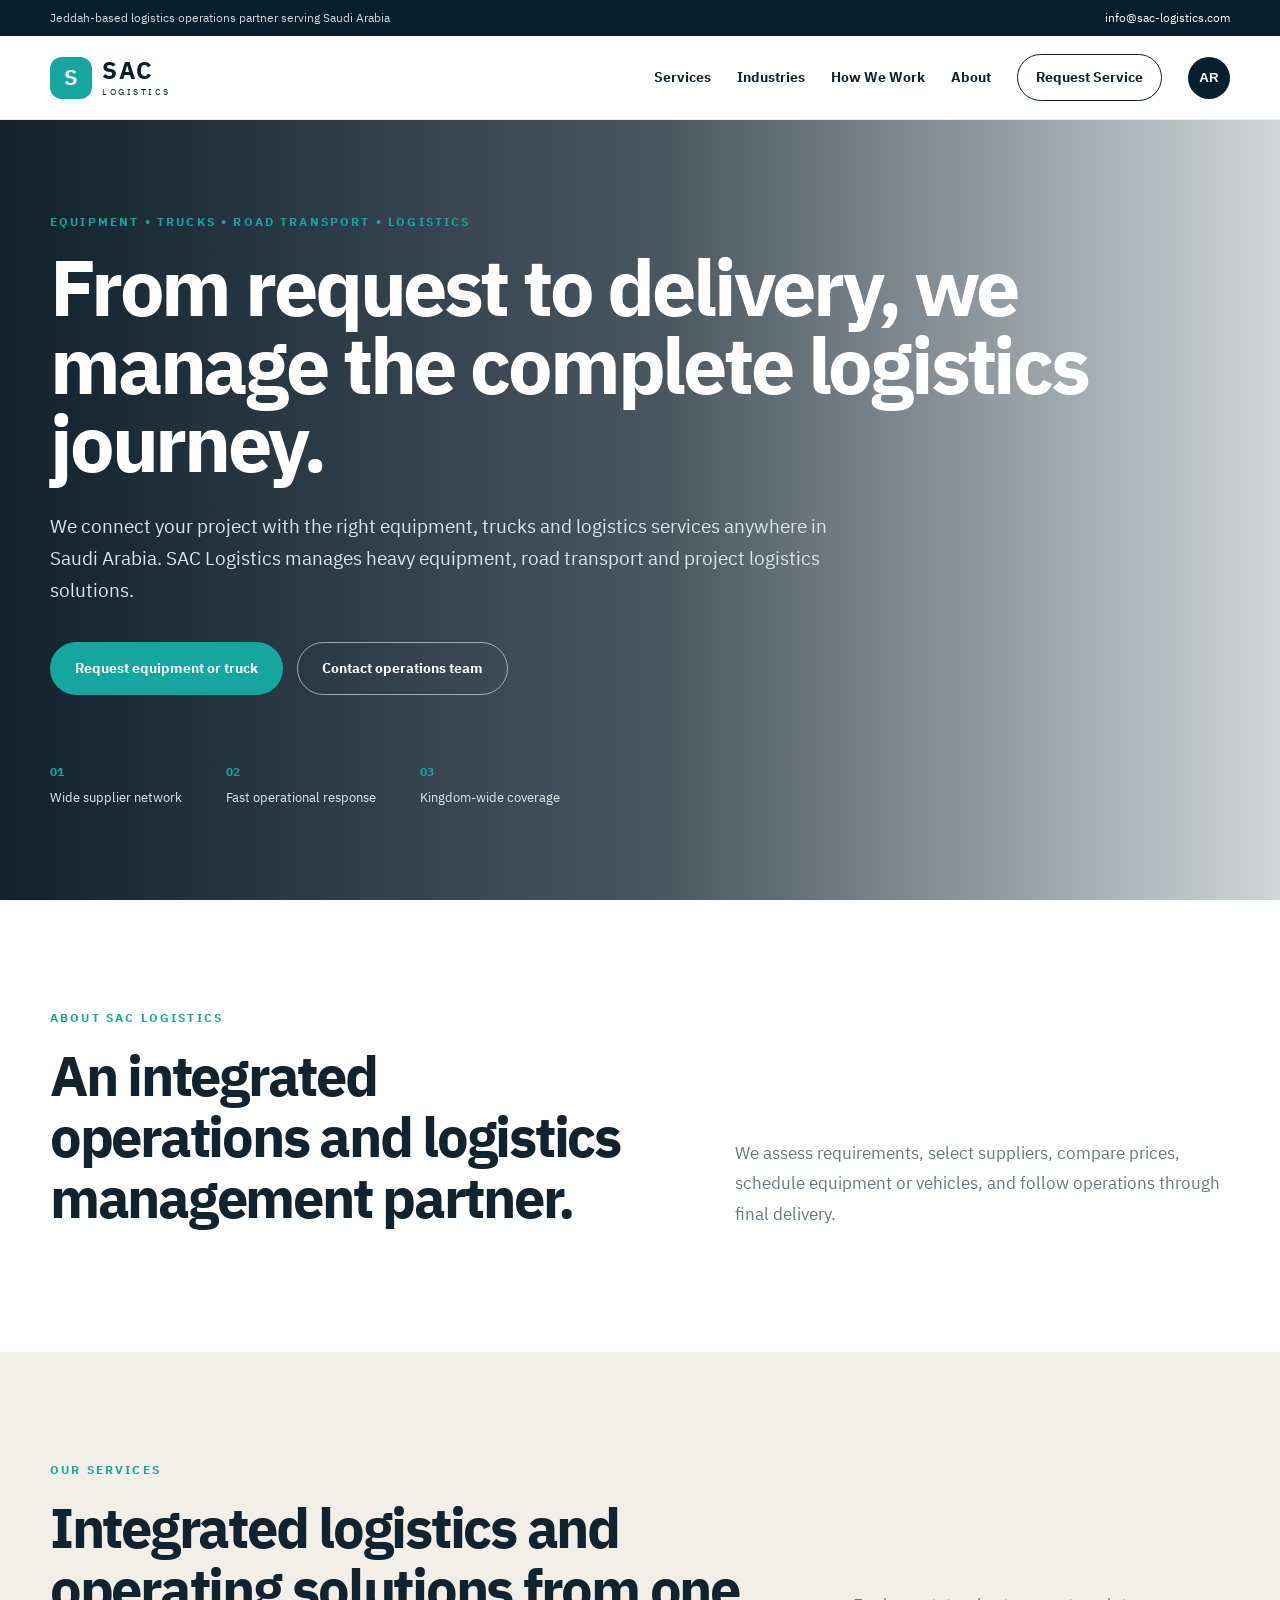
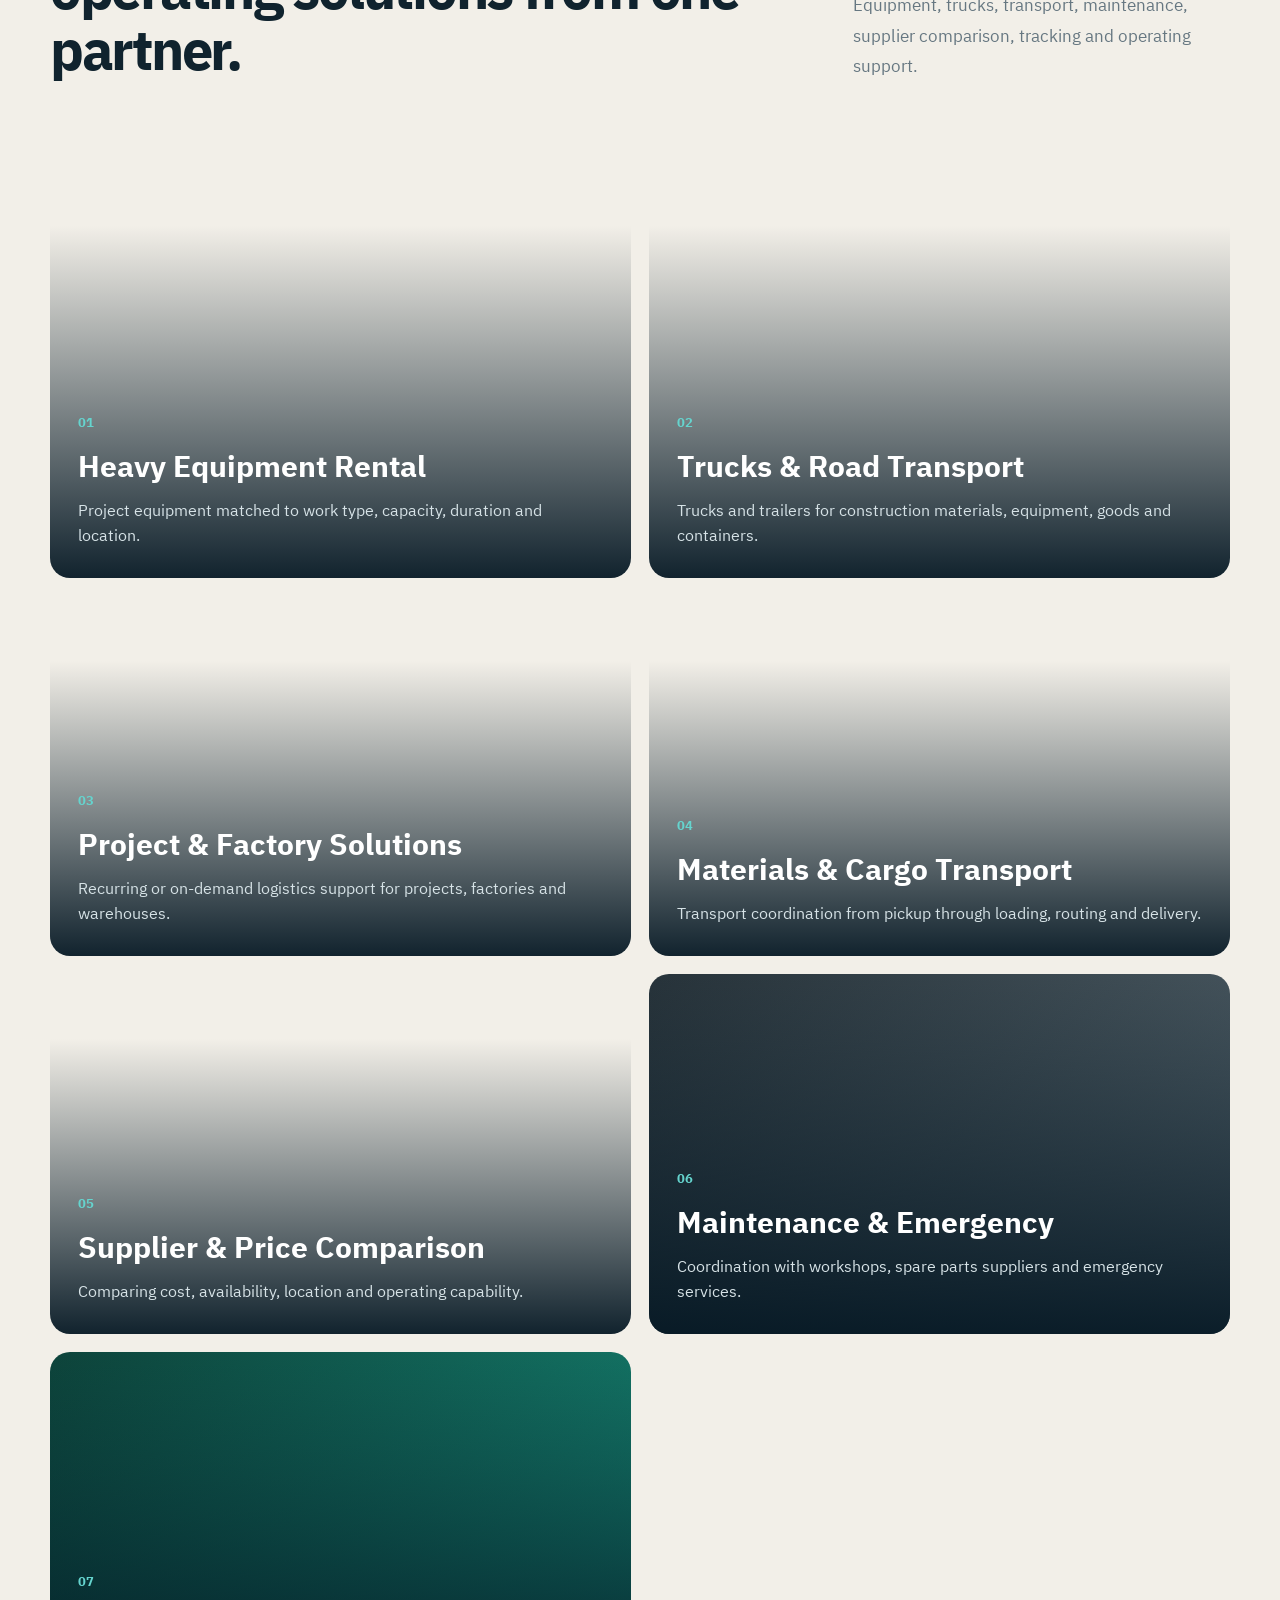
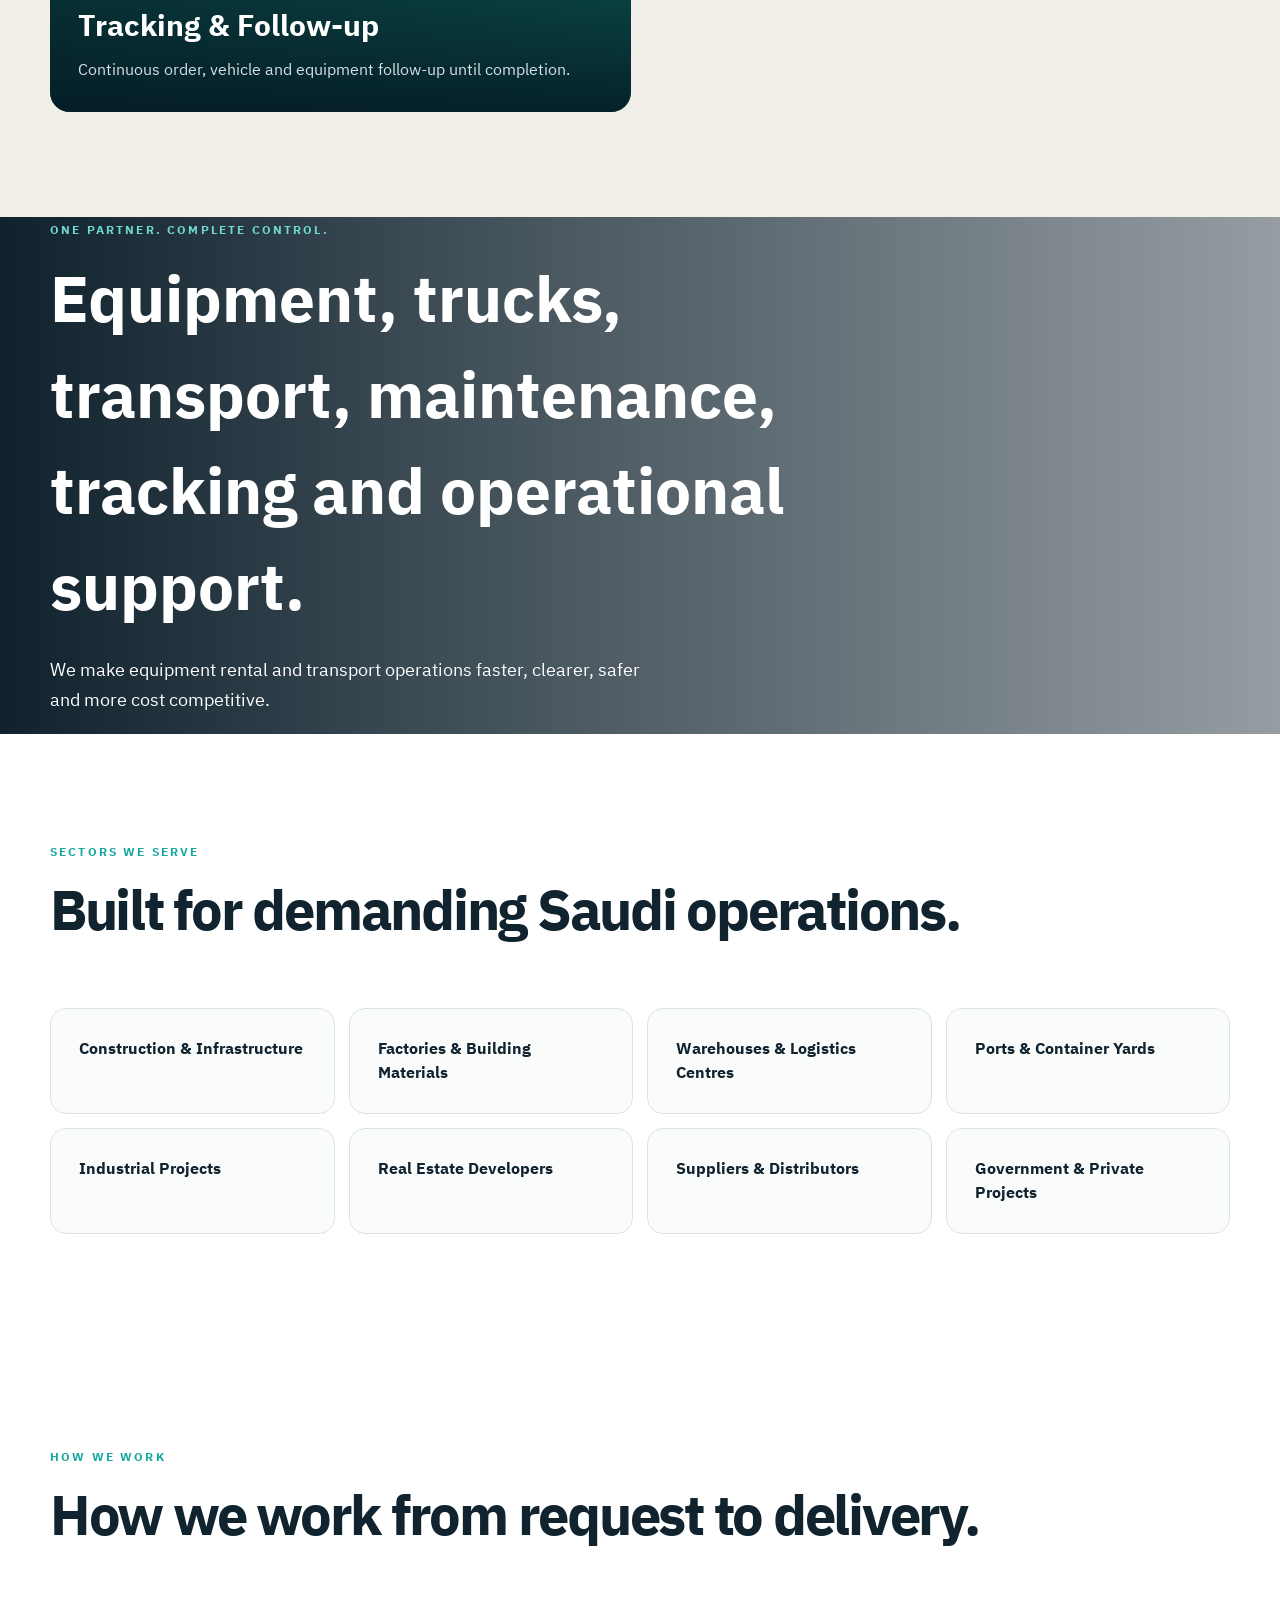
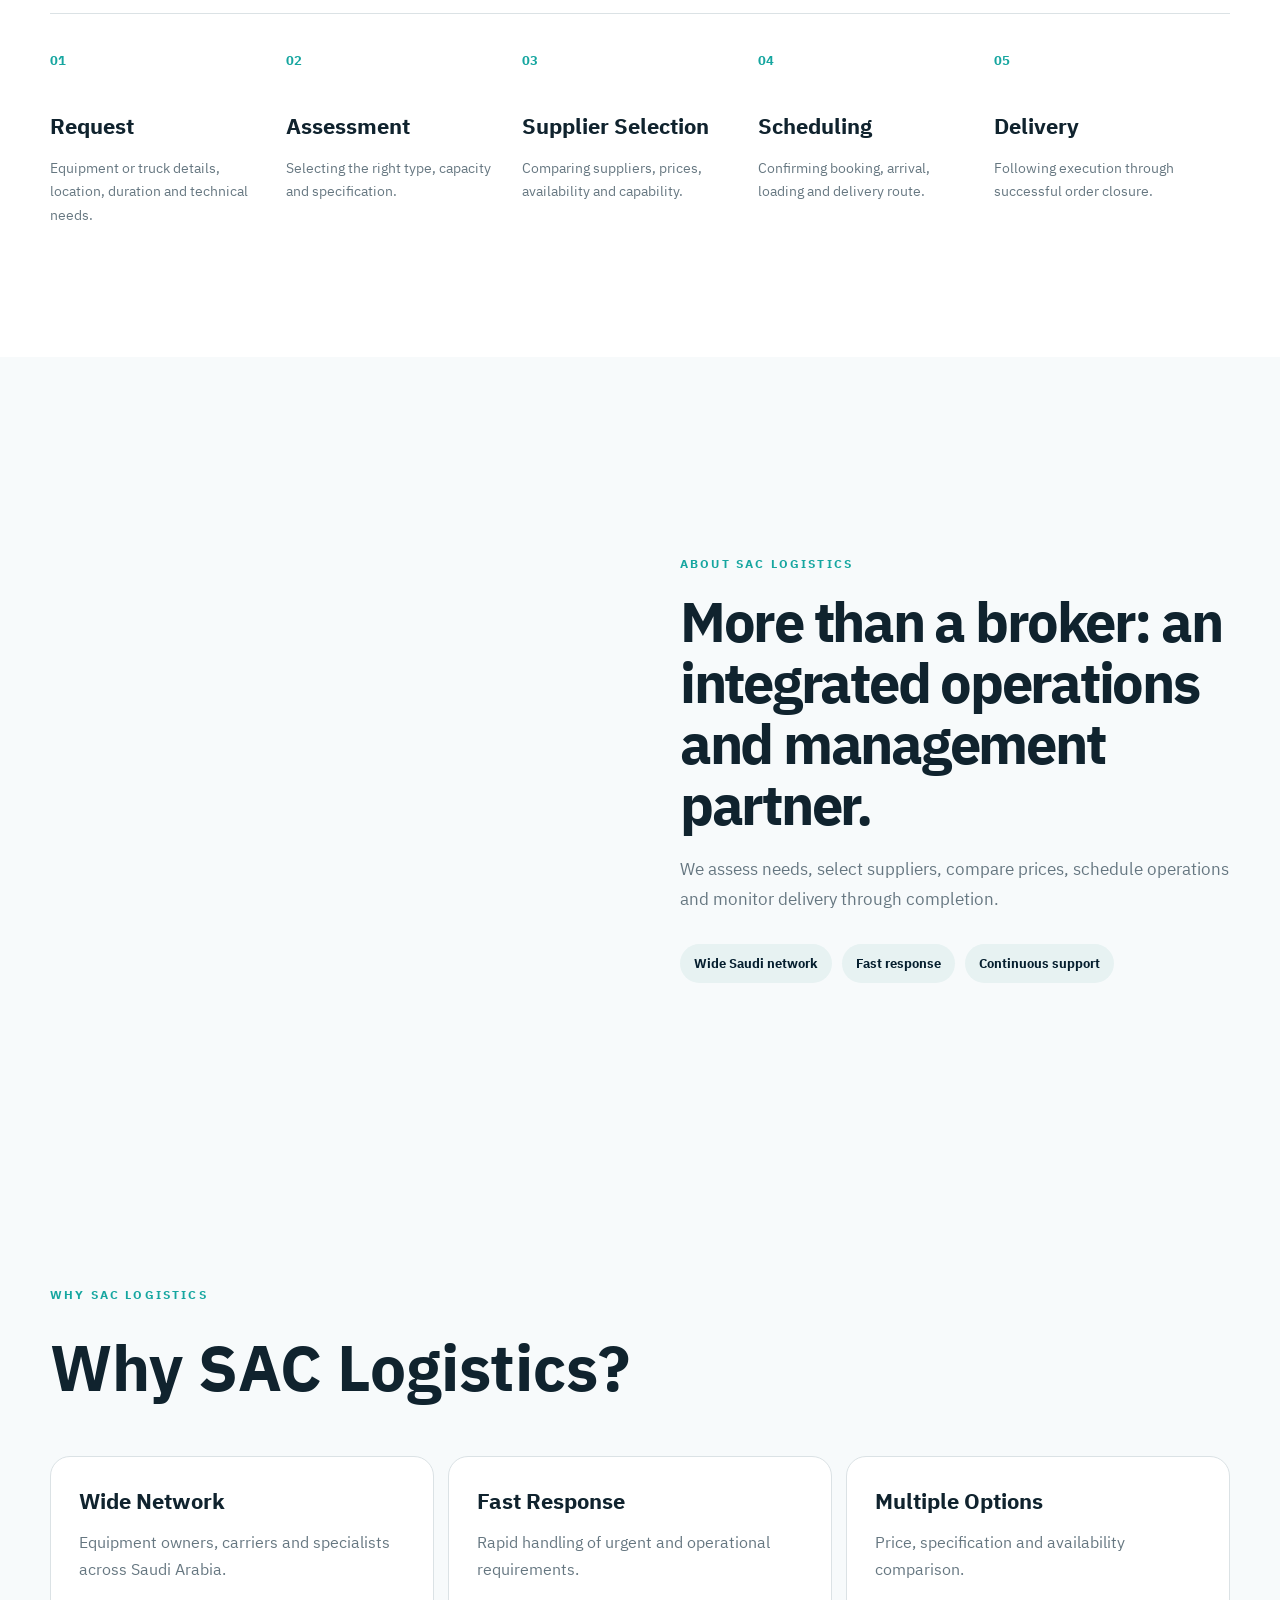
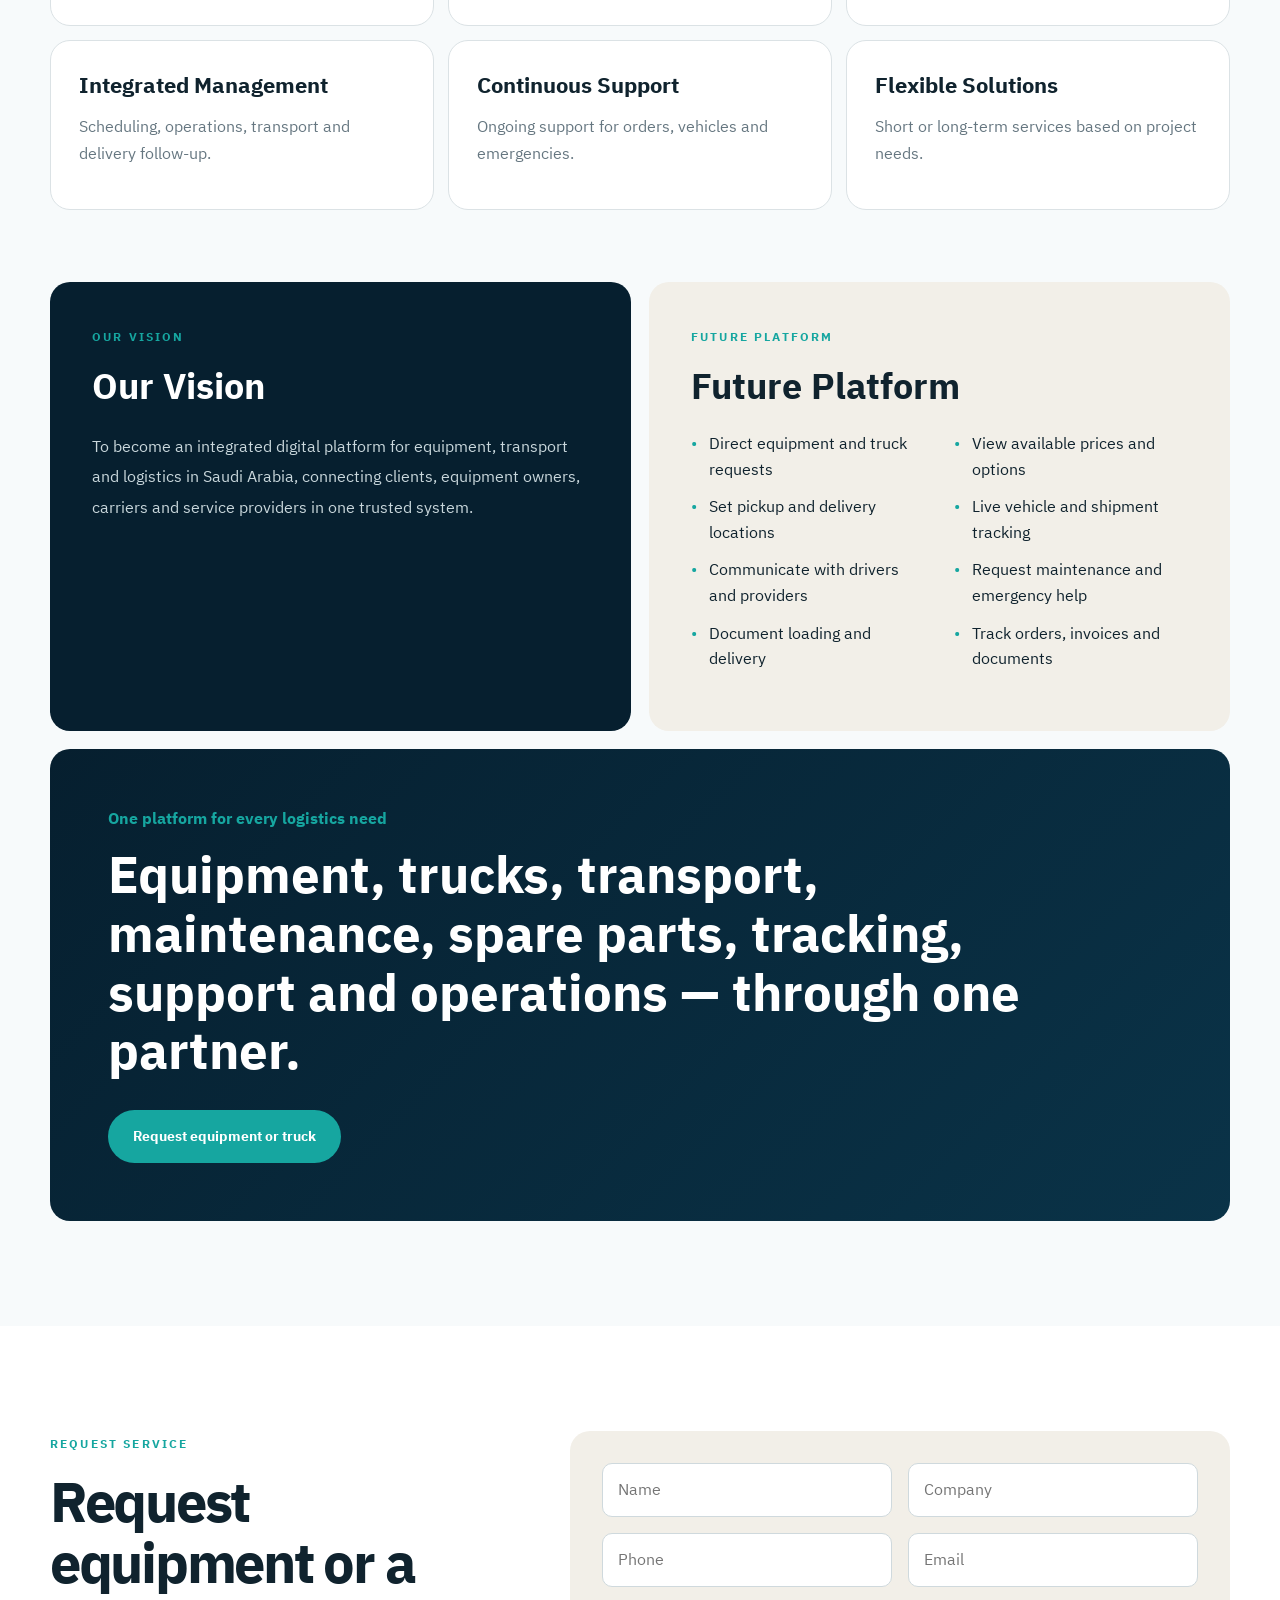
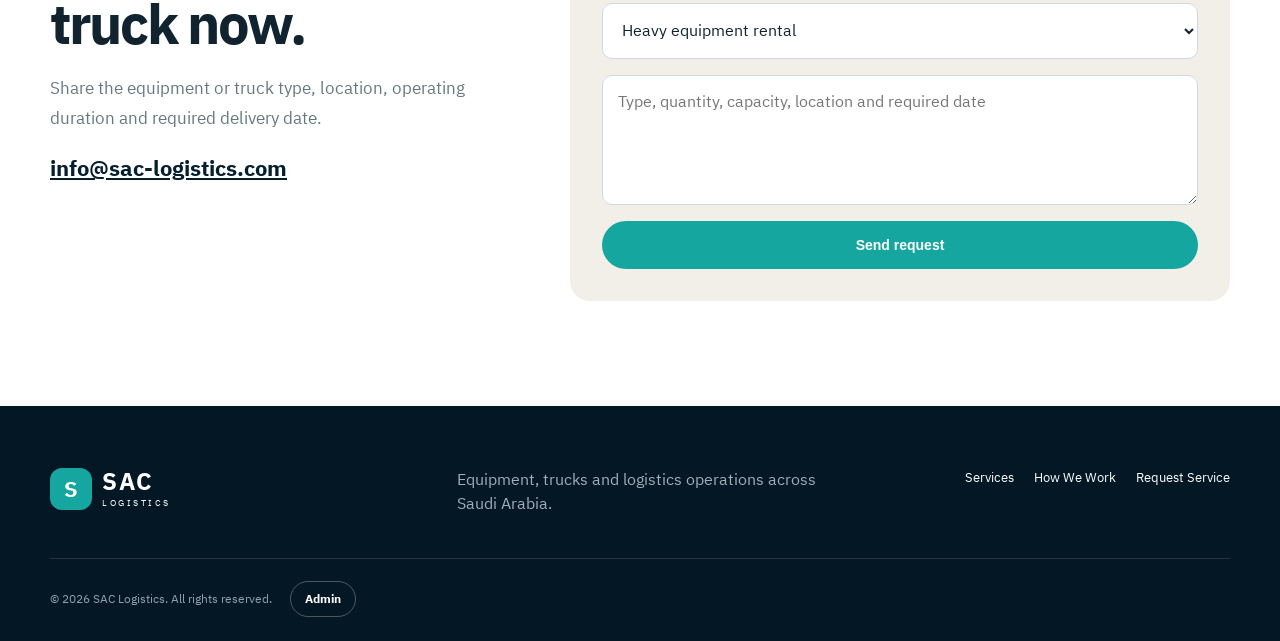
==== index.html @ 1f8bc157 "Publish expanded SAC Logistics site content" ====
<!doctype html>
<html lang="en" dir="ltr">
<head>
<meta charset="utf-8">
<meta name="viewport" content="width=device-width,initial-scale=1">
<meta name="theme-color" content="#061f2f">
<meta name="description" content="SAC Logistics manages heavy equipment, trucks, road transport and logistics services across Saudi Arabia.">
<title>SAC Logistics | Equipment, Trucks & Logistics Saudi Arabia</title>
<link rel="stylesheet" href="styles.css?v=20260718-2">
</head>
<body>
<div class="topbar"><span data-i18n="topbar">Jeddah-based logistics operations partner serving Saudi Arabia</span><a href="mailto:info@sac-logistics.com">info@sac-logistics.com</a></div>
<header class="nav-wrap" id="top">
<a class="brand" href="#top" aria-label="SAC Logistics"><span class="mark">S</span><span><strong>SAC</strong><small>LOGISTICS</small></span></a>
<button class="menu-toggle" aria-label="Open menu">☰</button>
<nav class="main-nav"><a href="#equipment" data-i18n="navEquipment">Services</a><a href="#industries" data-i18n="navIndustries">Industries</a><a href="#process" data-i18n="navProcess">How We Work</a><a href="#about" data-i18n="navAbout">About</a><a class="nav-cta" href="#contact" data-i18n="navQuote">Request Service</a><button class="lang-btn" id="langBtn">AR</button></nav>
</header>
<main>
<section class="hero"><div class="hero-overlay"></div><div class="container hero-content"><div class="eyebrow" data-i18n="heroEyebrow">EQUIPMENT • TRUCKS • ROAD TRANSPORT • LOGISTICS</div><h1 data-i18n="heroTitle">From request to delivery, we manage the complete logistics journey.</h1><p data-i18n="heroText">We connect projects with the right equipment, trucks and logistics services anywhere in Saudi Arabia.</p><div class="hero-actions"><a class="btn primary" href="#contact" data-i18n="heroCta">Request equipment or truck</a><a class="btn ghost" href="#contact" data-i18n="heroExplore">Contact operations team</a></div><div class="proof"><div><b>01</b><span data-i18n="proof1">Wide supplier network</span></div><div><b>02</b><span data-i18n="proof2">Fast operational response</span></div><div><b>03</b><span data-i18n="proof3">Kingdom-wide coverage</span></div></div></div></section>
<section class="intro section"><div class="container split"><div><span class="kicker" data-i18n="introKicker">ABOUT SAC LOGISTICS</span><h2 data-i18n="introTitle">An integrated operations and logistics management partner.</h2></div><div><p data-i18n="introText">We assess requirements, compare suppliers, schedule equipment and vehicles, and follow execution through final delivery.</p></div></div></section>
<section class="equipment section" id="equipment"><div class="container"><div class="section-head"><div><span class="kicker" data-i18n="equipmentKicker">OUR SERVICES</span><h2 data-i18n="equipmentTitle">Integrated logistics and operating solutions from one partner.</h2></div><p data-i18n="equipmentText">Equipment, trucks, transport, maintenance, supplier comparison, tracking and operating support.</p></div><div class="equipment-grid">
<article class="eq-card big forklift"><div class="eq-copy"><small>01</small><h3 data-i18n="eq1Title">Heavy Equipment Rental</h3><p data-i18n="eq1Text">Project equipment matched to work type, capacity, duration and location.</p></div></article>
<article class="eq-card warehouse"><div class="eq-copy"><small>02</small><h3 data-i18n="eq2Title">Trucks & Road Transport</h3><p data-i18n="eq2Text">Trucks and trailers for materials, equipment, goods and containers.</p></div></article>
<article class="eq-card loading"><div class="eq-copy"><small>03</small><h3 data-i18n="eq3Title">Project & Factory Solutions</h3><p data-i18n="eq3Text">Recurring or on-demand operational and logistics support.</p></div></article>
<article class="eq-card containers"><div class="eq-copy"><small>04</small><h3 data-i18n="eq4Title">Materials & Cargo Transport</h3><p data-i18n="eq4Text">Transport coordination from pickup through final delivery.</p></div></article>
<article class="eq-card site"><div class="eq-copy"><small>05</small><h3 data-i18n="eq5Title">Supplier & Price Comparison</h3><p data-i18n="eq5Text">Comparing cost, availability, location and operating capability.</p></div></article>
</div></div></section>
<section class="visual-band"><div class="container"><span class="kicker light" data-i18n="visualKicker">ONE PARTNER. COMPLETE CONTROL.</span><h2 data-i18n="visualTitle">Equipment, trucks, transport, maintenance, tracking and operational support.</h2><p data-i18n="visualText">We make equipment rental and transport operations faster, clearer, safer and more cost competitive.</p></div></section>
<section class="industries section" id="industries"><div class="container"><div class="section-head"><div><span class="kicker" data-i18n="industriesKicker">SECTORS WE SERVE</span><h2 data-i18n="industriesTitle">Built for demanding Saudi operations.</h2></div></div><div class="industry-grid"><div data-i18n="ind1">Construction & Infrastructure</div><div data-i18n="ind2">Factories & Building Materials</div><div data-i18n="ind3">Warehouses & Logistics Centres</div><div data-i18n="ind4">Ports & Container Yards</div><div data-i18n="ind5">Industrial Projects</div><div data-i18n="ind6">Real Estate Developers</div></div></div></section>
<section class="process section" id="process"><div class="container"><div class="section-head"><div><span class="kicker" data-i18n="processKicker">HOW WE WORK</span><h2 data-i18n="processTitle">A controlled journey from request to delivery.</h2></div></div><div class="steps"><article><b>01</b><h3 data-i18n="step1">Request</h3><p data-i18n="step1Text">Equipment or truck details, location and duration.</p></article><article><b>02</b><h3 data-i18n="step2">Assessment</h3><p data-i18n="step2Text">Selecting the right type, capacity and specification.</p></article><article><b>03</b><h3 data-i18n="step3">Supplier Selection</h3><p data-i18n="step3Text">Comparing suppliers, prices and availability.</p></article><article><b>04</b><h3 data-i18n="step4">Scheduling</h3><p data-i18n="step4Text">Booking, arrival, loading and route coordination.</p></article><article><b>05</b><h3 data-i18n="step5">Delivery</h3><p data-i18n="step5Text">Execution follow-up through successful closure.</p></article></div></div></section>
<section class="about section" id="about"><div class="container about-grid"><div class="about-photo"></div><div><span class="kicker" data-i18n="aboutKicker">ABOUT SAC LOGISTICS</span><h2 data-i18n="aboutTitle">More than a broker: an integrated operations partner.</h2><p data-i18n="aboutText">We assess needs, select suppliers, compare prices, schedule operations and monitor delivery through completion.</p><div class="chips"><span data-i18n="chip1">Wide Saudi network</span><span data-i18n="chip2">Fast response</span><span data-i18n="chip3">Continuous support</span></div></div></div></section>
<section class="contact section" id="contact"><div class="container contact-grid"><div><span class="kicker" data-i18n="contactKicker">REQUEST SERVICE</span><h2 data-i18n="contactTitle">Request equipment or a truck now.</h2><p data-i18n="contactText">Share the type, location, operating duration and required delivery date.</p><a class="email" href="mailto:info@sac-logistics.com">info@sac-logistics.com</a></div><form action="mailto:info@sac-logistics.com" method="post" enctype="text/plain"><input name="name" data-ph="name" placeholder="Name" required><input name="company" data-ph="company" placeholder="Company"><input name="phone" data-ph="phone" placeholder="Phone"><input name="email" type="email" data-ph="email" placeholder="Email" required><select name="category"><option data-i18n="opt1">Heavy equipment rental</option><option data-i18n="opt2">Trucks & road transport</option><option data-i18n="opt3">Project & factory solutions</option><option data-i18n="opt4">Materials & cargo transport</option><option data-i18n="opt5">Maintenance & emergency</option></select><textarea name="details" data-ph="details" placeholder="Type, location, duration and required date"></textarea><button class="btn primary" type="submit" data-i18n="send">Send request</button></form></div></section>
</main>
<footer><div class="container footer-grid"><div class="brand footer-brand"><span class="mark">S</span><span><strong>SAC</strong><small>LOGISTICS</small></span></div><p data-i18n="footerText">Equipment, trucks and logistics operations across Saudi Arabia.</p><div><a href="#equipment" data-i18n="navEquipment">Services</a><a href="#process" data-i18n="navProcess">How We Work</a><a href="#contact" data-i18n="navQuote">Request Service</a></div></div><div class="container copyright">© 2026 SAC Logistics. <span data-i18n="rights">All rights reserved.</span></div></footer>
<script src="script.js?v=20260718-2"></script>
<script src="hero-video-v5.js?v=4477603-6"></script>
</body></html>
---- styles.css ----
:root{--navy:#061f2f;--navy2:#0a3348;--teal:#16a6a0;--sand:#f2efe8;--ink:#10232e;--muted:#667781;--line:#dbe2e5;--radius:20px}*{box-sizing:border-box}html{scroll-behavior:smooth}body{margin:0;font-family:Arial,Tahoma,sans-serif;color:var(--ink);background:#fff}body.rtl{font-family:Tahoma,Arial,sans-serif}.container{width:min(1180px,calc(100% - 48px));margin:auto}.topbar{height:36px;background:var(--navy);color:#cbd8de;display:flex;align-items:center;justify-content:space-between;padding:0 max(24px,calc((100vw - 1180px)/2));font-size:12px}.topbar a{color:#fff;text-decoration:none}.nav-wrap{height:84px;background:#fff;display:flex;align-items:center;justify-content:space-between;padding:0 max(24px,calc((100vw - 1180px)/2));position:sticky;top:0;z-index:20;border-bottom:1px solid rgba(6,31,47,.08)}.brand{display:flex;gap:10px;align-items:center;text-decoration:none;color:var(--navy)}.mark{width:42px;height:42px;border-radius:12px;background:var(--teal);color:#fff;display:grid;place-items:center;font-weight:900;font-size:22px}.brand span:last-child{display:flex;flex-direction:column;line-height:1}.brand strong{font-size:24px;letter-spacing:.08em}.brand small{font-size:9px;letter-spacing:.28em;margin-top:5px}.main-nav{display:flex;align-items:center;gap:26px}.main-nav a{color:var(--ink);text-decoration:none;font-size:14px;font-weight:700}.nav-cta{border:1px solid var(--navy);padding:12px 18px;border-radius:999px}.lang-btn{border:0;background:var(--navy);color:#fff;border-radius:999px;width:42px;height:42px;font-weight:800;cursor:pointer}.menu-toggle{display:none;border:0;background:none;font-size:26px}.hero{min-height:calc(100vh - 120px);position:relative;color:#fff;display:flex;align-items:center;background:url('https://images.unsplash.com/photo-1586528116311-ad8dd3c8310d?auto=format&fit=crop&w=2200&q=90') center/cover}.hero-overlay{position:absolute;inset:0;background:linear-gradient(90deg,rgba(3,22,34,.95),rgba(3,22,34,.72) 52%,rgba(3,22,34,.18))}.hero-content{position:relative;z-index:2;padding:90px 0}.eyebrow,.kicker{font-size:12px;font-weight:800;letter-spacing:.18em;color:var(--teal)}.hero h1{font-size:clamp(48px,6.2vw,88px);line-height:.98;max-width:900px;margin:20px 0 26px;letter-spacing:-.04em}.hero p{max-width:690px;font-size:19px;line-height:1.7;color:#dce7eb}.hero-actions{display:flex;gap:14px;margin-top:34px}.btn{display:inline-flex;align-items:center;justify-content:center;padding:15px 24px;border-radius:999px;text-decoration:none;font-weight:800;font-size:14px;border:1px solid transparent;cursor:pointer}.primary{background:var(--teal);color:#fff}.ghost{border-color:rgba(255,255,255,.55);color:#fff}.proof{display:flex;gap:44px;margin-top:68px}.proof div{display:flex;flex-direction:column;gap:7px}.proof b{font-size:12px;color:var(--teal)}.proof span{font-size:13px;color:#e2eaed}.section{padding:105px 0}.split{display:grid;grid-template-columns:1.2fr 1fr;gap:90px;align-items:end}.split h2,.section-head h2,.about h2,.contact h2{font-size:clamp(36px,4.4vw,62px);line-height:1.08;letter-spacing:-.04em;margin:18px 0}.split p,.section-head p,.about p,.contact p{font-size:17px;line-height:1.8;color:var(--muted)}.equipment{background:var(--sand)}.section-head{display:flex;justify-content:space-between;align-items:end;gap:60px;margin-bottom:48px}.section-head>p{max-width:430px}.equipment-grid{display:grid;grid-template-columns:1.25fr 1fr;gap:18px}.eq-card{position:relative;min-height:390px;border-radius:var(--radius);overflow:hidden;background-size:cover;background-position:center}.eq-card.big{grid-row:span 2;min-height:798px}.eq-card:after{content:'';position:absolute;inset:0;background:linear-gradient(180deg,transparent 18%,rgba(3,22,34,.94))}.eq-copy{position:absolute;z-index:2;left:28px;right:28px;bottom:28px;color:#fff}.eq-copy small{color:#65d4ce;font-weight:800}.eq-copy h3{font-size:30px;margin:10px 0}.eq-copy p{margin:0;color:#d6e2e6;line-height:1.6}.forklift{background-image:url('https://images.unsplash.com/photo-1586528116311-ad8dd3c8310d?auto=format&fit=crop&w=1500&q=88')}.warehouse{background-image:url('https://images.unsplash.com/photo-1553413077-190dd305871c?auto=format&fit=crop&w=1200&q=88')}.loading{background-image:url('https://images.unsplash.com/photo-1566576721346-d4a3b4eaeb55?auto=format&fit=crop&w=1200&q=88')}.containers{background-image:url('https://images.unsplash.com/photo-1494412574643-ff11b0a5c1c3?auto=format&fit=crop&w=1200&q=88')}.site{background-image:url('https://images.unsplash.com/photo-1580674285054-bed31e145f59?auto=format&fit=crop&w=1200&q=88')}.visual-band{min-height:510px;display:flex;align-items:center;color:#fff;background:linear-gradient(90deg,rgba(3,22,34,.95),rgba(3,22,34,.42)),url('https://images.unsplash.com/photo-1553413077-190dd305871c?auto=format&fit=crop&w=2000&q=88') center/cover}.visual-band h2{font-size:clamp(40px,5vw,68px);max-width:790px;margin:12px 0}.visual-band p{max-width:620px;font-size:18px;line-height:1.7}.light{color:#6ed8d1}.industries{background:#fff}.industry-grid{display:grid;grid-template-columns:repeat(3,1fr);gap:14px}.industry-grid div{padding:28px;border:1px solid var(--line);border-radius:16px;font-weight:800;background:#fafcfc}.steps{display:grid;grid-template-columns:repeat(5,1fr);border-top:1px solid var(--line)}.steps article{padding:34px 22px 10px 0}.steps b{font-size:13px;color:var(--teal)}.steps h3{margin:38px 0 12px;font-size:22px}.steps p{font-size:14px;line-height:1.7;color:var(--muted)}.about{background:#f7fafb}.about-grid{display:grid;grid-template-columns:1fr 1fr;gap:80px;align-items:center}.about-photo{height:610px;border-radius:var(--radius);background:url('https://images.unsplash.com/photo-1578575437130-527eed3abbec?auto=format&fit=crop&w=1500&q=88') center/cover}.chips{display:flex;flex-wrap:wrap;gap:10px;margin-top:28px}.chips span{background:#e7f2f2;color:var(--navy);padding:10px 14px;border-radius:999px;font-size:13px;font-weight:700}.contact-grid{display:grid;grid-template-columns:.8fr 1.2fr;gap:80px}.email{font-size:22px;color:var(--navy);font-weight:800}.contact form{display:grid;grid-template-columns:1fr 1fr;gap:16px;background:var(--sand);padding:32px;border-radius:var(--radius)}input,select,textarea{width:100%;padding:14px 15px;border:1px solid #cfd9dd;border-radius:10px;background:#fff;font:inherit;color:var(--ink)}textarea,select,.contact form button{grid-column:span 2}textarea{min-height:130px;resize:vertical}footer{background:#031824;color:#fff;padding:62px 0 24px}.footer-grid{display:grid;grid-template-columns:1fr 1fr 1fr;gap:40px;align-items:start}.footer-brand{color:#fff}.footer-grid p{color:#9fb0b9;margin:0}.footer-grid>div:last-child{display:flex;justify-content:flex-end;gap:20px}.footer-grid a{color:#fff;text-decoration:none;font-size:13px}.copyright{border-top:1px solid rgba(255,255,255,.12);padding-top:22px;margin-top:42px;font-size:12px;color:#8fa2ac}body.rtl .hero-overlay{background:linear-gradient(270deg,rgba(3,22,34,.95),rgba(3,22,34,.72) 52%,rgba(3,22,34,.18))}body.rtl .eq-copy{left:28px;right:28px}body.rtl .steps article{padding:34px 0 10px 22px}body.rtl .footer-grid>div:last-child{justify-content:flex-start}@media(max-width:900px){.main-nav{position:absolute;top:84px;left:0;right:0;background:#fff;display:none;flex-direction:column;align-items:stretch;padding:24px}.main-nav.open{display:flex}.menu-toggle{display:block}.split,.about-grid,.contact-grid{grid-template-columns:1fr;gap:45px}.section-head{align-items:flex-start;flex-direction:column}.equipment-grid{grid-template-columns:1fr}.eq-card.big{grid-row:auto;min-height:500px}.industry-grid{grid-template-columns:1fr 1fr}.steps{grid-template-columns:1fr 1fr}.footer-grid{grid-template-columns:1fr}.footer-grid>div:last-child{justify-content:flex-start}}@media(max-width:600px){.container{width:min(100% - 30px,1180px)}.topbar{padding:0 15px;font-size:10px}.topbar a{display:none}.nav-wrap{padding:0 15px}.section{padding:76px 0}.hero{min-height:760px}.hero h1{font-size:46px}.hero p{font-size:16px}.hero-actions{flex-direction:column}.proof{gap:20px;flex-wrap:wrap;margin-top:42px}.equipment-grid,.industry-grid,.steps{grid-template-columns:1fr}.eq-card,.eq-card.big{min-height:410px}.about-photo{height:360px}.contact form{grid-template-columns:1fr;padding:22px}.contact form>*{grid-column:span 1!important}.footer-grid>div:last-child{flex-direction:column}}
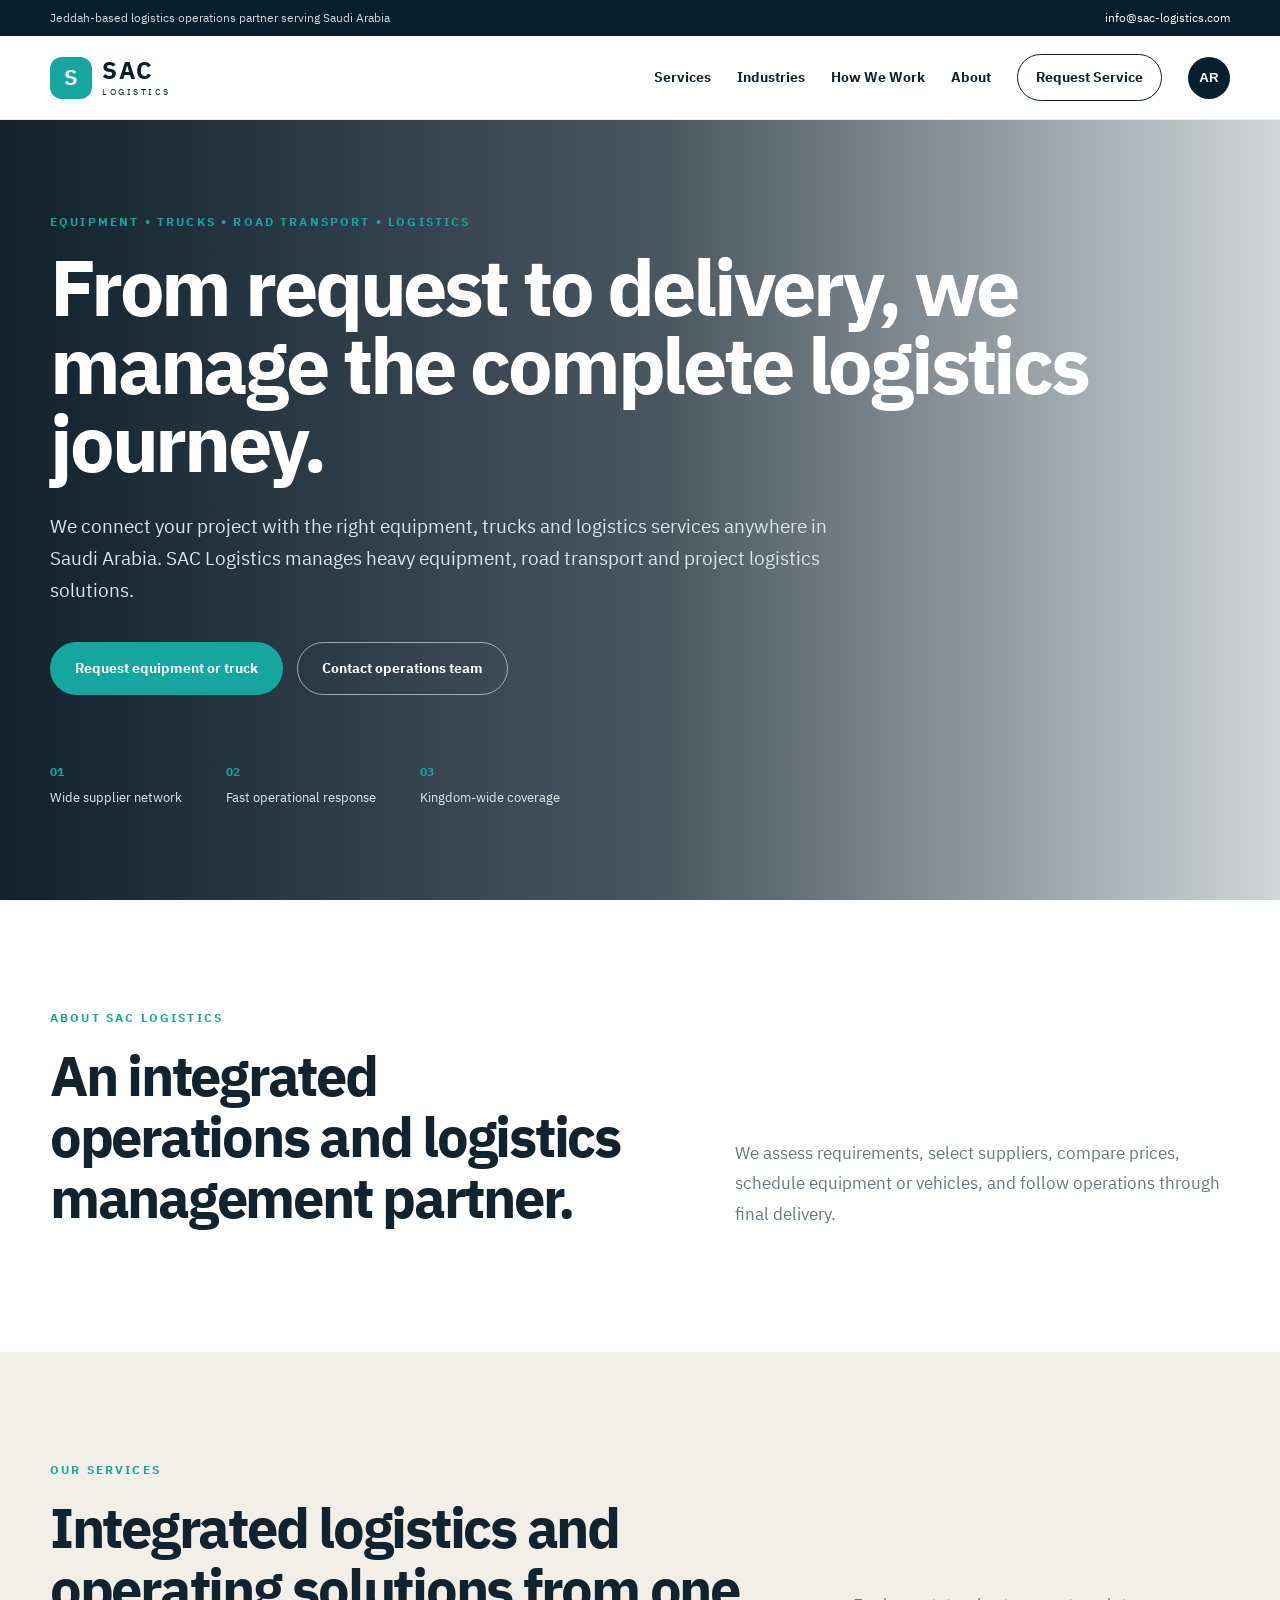
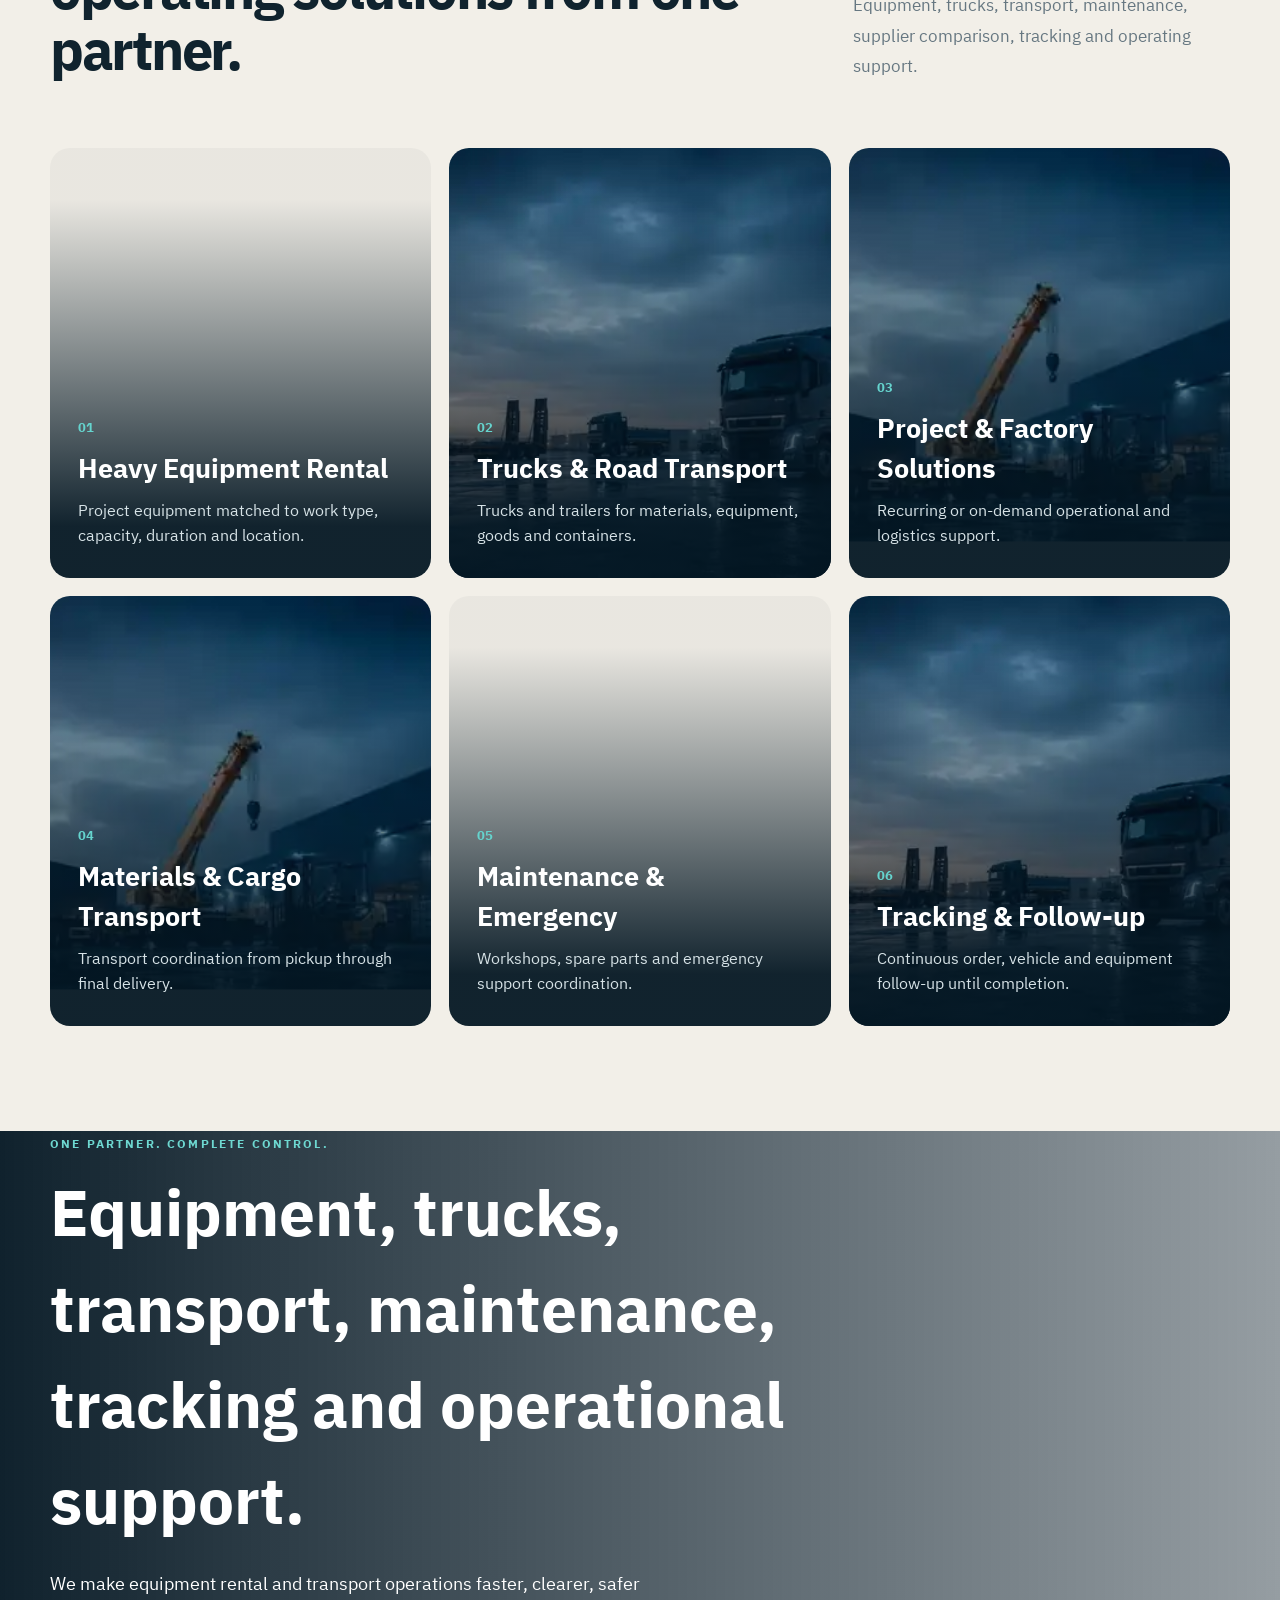
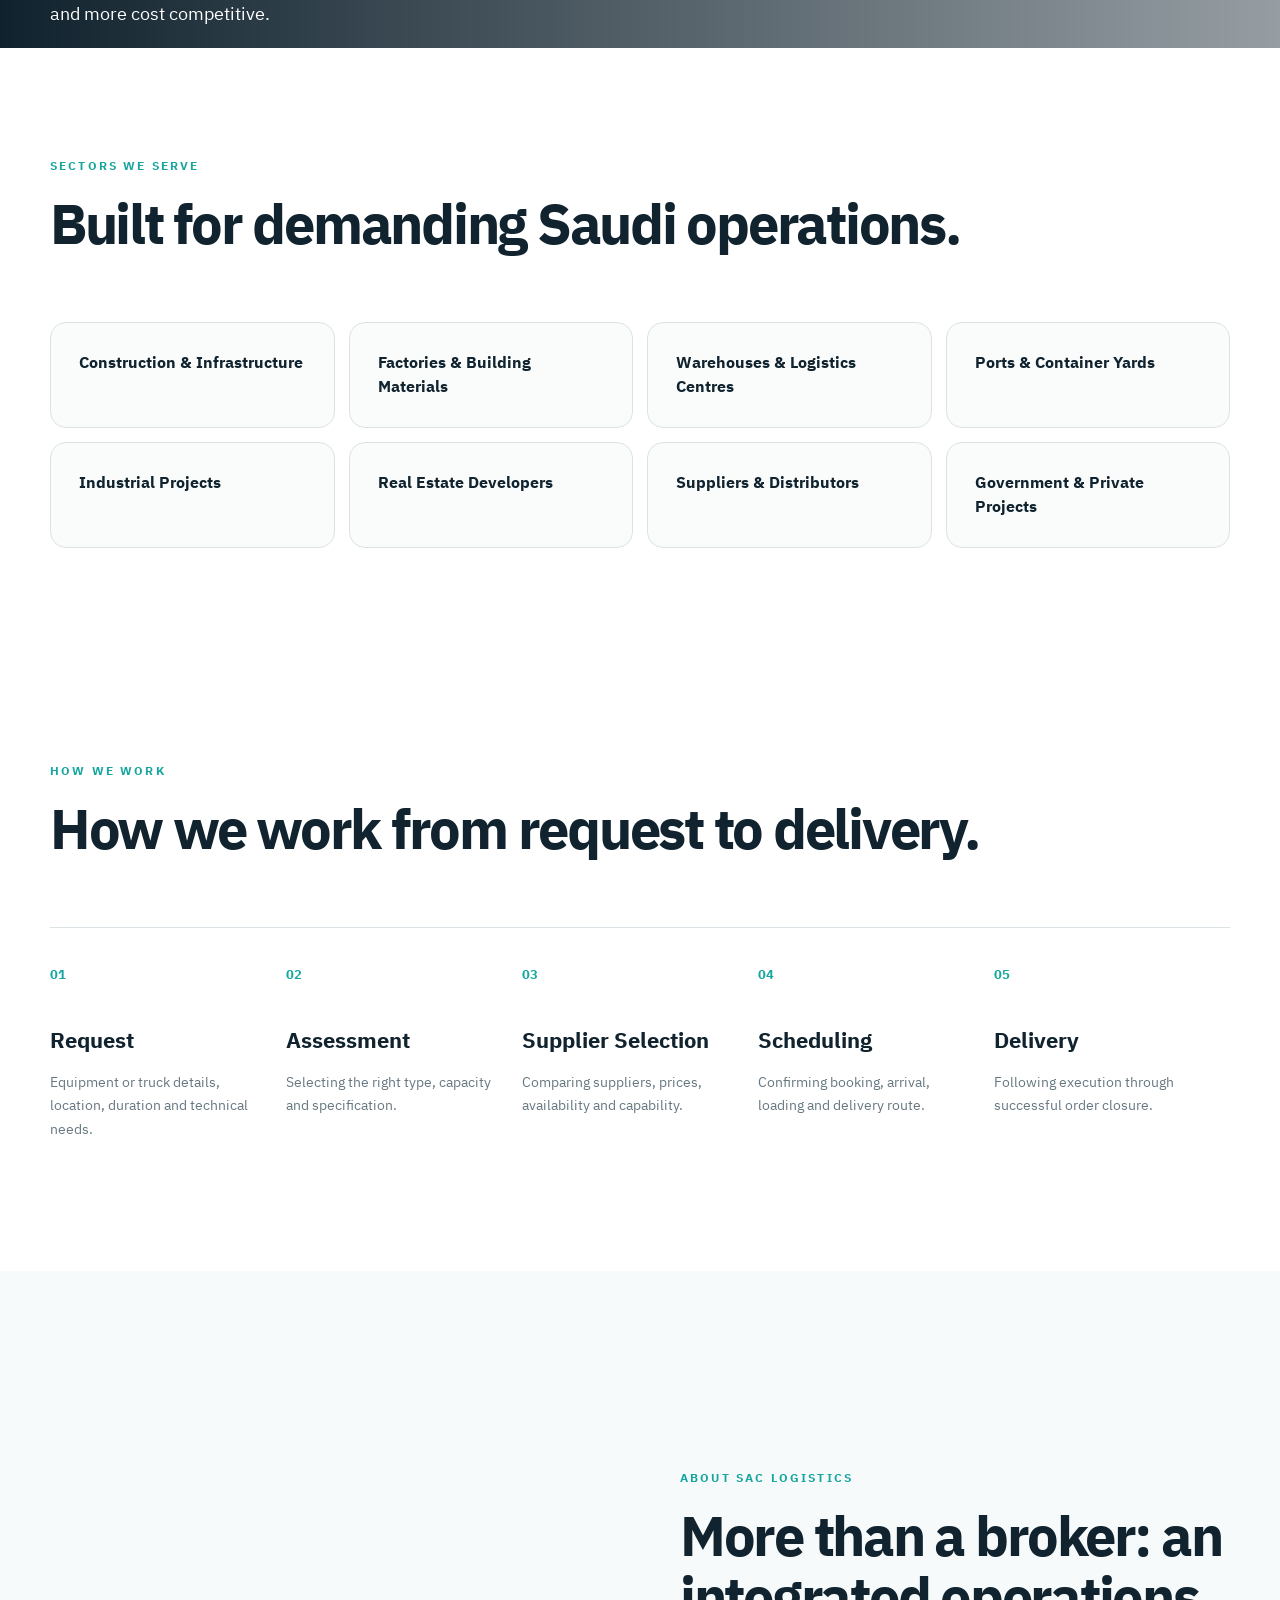
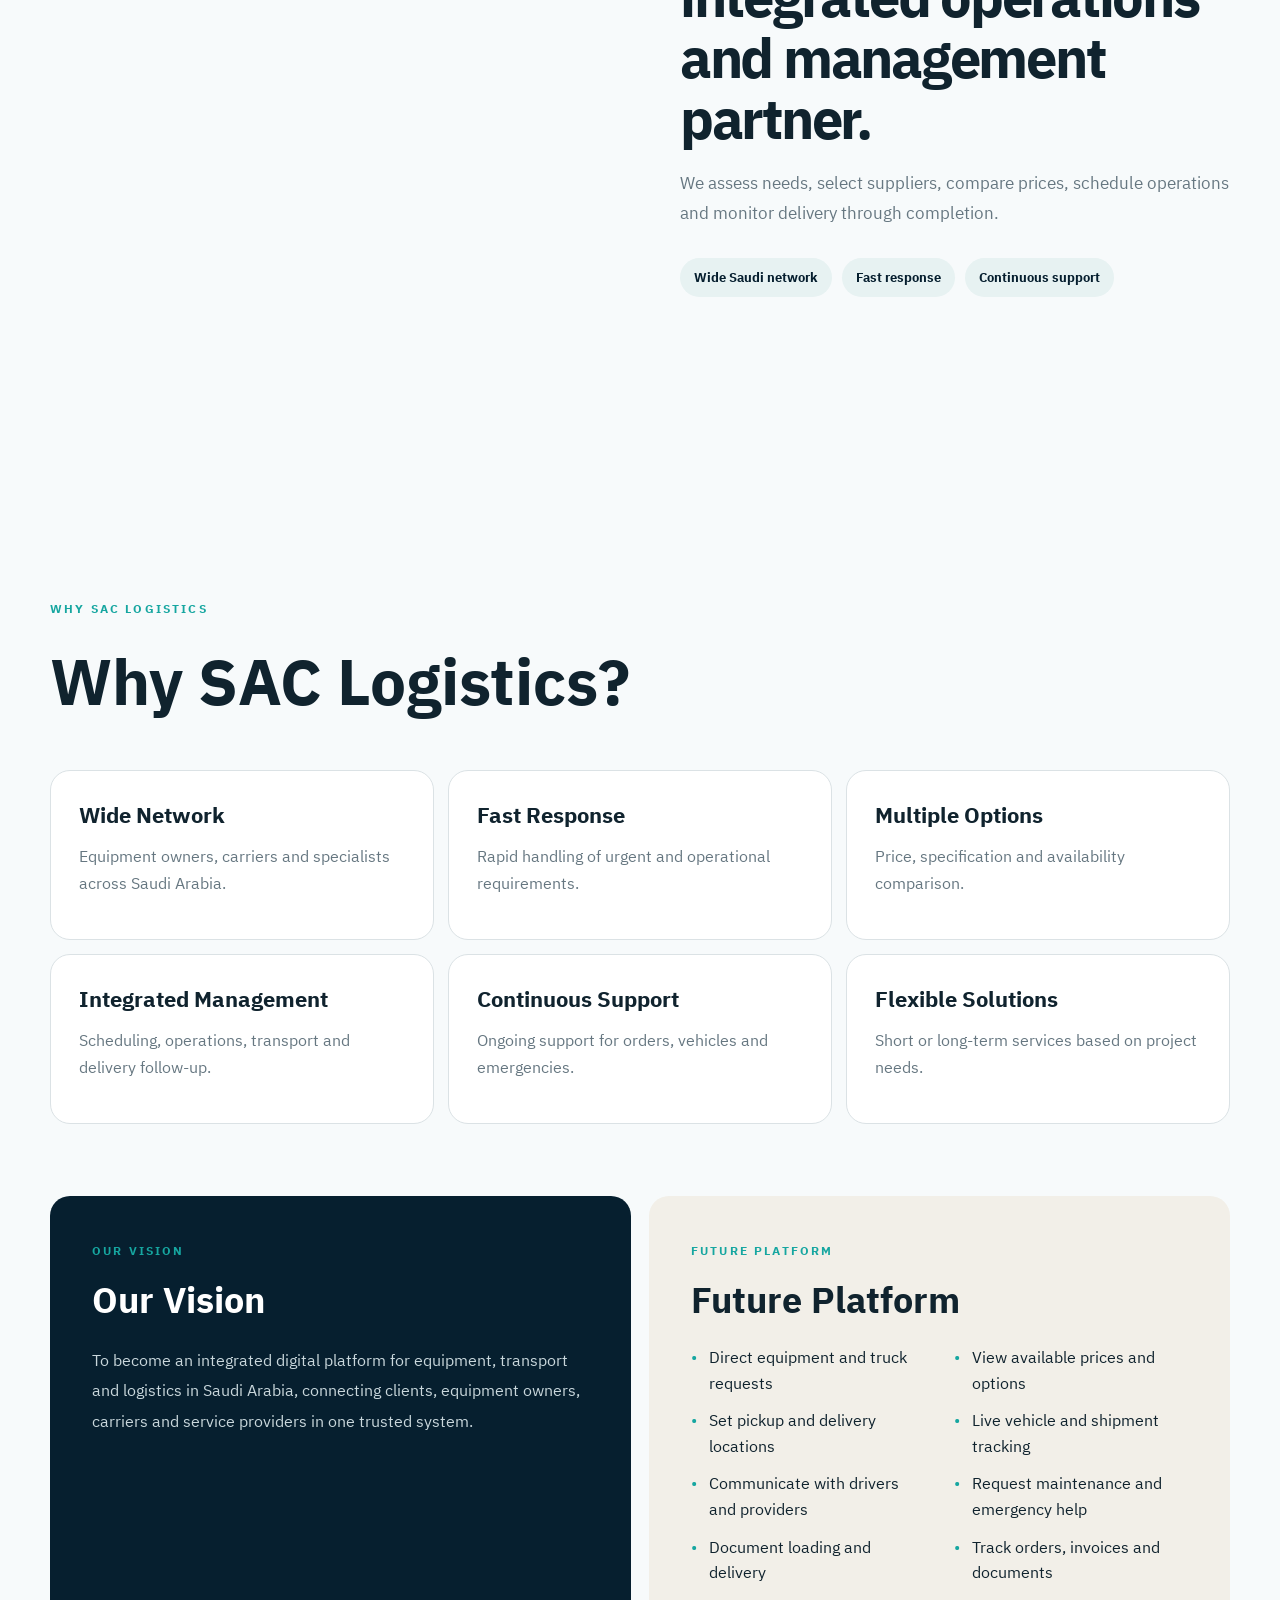
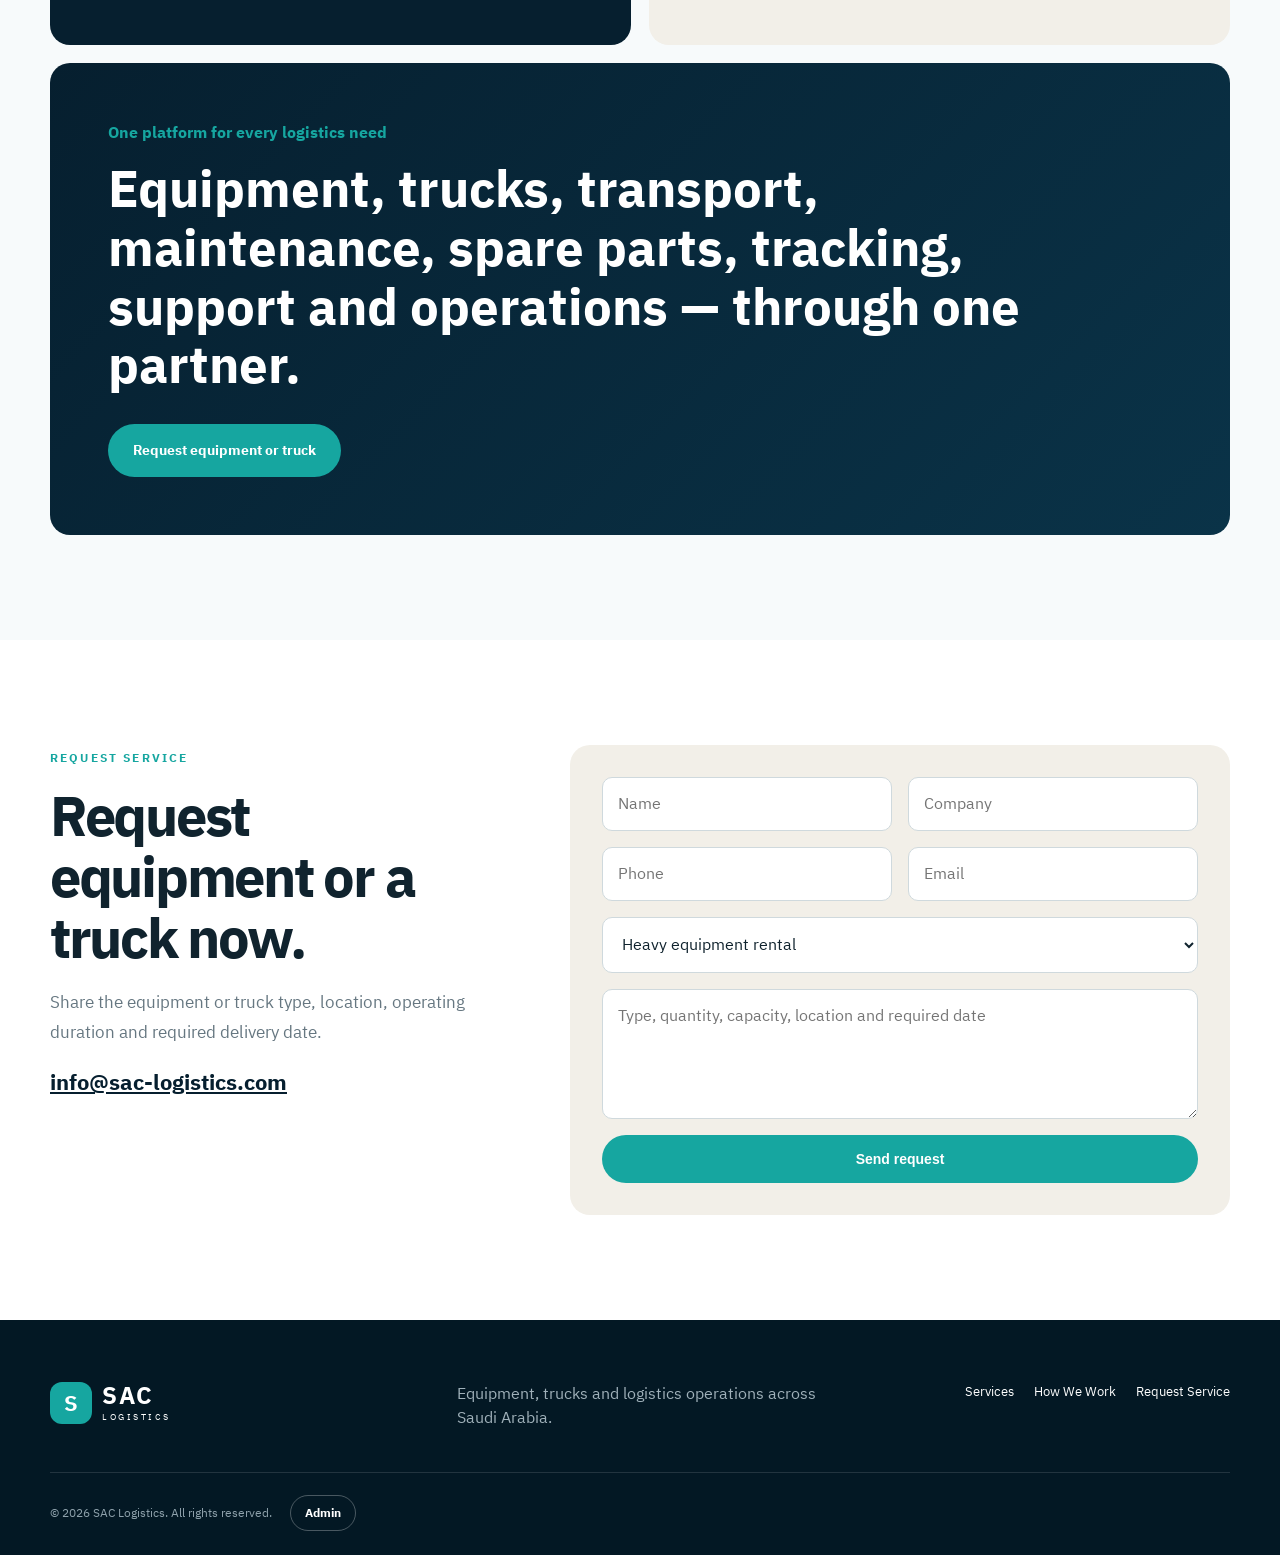
==== commit 7e8d4af6: "Refresh six service card assets" ====
--- a/index.html
+++ b/index.html
@@ -33,5 +33,5 @@
 </main>
 <footer><div class="container footer-grid"><div class="brand footer-brand"><span class="mark">S</span><span><strong>SAC</strong><small>LOGISTICS</small></span></div><p data-i18n="footerText">Equipment, trucks and logistics operations across Saudi Arabia.</p><div><a href="#equipment" data-i18n="navEquipment">Services</a><a href="#process" data-i18n="navProcess">How We Work</a><a href="#contact" data-i18n="navQuote">Request Service</a></div></div><div class="container copyright">© 2026 SAC Logistics. <span data-i18n="rights">All rights reserved.</span></div></footer>
 <script src="script.js?v=20260718-2"></script>
-<script src="hero-video-v5.js?v=4477603-6"></script>
+<script src="hero-video-v5.js?v=4477603-7"></script>
 </body></html>
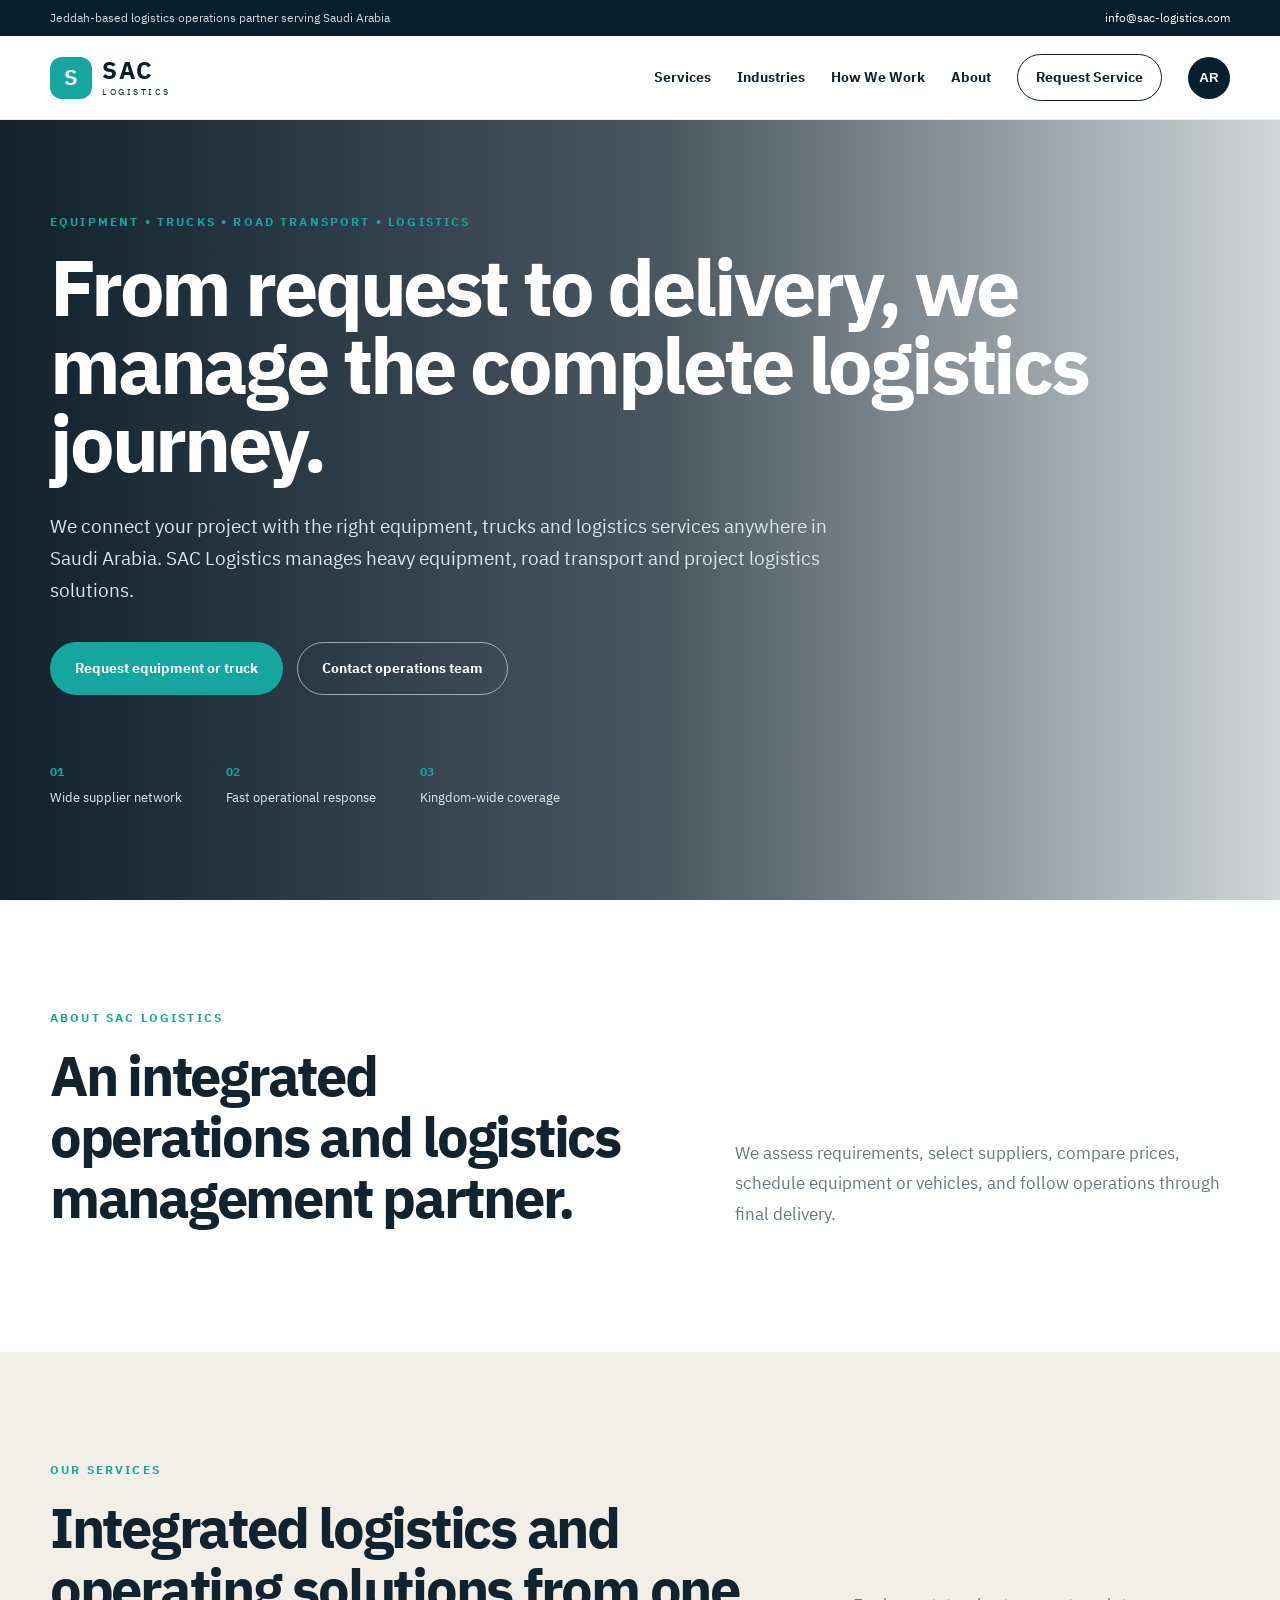
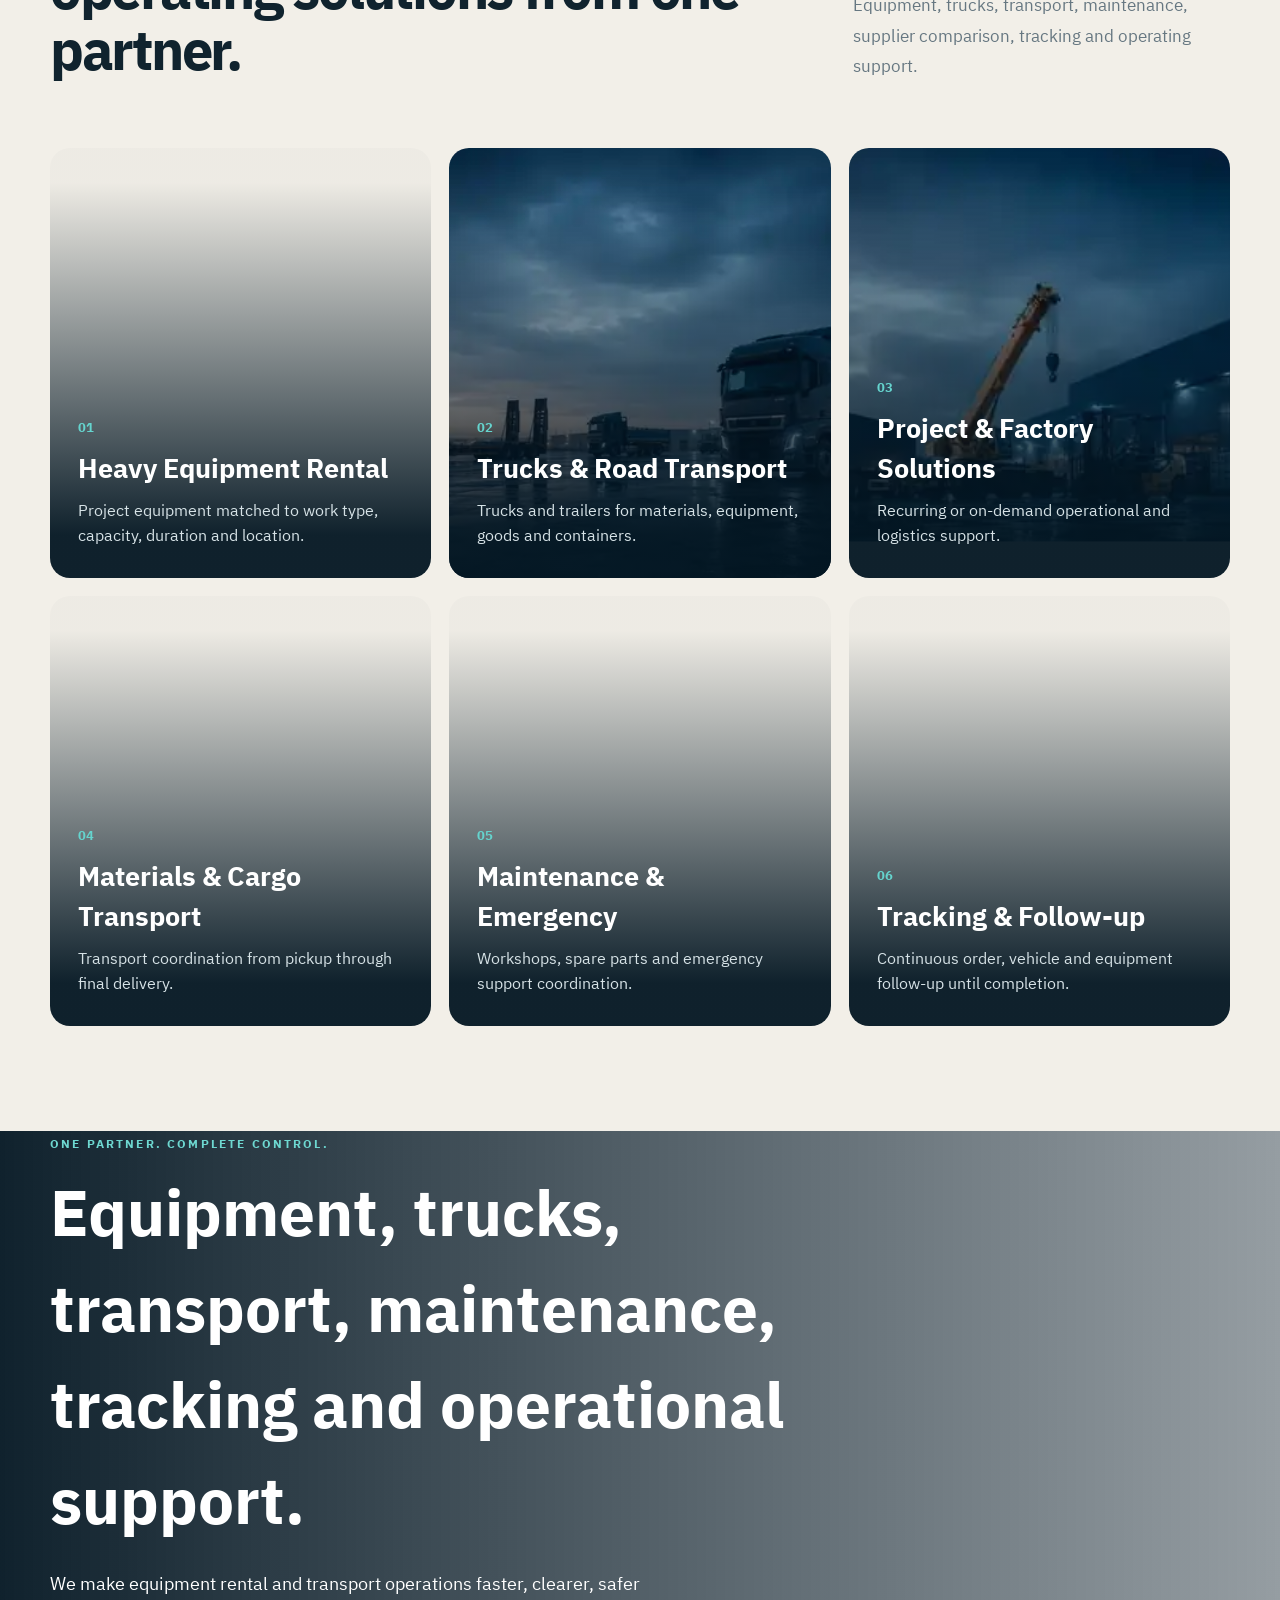
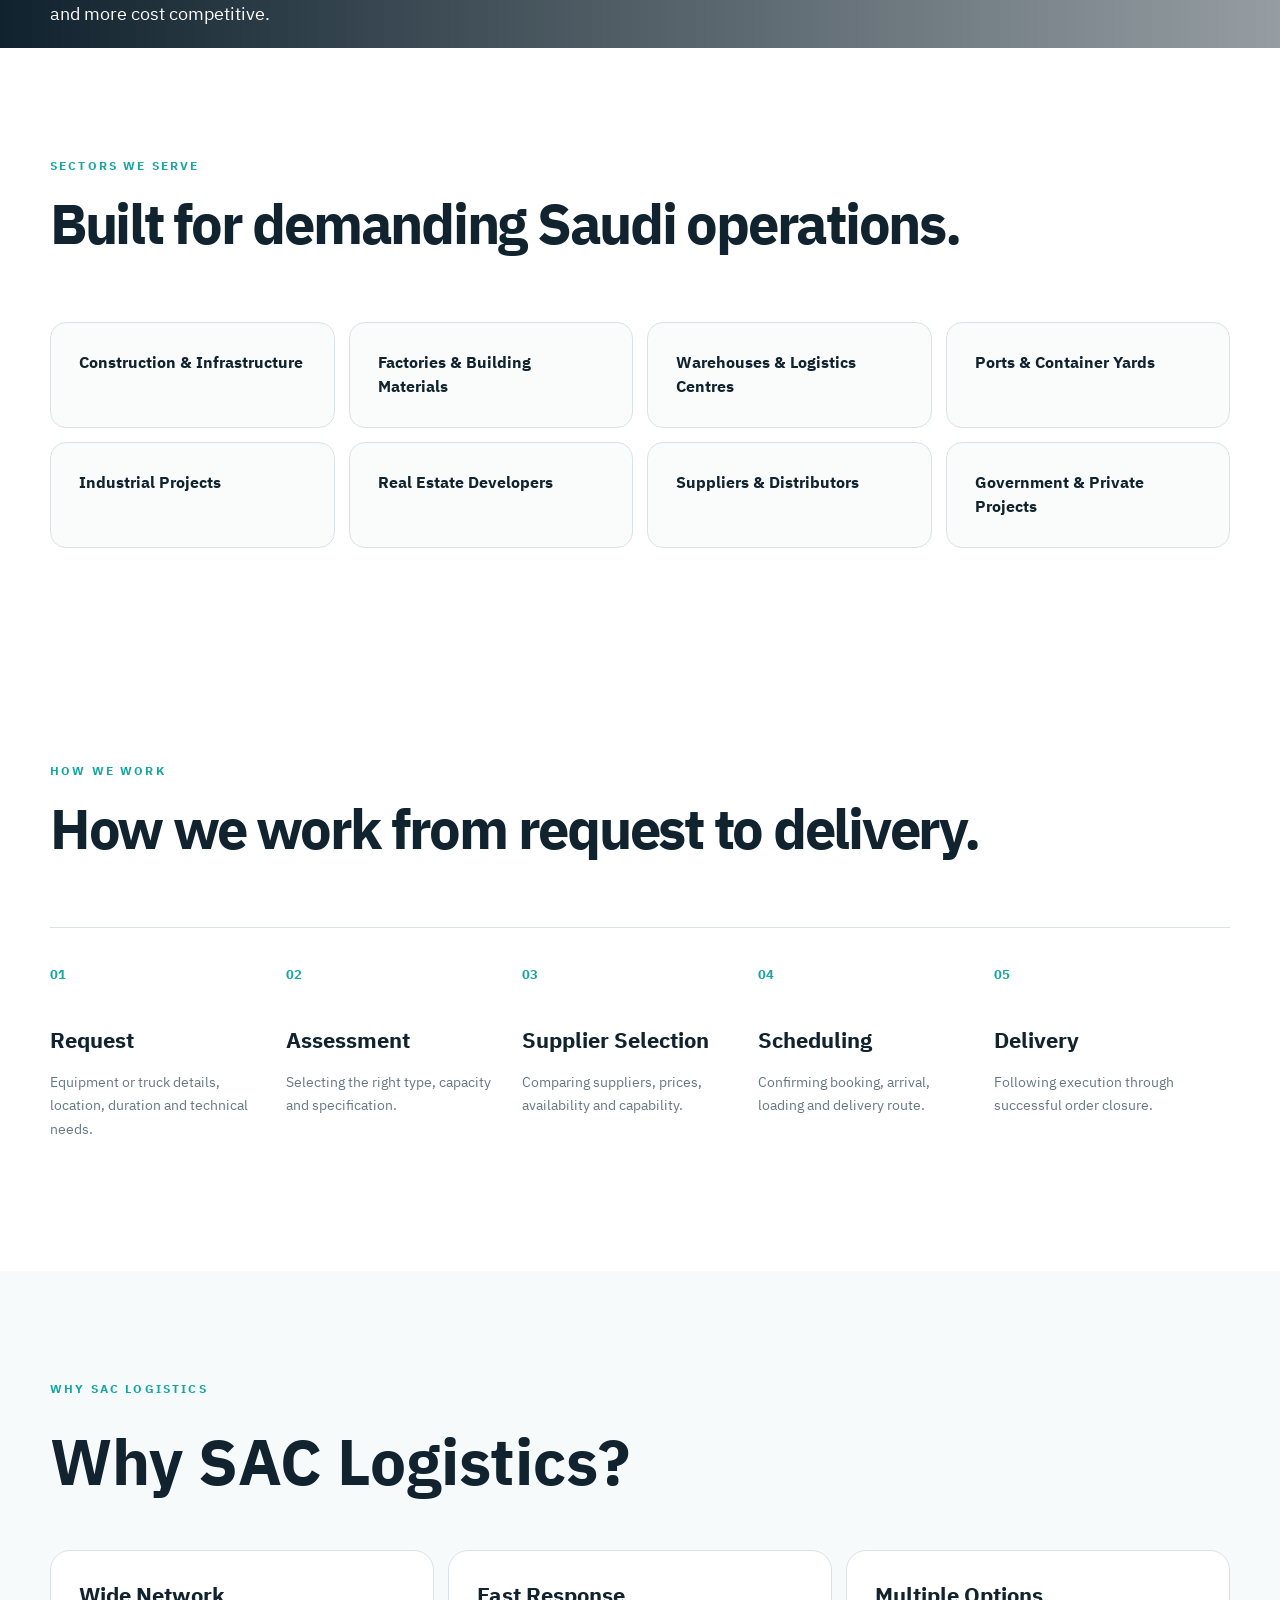
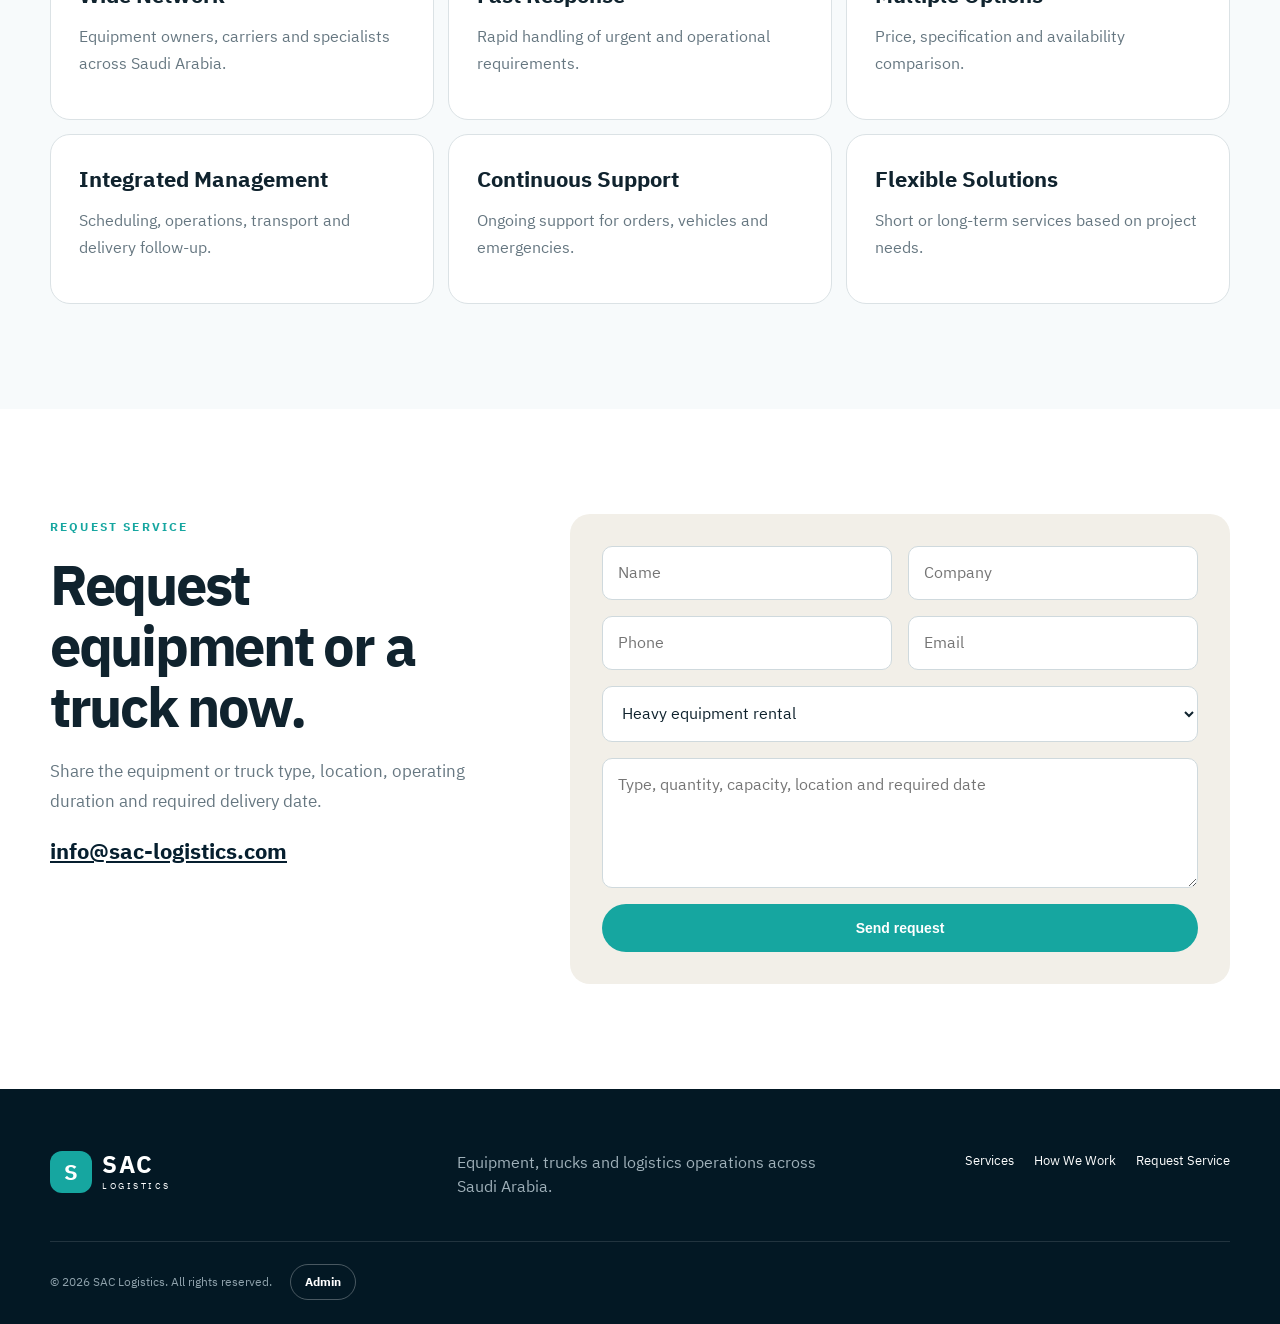
==== commit 56c26bcb: "Publish simplified SAC page" ====
--- a/index.html
+++ b/index.html
@@ -33,5 +33,5 @@
 </main>
 <footer><div class="container footer-grid"><div class="brand footer-brand"><span class="mark">S</span><span><strong>SAC</strong><small>LOGISTICS</small></span></div><p data-i18n="footerText">Equipment, trucks and logistics operations across Saudi Arabia.</p><div><a href="#equipment" data-i18n="navEquipment">Services</a><a href="#process" data-i18n="navProcess">How We Work</a><a href="#contact" data-i18n="navQuote">Request Service</a></div></div><div class="container copyright">© 2026 SAC Logistics. <span data-i18n="rights">All rights reserved.</span></div></footer>
 <script src="script.js?v=20260718-2"></script>
-<script src="hero-video-v5.js?v=4477603-7"></script>
+<script src="hero-video-v5.js?v=4477603-8"></script>
 </body></html>
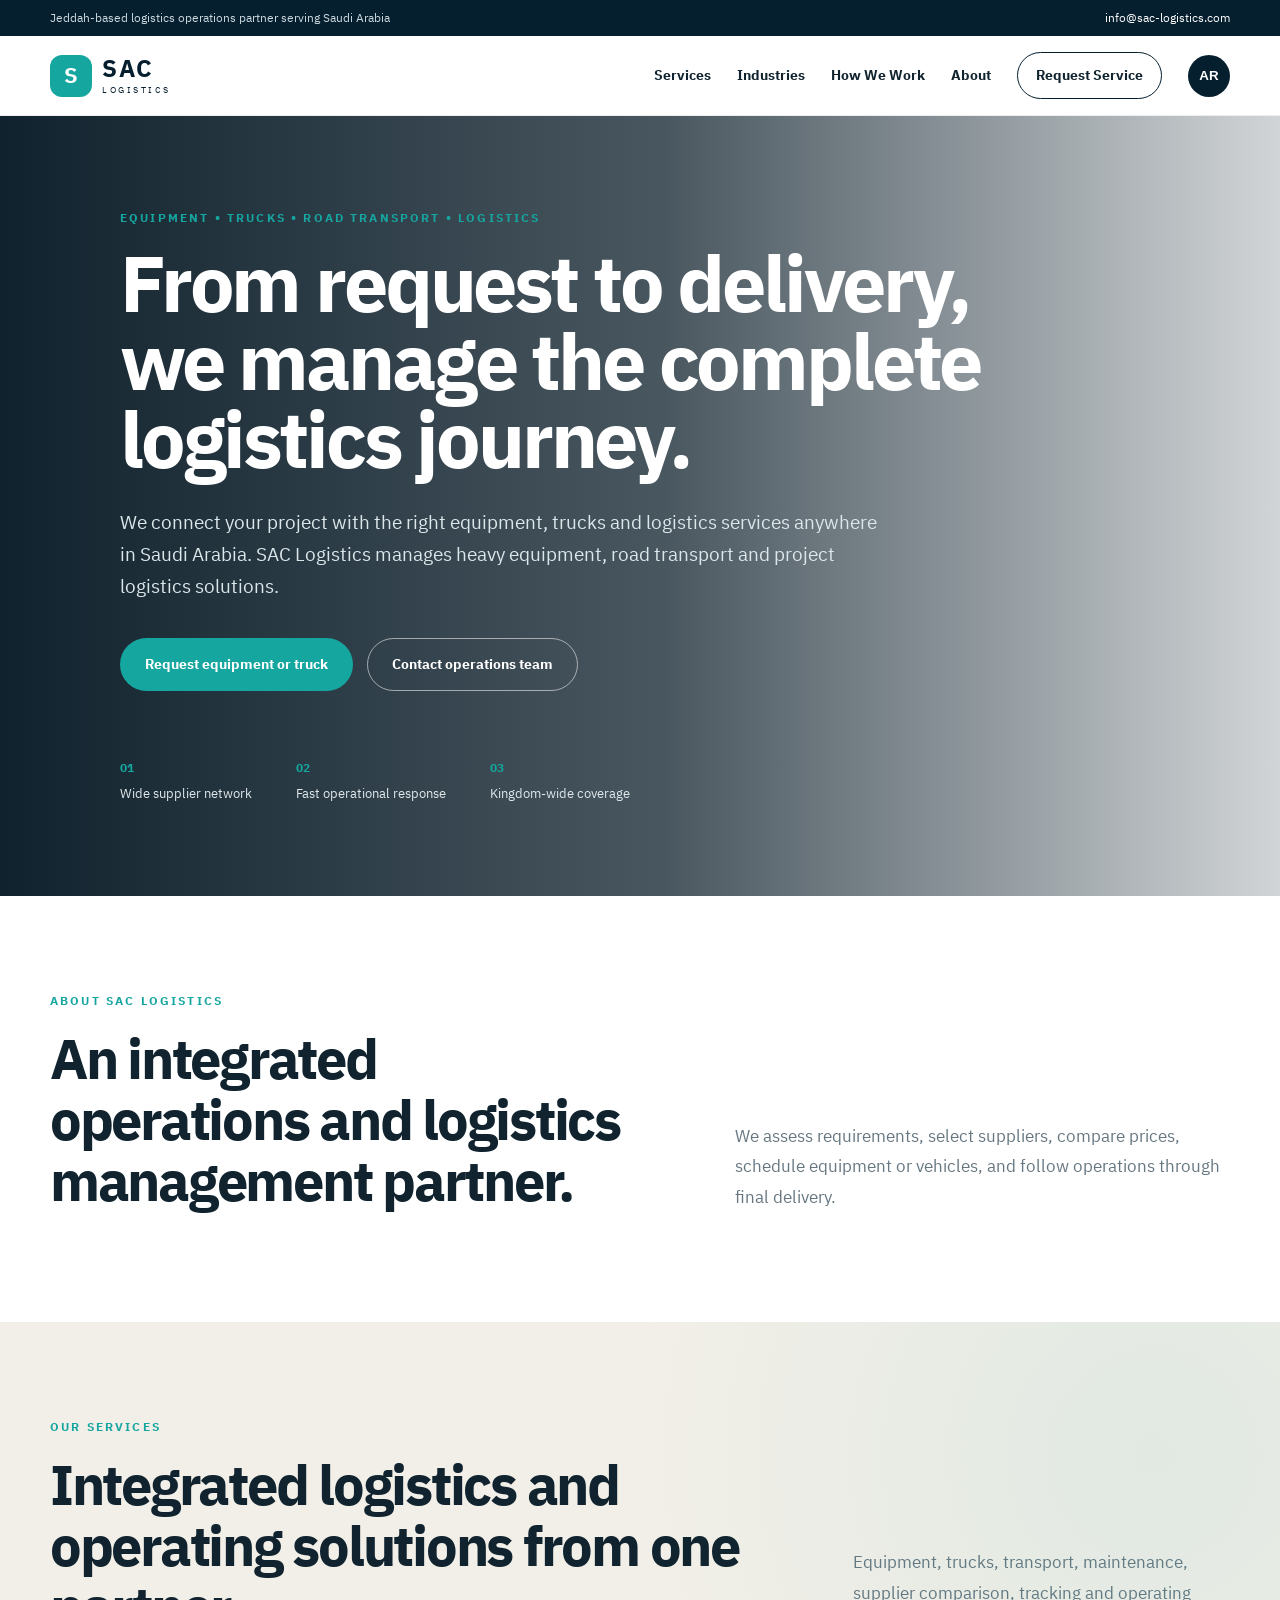
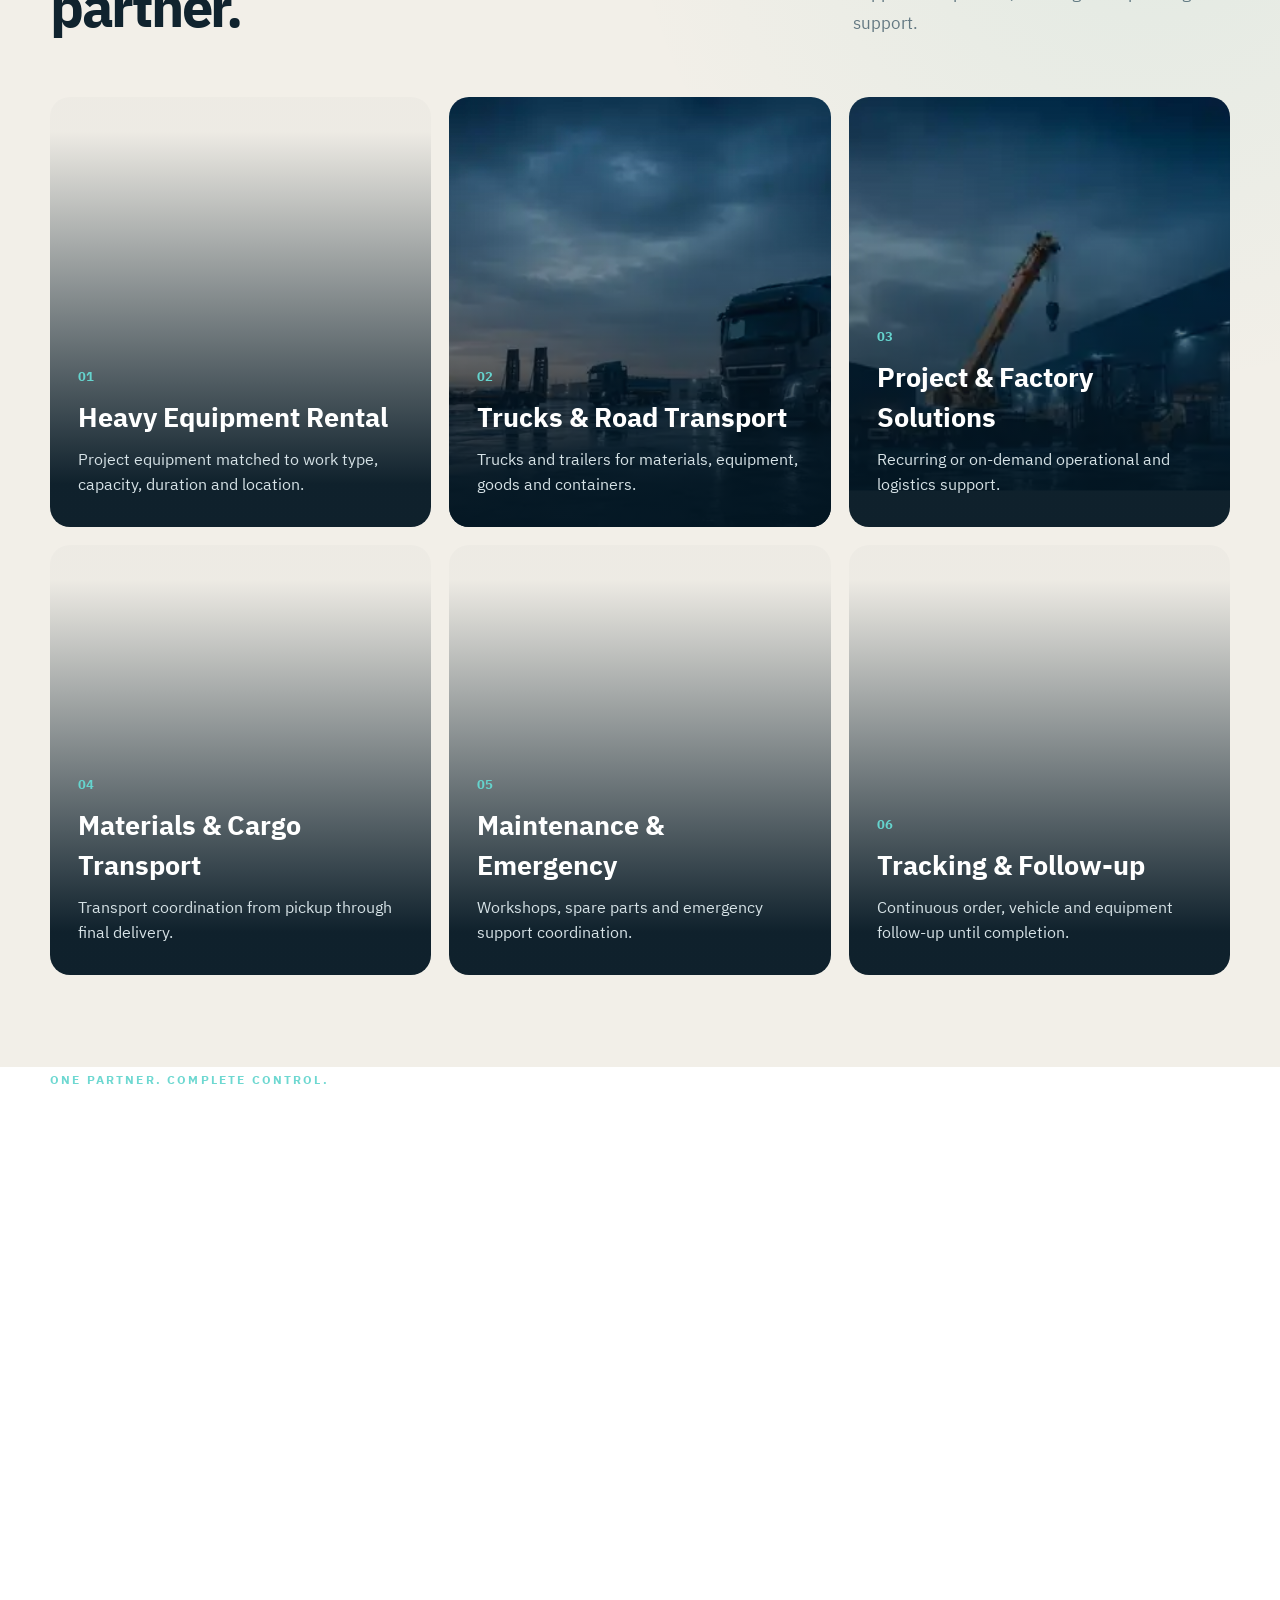
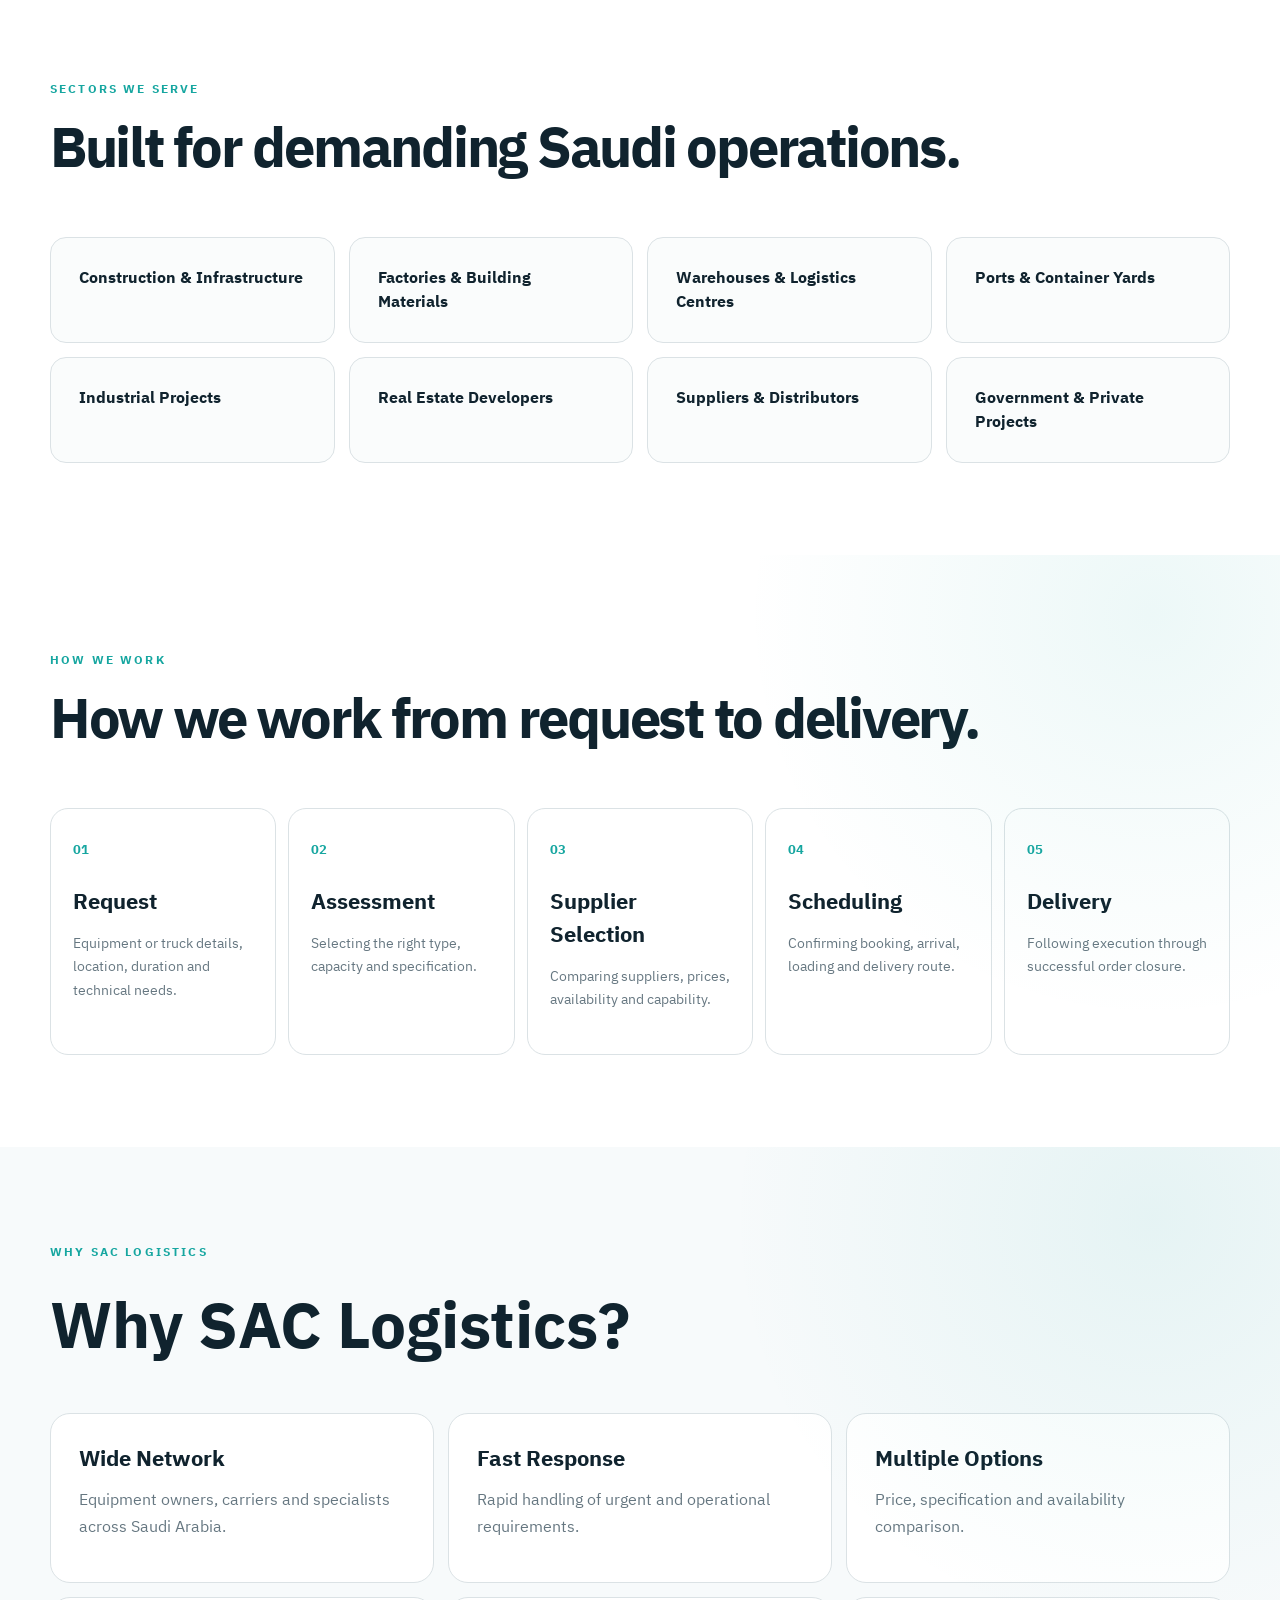
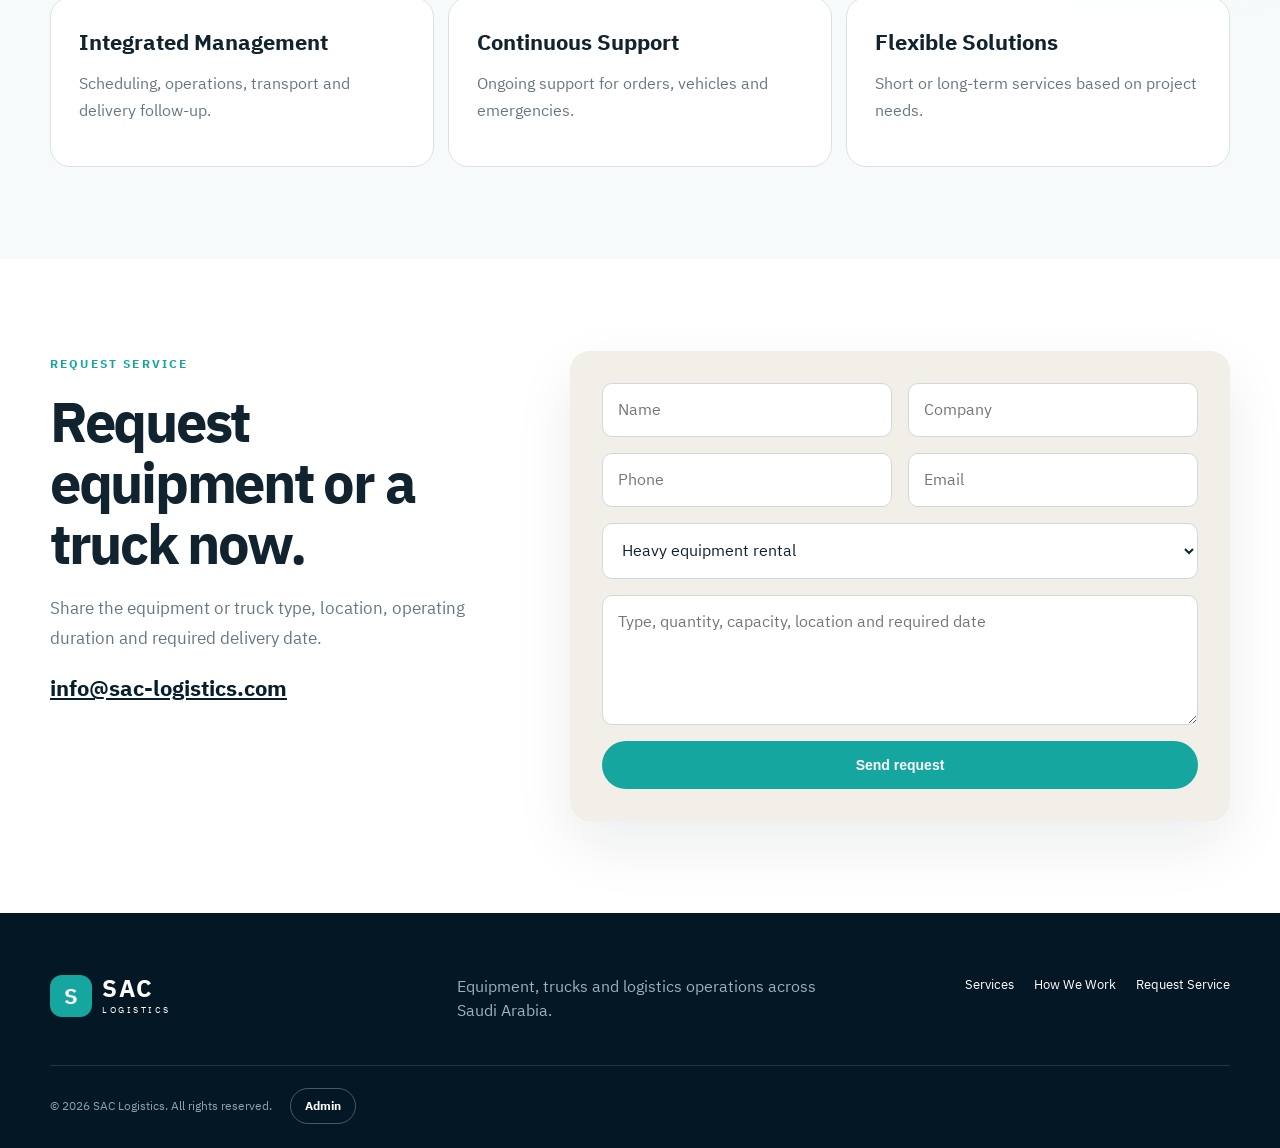
==== commit 6a1a742b: "Publish polished SAC site layout" ====
--- a/index.html
+++ b/index.html
@@ -18,13 +18,7 @@
 <main>
 <section class="hero"><div class="hero-overlay"></div><div class="container hero-content"><div class="eyebrow" data-i18n="heroEyebrow">EQUIPMENT • TRUCKS • ROAD TRANSPORT • LOGISTICS</div><h1 data-i18n="heroTitle">From request to delivery, we manage the complete logistics journey.</h1><p data-i18n="heroText">We connect projects with the right equipment, trucks and logistics services anywhere in Saudi Arabia.</p><div class="hero-actions"><a class="btn primary" href="#contact" data-i18n="heroCta">Request equipment or truck</a><a class="btn ghost" href="#contact" data-i18n="heroExplore">Contact operations team</a></div><div class="proof"><div><b>01</b><span data-i18n="proof1">Wide supplier network</span></div><div><b>02</b><span data-i18n="proof2">Fast operational response</span></div><div><b>03</b><span data-i18n="proof3">Kingdom-wide coverage</span></div></div></div></section>
 <section class="intro section"><div class="container split"><div><span class="kicker" data-i18n="introKicker">ABOUT SAC LOGISTICS</span><h2 data-i18n="introTitle">An integrated operations and logistics management partner.</h2></div><div><p data-i18n="introText">We assess requirements, compare suppliers, schedule equipment and vehicles, and follow execution through final delivery.</p></div></div></section>
-<section class="equipment section" id="equipment"><div class="container"><div class="section-head"><div><span class="kicker" data-i18n="equipmentKicker">OUR SERVICES</span><h2 data-i18n="equipmentTitle">Integrated logistics and operating solutions from one partner.</h2></div><p data-i18n="equipmentText">Equipment, trucks, transport, maintenance, supplier comparison, tracking and operating support.</p></div><div class="equipment-grid">
-<article class="eq-card big forklift"><div class="eq-copy"><small>01</small><h3 data-i18n="eq1Title">Heavy Equipment Rental</h3><p data-i18n="eq1Text">Project equipment matched to work type, capacity, duration and location.</p></div></article>
-<article class="eq-card warehouse"><div class="eq-copy"><small>02</small><h3 data-i18n="eq2Title">Trucks & Road Transport</h3><p data-i18n="eq2Text">Trucks and trailers for materials, equipment, goods and containers.</p></div></article>
-<article class="eq-card loading"><div class="eq-copy"><small>03</small><h3 data-i18n="eq3Title">Project & Factory Solutions</h3><p data-i18n="eq3Text">Recurring or on-demand operational and logistics support.</p></div></article>
-<article class="eq-card containers"><div class="eq-copy"><small>04</small><h3 data-i18n="eq4Title">Materials & Cargo Transport</h3><p data-i18n="eq4Text">Transport coordination from pickup through final delivery.</p></div></article>
-<article class="eq-card site"><div class="eq-copy"><small>05</small><h3 data-i18n="eq5Title">Supplier & Price Comparison</h3><p data-i18n="eq5Text">Comparing cost, availability, location and operating capability.</p></div></article>
-</div></div></section>
+<section class="equipment section" id="equipment"><div class="container"><div class="section-head"><div><span class="kicker" data-i18n="equipmentKicker">OUR SERVICES</span><h2 data-i18n="equipmentTitle">Integrated logistics and operating solutions from one partner.</h2></div><p data-i18n="equipmentText">Equipment, trucks, transport, maintenance, supplier comparison, tracking and operating support.</p></div><div class="equipment-grid"></div></div></section>
 <section class="visual-band"><div class="container"><span class="kicker light" data-i18n="visualKicker">ONE PARTNER. COMPLETE CONTROL.</span><h2 data-i18n="visualTitle">Equipment, trucks, transport, maintenance, tracking and operational support.</h2><p data-i18n="visualText">We make equipment rental and transport operations faster, clearer, safer and more cost competitive.</p></div></section>
 <section class="industries section" id="industries"><div class="container"><div class="section-head"><div><span class="kicker" data-i18n="industriesKicker">SECTORS WE SERVE</span><h2 data-i18n="industriesTitle">Built for demanding Saudi operations.</h2></div></div><div class="industry-grid"><div data-i18n="ind1">Construction & Infrastructure</div><div data-i18n="ind2">Factories & Building Materials</div><div data-i18n="ind3">Warehouses & Logistics Centres</div><div data-i18n="ind4">Ports & Container Yards</div><div data-i18n="ind5">Industrial Projects</div><div data-i18n="ind6">Real Estate Developers</div></div></div></section>
 <section class="process section" id="process"><div class="container"><div class="section-head"><div><span class="kicker" data-i18n="processKicker">HOW WE WORK</span><h2 data-i18n="processTitle">A controlled journey from request to delivery.</h2></div></div><div class="steps"><article><b>01</b><h3 data-i18n="step1">Request</h3><p data-i18n="step1Text">Equipment or truck details, location and duration.</p></article><article><b>02</b><h3 data-i18n="step2">Assessment</h3><p data-i18n="step2Text">Selecting the right type, capacity and specification.</p></article><article><b>03</b><h3 data-i18n="step3">Supplier Selection</h3><p data-i18n="step3Text">Comparing suppliers, prices and availability.</p></article><article><b>04</b><h3 data-i18n="step4">Scheduling</h3><p data-i18n="step4Text">Booking, arrival, loading and route coordination.</p></article><article><b>05</b><h3 data-i18n="step5">Delivery</h3><p data-i18n="step5Text">Execution follow-up through successful closure.</p></article></div></div></section>
@@ -33,5 +27,5 @@
 </main>
 <footer><div class="container footer-grid"><div class="brand footer-brand"><span class="mark">S</span><span><strong>SAC</strong><small>LOGISTICS</small></span></div><p data-i18n="footerText">Equipment, trucks and logistics operations across Saudi Arabia.</p><div><a href="#equipment" data-i18n="navEquipment">Services</a><a href="#process" data-i18n="navProcess">How We Work</a><a href="#contact" data-i18n="navQuote">Request Service</a></div></div><div class="container copyright">© 2026 SAC Logistics. <span data-i18n="rights">All rights reserved.</span></div></footer>
 <script src="script.js?v=20260718-2"></script>
-<script src="hero-video-v5.js?v=4477603-8"></script>
+<script src="hero-video-v5.js?v=4477603-9"></script>
 </body></html>
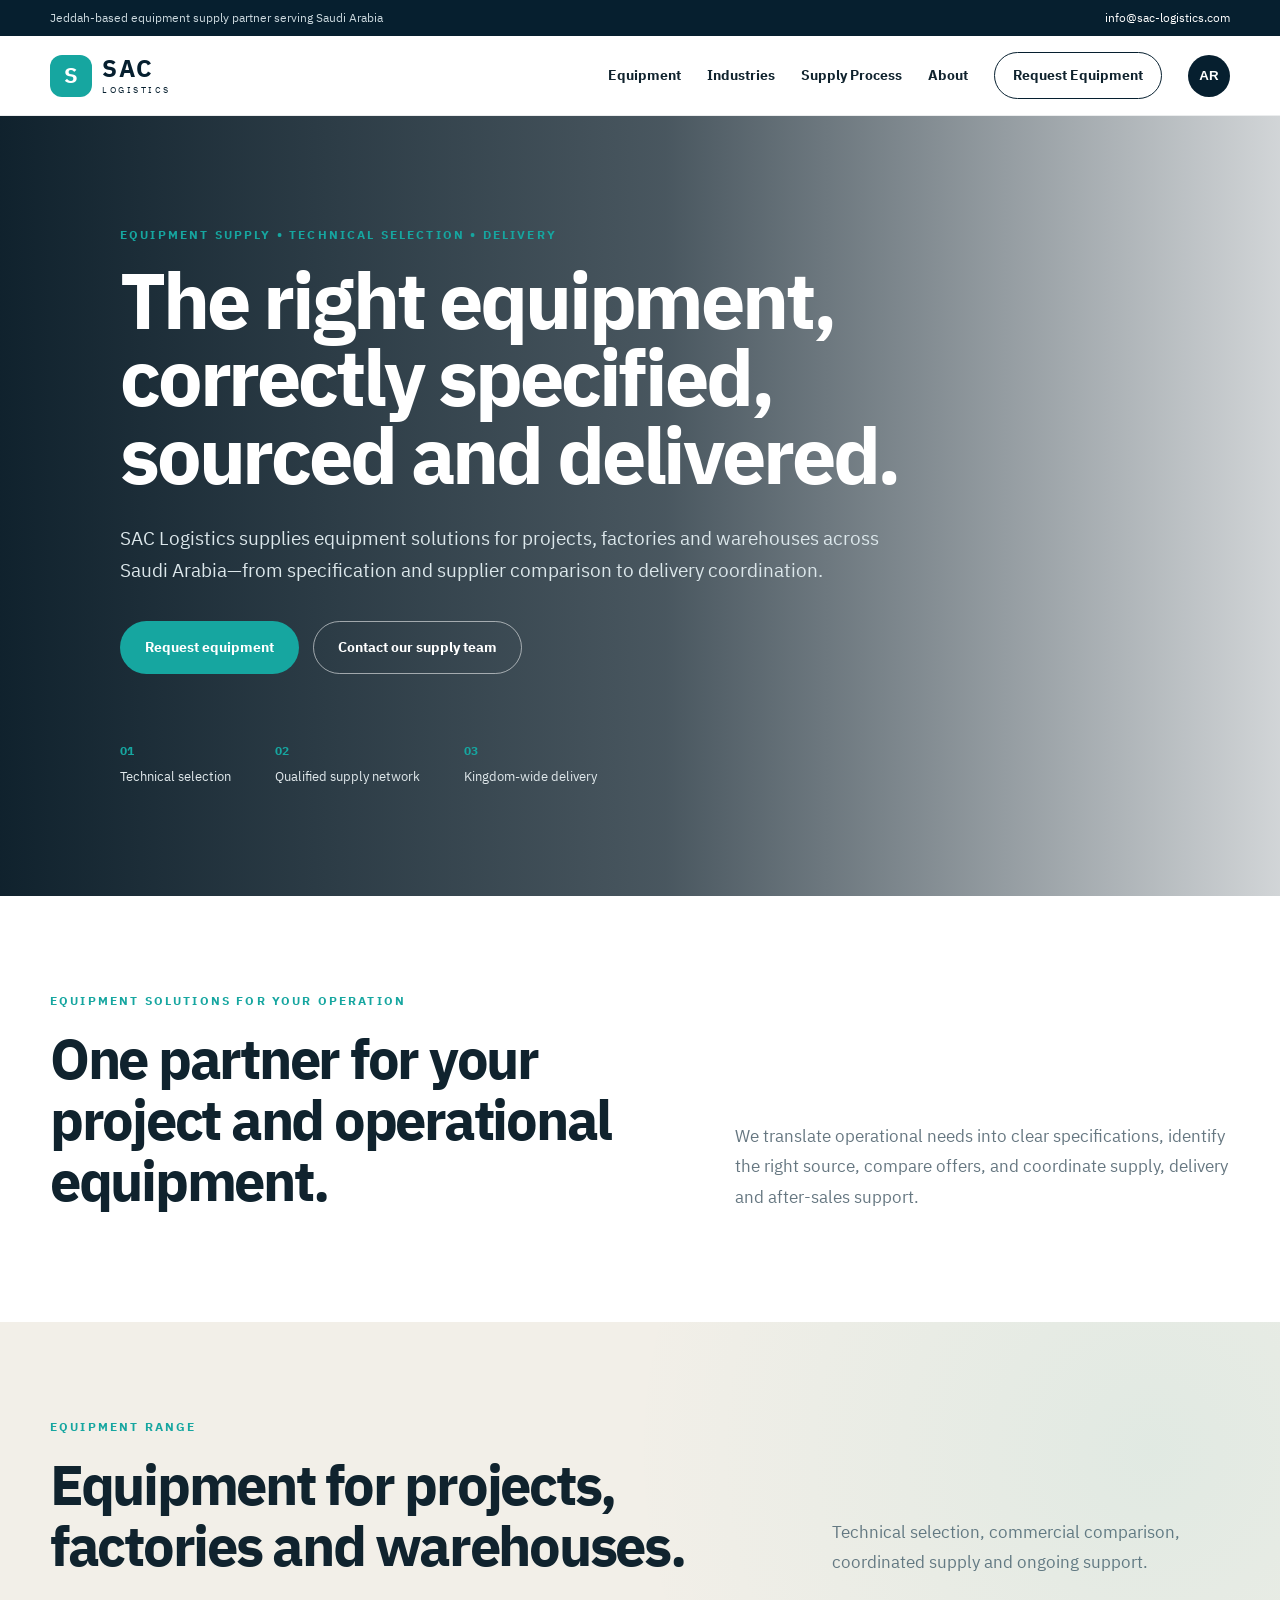
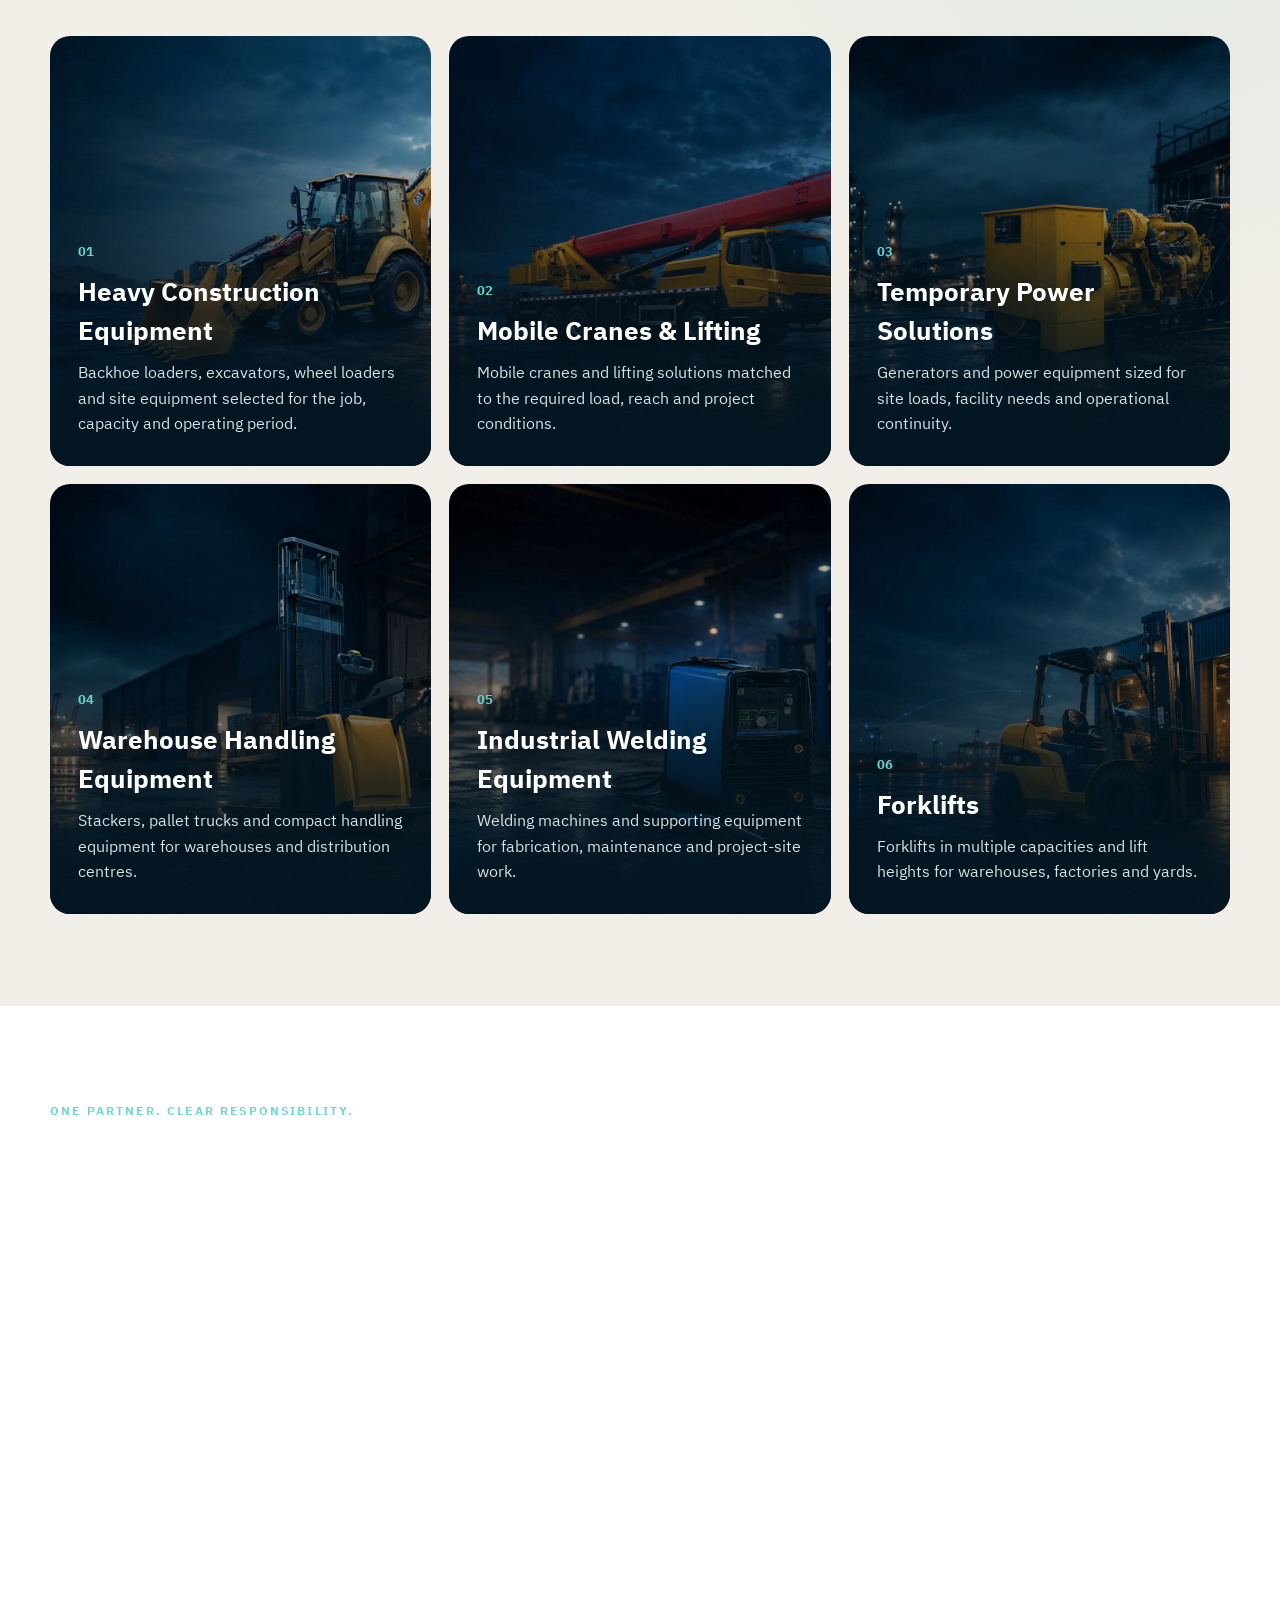
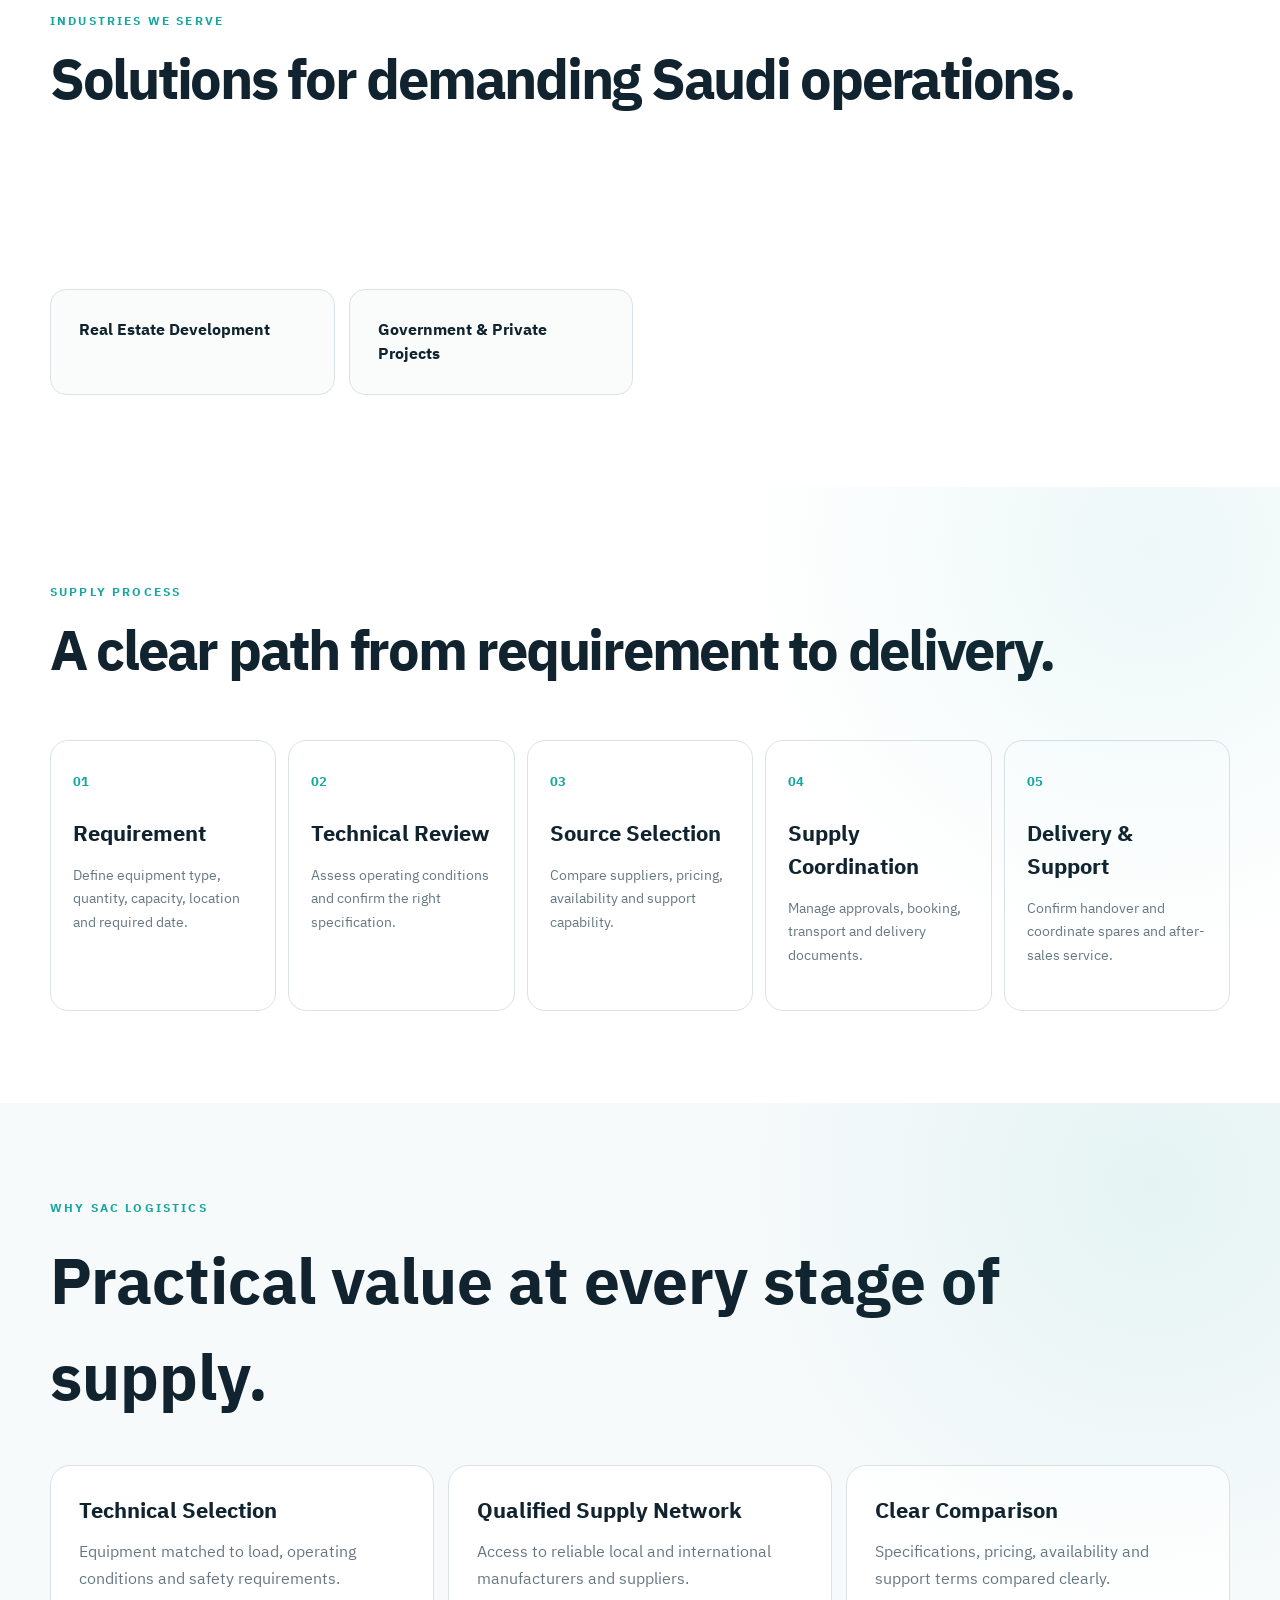
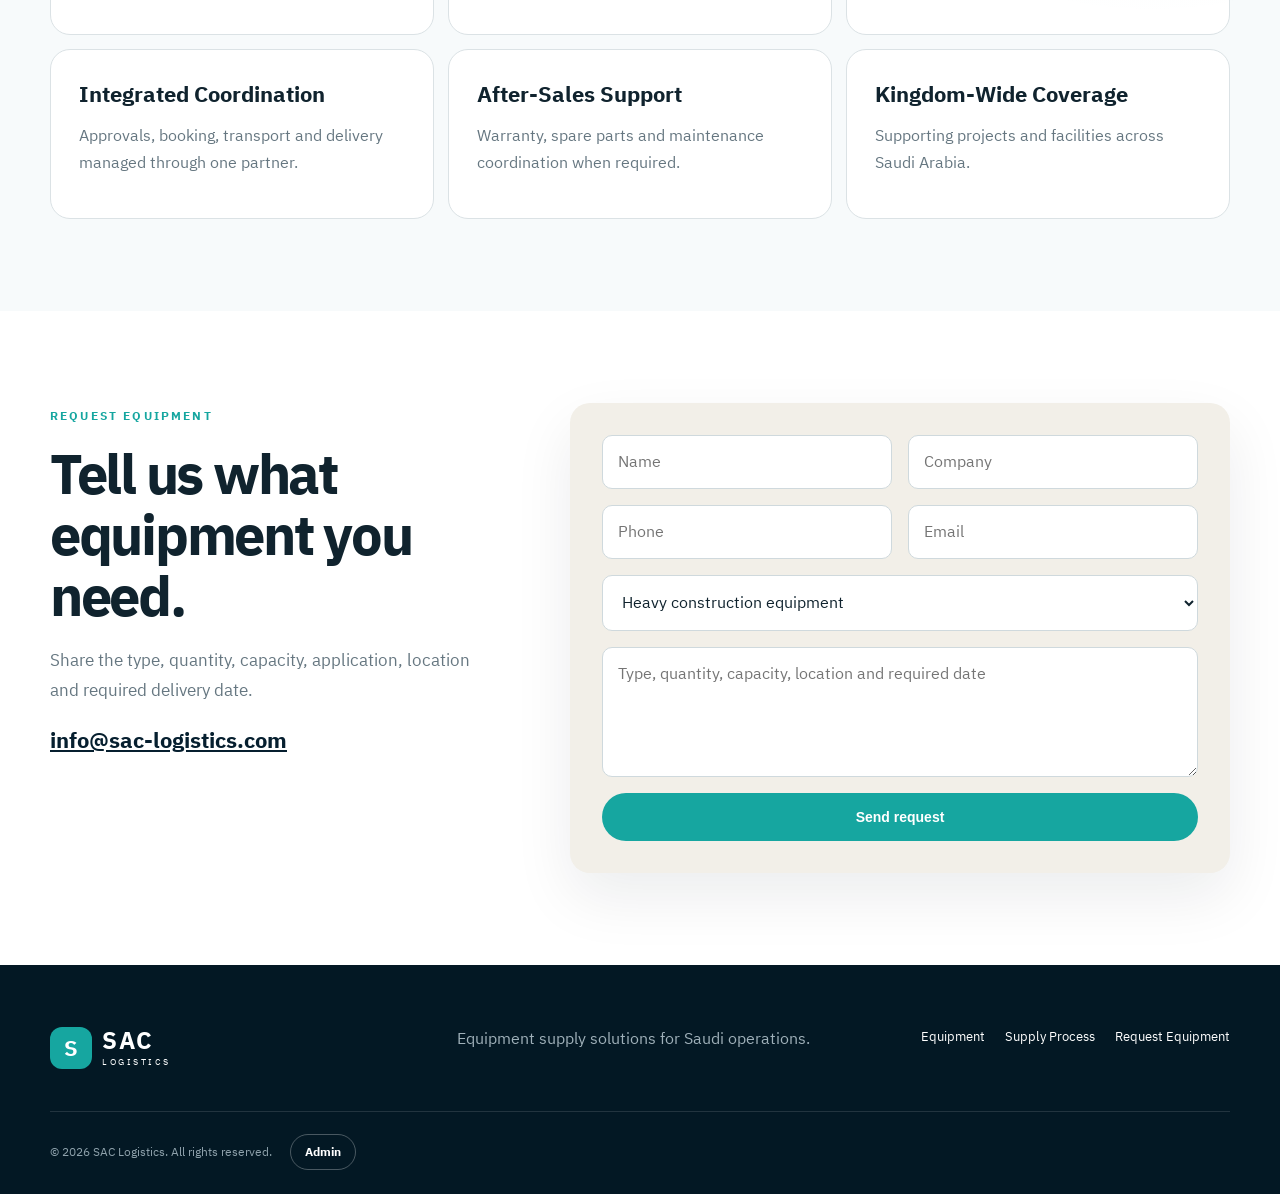
==== commit 51dce5eb: "Apply equipment imagery and refine bilingual content" ====
--- a/index.html
+++ b/index.html
@@ -4,8 +4,8 @@
 <meta charset="utf-8">
 <meta name="viewport" content="width=device-width,initial-scale=1">
 <meta name="theme-color" content="#061f2f">
-<meta name="description" content="SAC Logistics manages heavy equipment, trucks, road transport and logistics services across Saudi Arabia.">
-<title>SAC Logistics | Equipment, Trucks & Logistics Saudi Arabia</title>
+<meta name="description" content="SAC Logistics supplies heavy equipment, lifting, power and warehouse equipment solutions across Saudi Arabia.">
+<title>SAC Logistics | Equipment Supply Solutions Saudi Arabia</title>
 <link rel="stylesheet" href="styles.css?v=20260718-2">
 </head>
 <body>
@@ -16,16 +16,17 @@
 <nav class="main-nav"><a href="#equipment" data-i18n="navEquipment">Services</a><a href="#industries" data-i18n="navIndustries">Industries</a><a href="#process" data-i18n="navProcess">How We Work</a><a href="#about" data-i18n="navAbout">About</a><a class="nav-cta" href="#contact" data-i18n="navQuote">Request Service</a><button class="lang-btn" id="langBtn">AR</button></nav>
 </header>
 <main>
-<section class="hero"><div class="hero-overlay"></div><div class="container hero-content"><div class="eyebrow" data-i18n="heroEyebrow">EQUIPMENT • TRUCKS • ROAD TRANSPORT • LOGISTICS</div><h1 data-i18n="heroTitle">From request to delivery, we manage the complete logistics journey.</h1><p data-i18n="heroText">We connect projects with the right equipment, trucks and logistics services anywhere in Saudi Arabia.</p><div class="hero-actions"><a class="btn primary" href="#contact" data-i18n="heroCta">Request equipment or truck</a><a class="btn ghost" href="#contact" data-i18n="heroExplore">Contact operations team</a></div><div class="proof"><div><b>01</b><span data-i18n="proof1">Wide supplier network</span></div><div><b>02</b><span data-i18n="proof2">Fast operational response</span></div><div><b>03</b><span data-i18n="proof3">Kingdom-wide coverage</span></div></div></div></section>
+<section class="hero"><div class="hero-overlay"></div><div class="container hero-content"><div class="eyebrow" data-i18n="heroEyebrow">EQUIPMENT SUPPLY • TECHNICAL SELECTION • DELIVERY</div><h1 data-i18n="heroTitle">The right equipment, correctly specified, sourced and delivered.</h1><p data-i18n="heroText">SAC Logistics supplies equipment solutions for projects, factories and warehouses across Saudi Arabia.</p><div class="hero-actions"><a class="btn primary" href="#contact" data-i18n="heroCta">Request equipment</a><a class="btn ghost" href="#contact" data-i18n="heroExplore">Contact our supply team</a></div><div class="proof"><div><b>01</b><span data-i18n="proof1">Technical selection</span></div><div><b>02</b><span data-i18n="proof2">Qualified supply network</span></div><div><b>03</b><span data-i18n="proof3">Kingdom-wide delivery</span></div></div></div></section>
 <section class="intro section"><div class="container split"><div><span class="kicker" data-i18n="introKicker">ABOUT SAC LOGISTICS</span><h2 data-i18n="introTitle">An integrated operations and logistics management partner.</h2></div><div><p data-i18n="introText">We assess requirements, compare suppliers, schedule equipment and vehicles, and follow execution through final delivery.</p></div></div></section>
 <section class="equipment section" id="equipment"><div class="container"><div class="section-head"><div><span class="kicker" data-i18n="equipmentKicker">OUR SERVICES</span><h2 data-i18n="equipmentTitle">Integrated logistics and operating solutions from one partner.</h2></div><p data-i18n="equipmentText">Equipment, trucks, transport, maintenance, supplier comparison, tracking and operating support.</p></div><div class="equipment-grid"></div></div></section>
-<section class="visual-band"><div class="container"><span class="kicker light" data-i18n="visualKicker">ONE PARTNER. COMPLETE CONTROL.</span><h2 data-i18n="visualTitle">Equipment, trucks, transport, maintenance, tracking and operational support.</h2><p data-i18n="visualText">We make equipment rental and transport operations faster, clearer, safer and more cost competitive.</p></div></section>
+<section class="visual-band"><div class="container"><span class="kicker light" data-i18n="visualKicker">ONE PARTNER. CLEAR RESPONSIBILITY.</span><h2 data-i18n="visualTitle">Equipment selected for real operating conditions.</h2><p data-i18n="visualText">We combine technical selection, commercial comparison, supply coordination and after-sales support.</p></div></section>
 <section class="industries section" id="industries"><div class="container"><div class="section-head"><div><span class="kicker" data-i18n="industriesKicker">SECTORS WE SERVE</span><h2 data-i18n="industriesTitle">Built for demanding Saudi operations.</h2></div></div><div class="industry-grid"><div data-i18n="ind1">Construction & Infrastructure</div><div data-i18n="ind2">Factories & Building Materials</div><div data-i18n="ind3">Warehouses & Logistics Centres</div><div data-i18n="ind4">Ports & Container Yards</div><div data-i18n="ind5">Industrial Projects</div><div data-i18n="ind6">Real Estate Developers</div></div></div></section>
 <section class="process section" id="process"><div class="container"><div class="section-head"><div><span class="kicker" data-i18n="processKicker">HOW WE WORK</span><h2 data-i18n="processTitle">A controlled journey from request to delivery.</h2></div></div><div class="steps"><article><b>01</b><h3 data-i18n="step1">Request</h3><p data-i18n="step1Text">Equipment or truck details, location and duration.</p></article><article><b>02</b><h3 data-i18n="step2">Assessment</h3><p data-i18n="step2Text">Selecting the right type, capacity and specification.</p></article><article><b>03</b><h3 data-i18n="step3">Supplier Selection</h3><p data-i18n="step3Text">Comparing suppliers, prices and availability.</p></article><article><b>04</b><h3 data-i18n="step4">Scheduling</h3><p data-i18n="step4Text">Booking, arrival, loading and route coordination.</p></article><article><b>05</b><h3 data-i18n="step5">Delivery</h3><p data-i18n="step5Text">Execution follow-up through successful closure.</p></article></div></div></section>
 <section class="about section" id="about"><div class="container about-grid"><div class="about-photo"></div><div><span class="kicker" data-i18n="aboutKicker">ABOUT SAC LOGISTICS</span><h2 data-i18n="aboutTitle">More than a broker: an integrated operations partner.</h2><p data-i18n="aboutText">We assess needs, select suppliers, compare prices, schedule operations and monitor delivery through completion.</p><div class="chips"><span data-i18n="chip1">Wide Saudi network</span><span data-i18n="chip2">Fast response</span><span data-i18n="chip3">Continuous support</span></div></div></div></section>
-<section class="contact section" id="contact"><div class="container contact-grid"><div><span class="kicker" data-i18n="contactKicker">REQUEST SERVICE</span><h2 data-i18n="contactTitle">Request equipment or a truck now.</h2><p data-i18n="contactText">Share the type, location, operating duration and required delivery date.</p><a class="email" href="mailto:info@sac-logistics.com">info@sac-logistics.com</a></div><form action="mailto:info@sac-logistics.com" method="post" enctype="text/plain"><input name="name" data-ph="name" placeholder="Name" required><input name="company" data-ph="company" placeholder="Company"><input name="phone" data-ph="phone" placeholder="Phone"><input name="email" type="email" data-ph="email" placeholder="Email" required><select name="category"><option data-i18n="opt1">Heavy equipment rental</option><option data-i18n="opt2">Trucks & road transport</option><option data-i18n="opt3">Project & factory solutions</option><option data-i18n="opt4">Materials & cargo transport</option><option data-i18n="opt5">Maintenance & emergency</option></select><textarea name="details" data-ph="details" placeholder="Type, location, duration and required date"></textarea><button class="btn primary" type="submit" data-i18n="send">Send request</button></form></div></section>
+<section class="contact section" id="contact"><div class="container contact-grid"><div><span class="kicker" data-i18n="contactKicker">REQUEST EQUIPMENT</span><h2 data-i18n="contactTitle">Tell us what equipment you need.</h2><p data-i18n="contactText">Share the type, quantity, capacity, application, location and required delivery date.</p><a class="email" href="mailto:info@sac-logistics.com">info@sac-logistics.com</a></div><form action="mailto:info@sac-logistics.com" method="post" enctype="text/plain"><input name="name" data-ph="name" placeholder="Name" required><input name="company" data-ph="company" placeholder="Company"><input name="phone" data-ph="phone" placeholder="Phone"><input name="email" type="email" data-ph="email" placeholder="Email" required><select name="category"><option data-i18n="opt1">Heavy construction equipment</option><option data-i18n="opt2">Cranes & lifting equipment</option><option data-i18n="opt3">Power equipment</option><option data-i18n="opt4">Warehouse handling equipment</option><option data-i18n="opt5">Forklifts & industrial equipment</option></select><textarea name="details" data-ph="details" placeholder="Type, quantity, capacity, location and required date"></textarea><button class="btn primary" type="submit" data-i18n="send">Send request</button></form></div></section>
 </main>
 <footer><div class="container footer-grid"><div class="brand footer-brand"><span class="mark">S</span><span><strong>SAC</strong><small>LOGISTICS</small></span></div><p data-i18n="footerText">Equipment, trucks and logistics operations across Saudi Arabia.</p><div><a href="#equipment" data-i18n="navEquipment">Services</a><a href="#process" data-i18n="navProcess">How We Work</a><a href="#contact" data-i18n="navQuote">Request Service</a></div></div><div class="container copyright">© 2026 SAC Logistics. <span data-i18n="rights">All rights reserved.</span></div></footer>
 <script src="script.js?v=20260718-2"></script>
-<script src="hero-video-v5.js?v=4477603-9"></script>
-</body></html>+<script src="hero-video-v5.js?v=20260719-1"></script>
+<script src="content-final-v1.js?v=20260719-1"></script>
+</body></html>
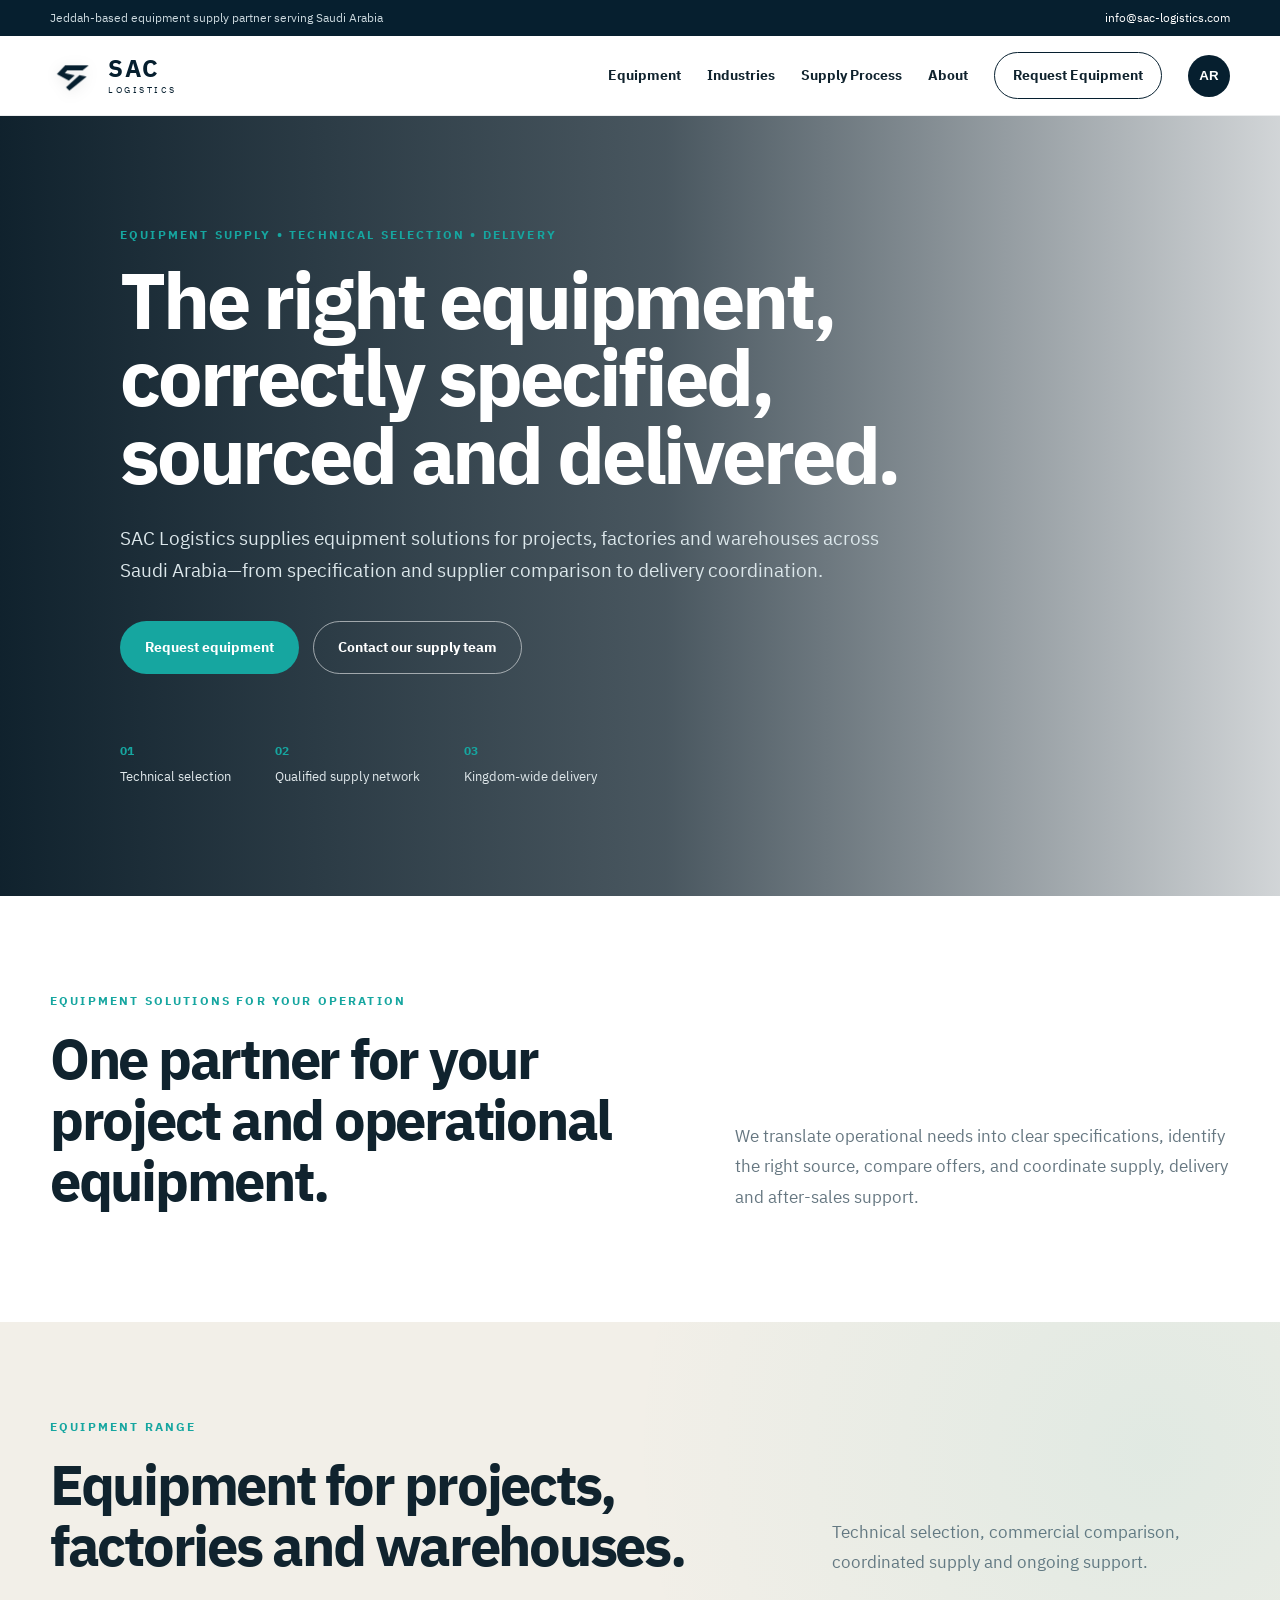
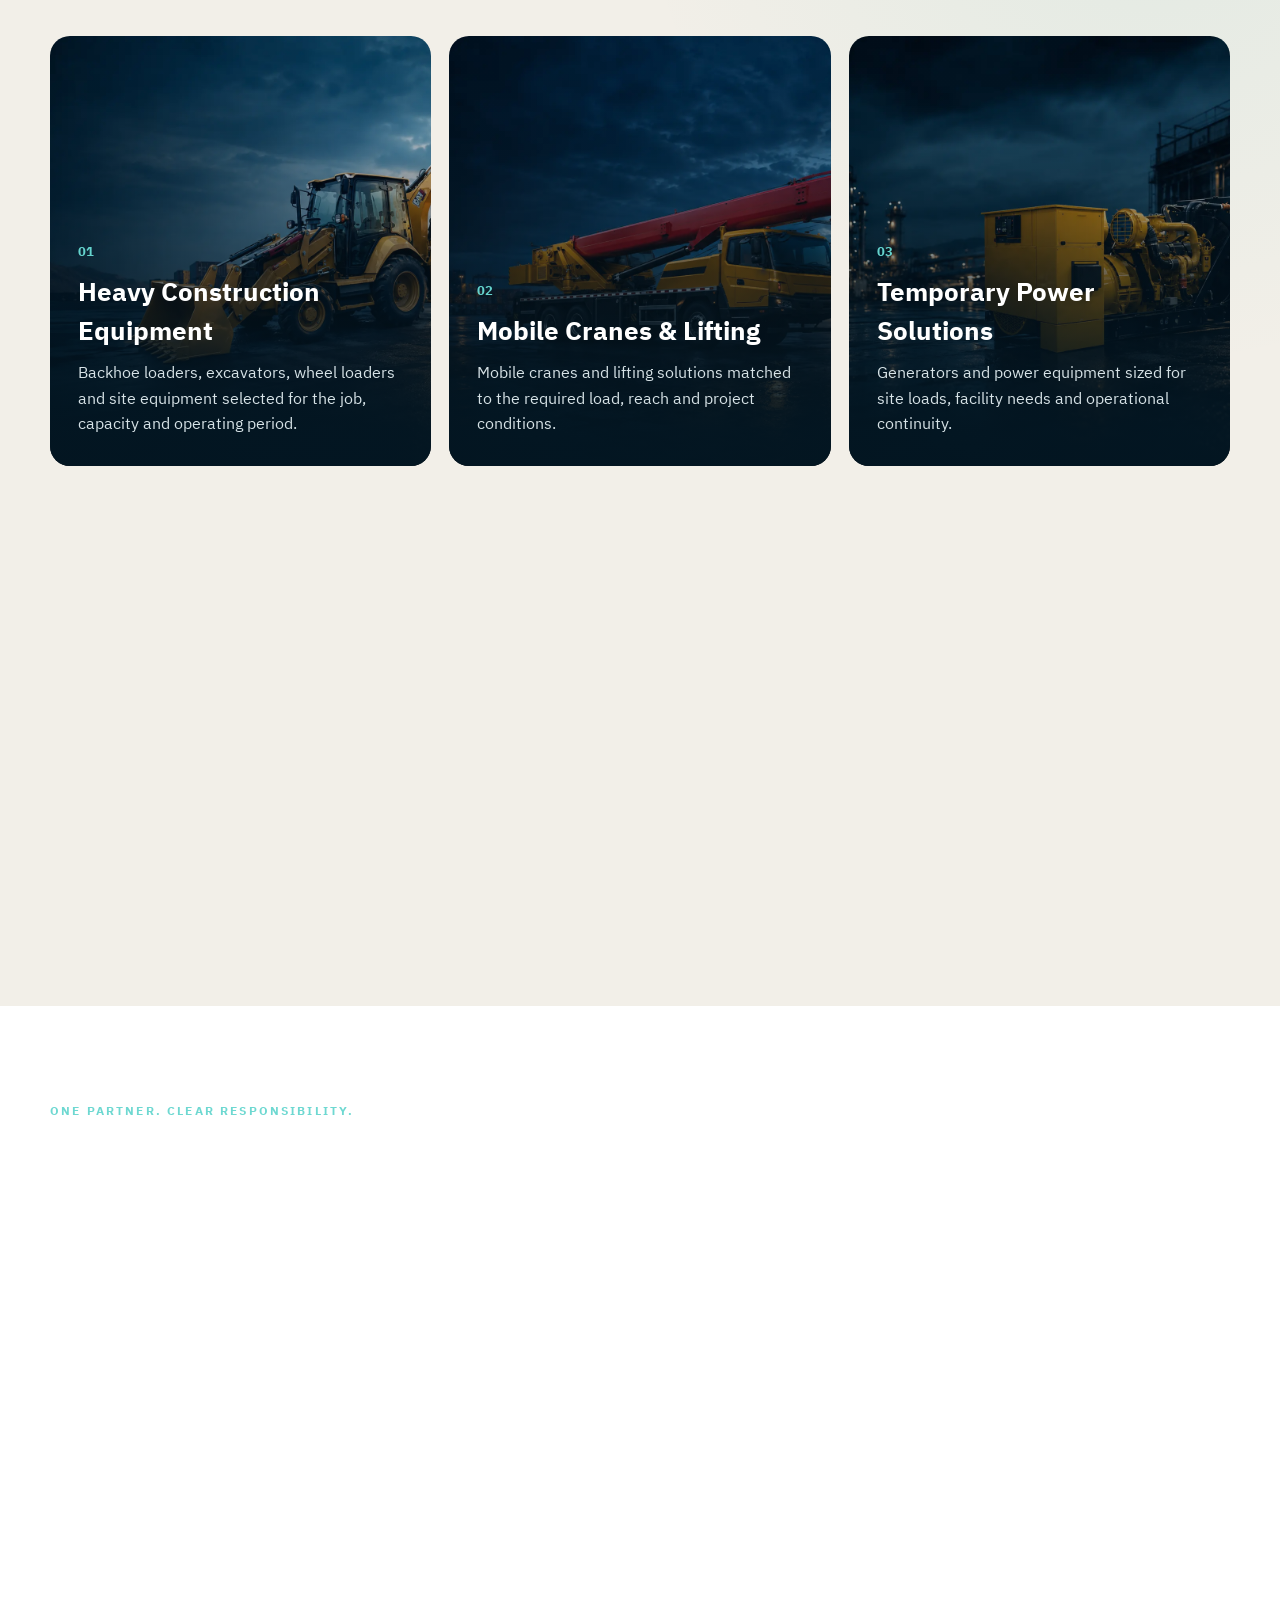
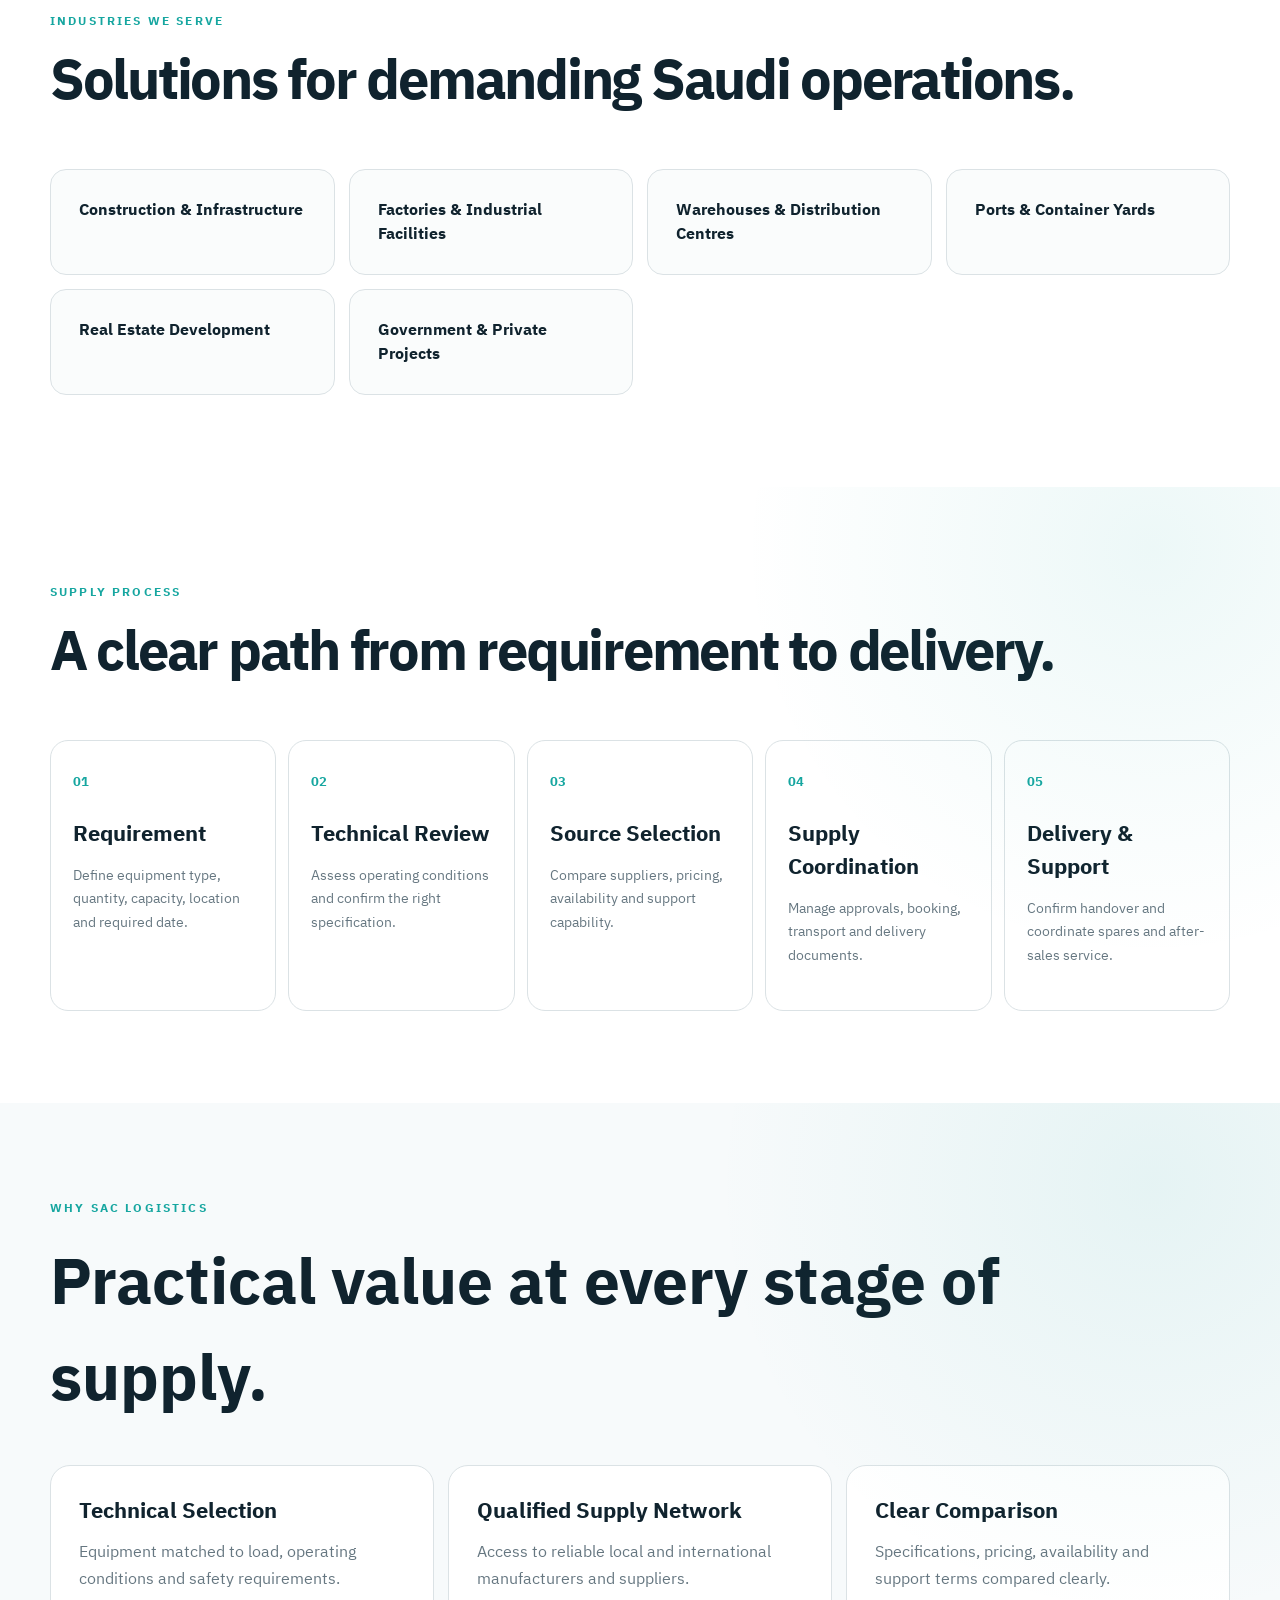
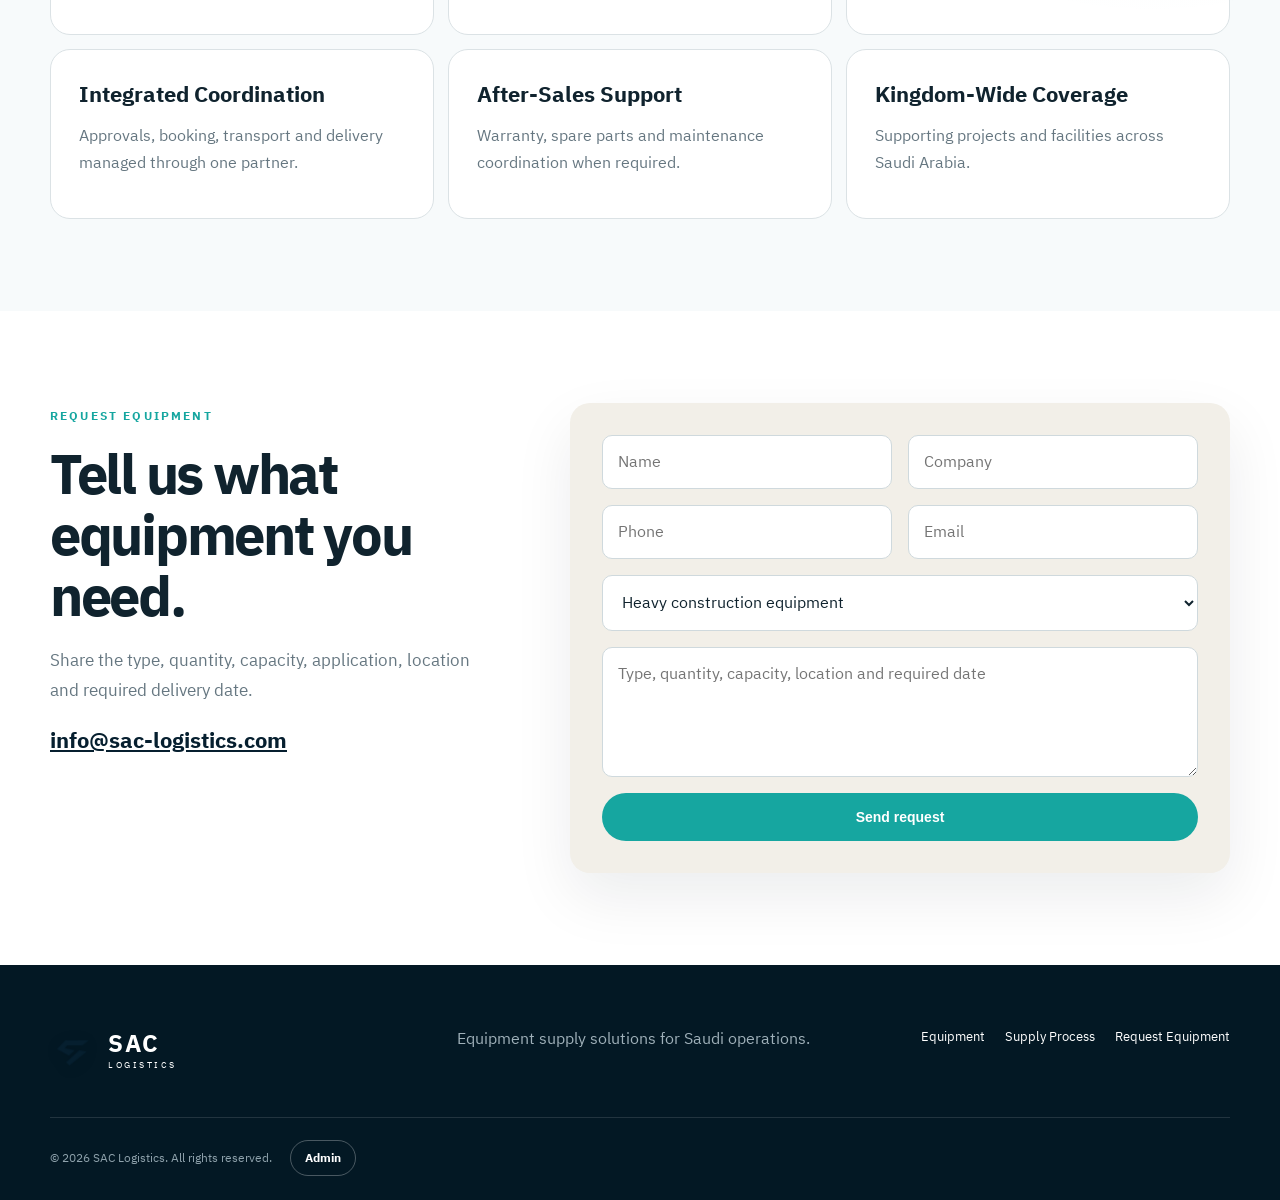
==== commit d2b5c87b: "Add adaptive interactive SAC logo and favicon" ====
--- a/index.html
+++ b/index.html
@@ -6,7 +6,7 @@
 <meta name="theme-color" content="#061f2f">
 <meta name="description" content="SAC Logistics supplies heavy equipment, lifting, power and warehouse equipment solutions across Saudi Arabia.">
 <title>SAC Logistics | Equipment Supply Solutions Saudi Arabia</title>
-<link rel="stylesheet" href="styles.css?v=20260718-2">
+<link rel="stylesheet" href="styles.css?v=20260718-2"><link rel="stylesheet" href="logo-interactive-v1.css?v=1">
 </head>
 <body>
 <div class="topbar"><span data-i18n="topbar">Jeddah-based logistics operations partner serving Saudi Arabia</span><a href="mailto:info@sac-logistics.com">info@sac-logistics.com</a></div>
@@ -29,4 +29,4 @@
 <script src="script.js?v=20260718-2"></script>
 <script src="hero-video-v5.js?v=20260719-1"></script>
 <script src="content-final-v1.js?v=20260719-1"></script>
-</body></html>
+<script src="logo-interactive-v1.js?v=1"></script></body></html>
--- a/logo-interactive-v1.css
+++ b/logo-interactive-v1.css
@@ -0,0 +1 @@
+.brand .mark.sac-logo-mark{--logo-main:var(--navy);--logo-accent:var(--teal);--logo-rx:0deg;--logo-ry:0deg;width:48px;height:48px;border-radius:0;background:transparent;color:var(--logo-main);display:grid;place-items:center;overflow:visible;perspective:500px;isolation:isolate}.sac-logo-svg{width:100%;height:100%;overflow:visible;filter:drop-shadow(0 3px 7px rgba(0,0,0,.1))}.sac-logo-group{cursor:pointer;transform-box:fill-box;transform-origin:center;transform:rotateX(var(--logo-rx)) rotateY(var(--logo-ry));transition:transform .18s ease,filter .3s}.sac-logo-shape{fill:currentColor;transform-box:fill-box;transform-origin:center;transition:fill .3s,transform .34s cubic-bezier(.2,.8,.2,1)}.brand:hover .sac-logo-group,.sac-logo-group:focus-visible{transform:rotateX(var(--logo-rx)) rotateY(var(--logo-ry)) translateY(-3px) scale(1.045);filter:drop-shadow(0 9px 14px rgba(0,0,0,.18));outline:none}.brand:hover .sac-logo-top,.sac-logo-group:focus-visible .sac-logo-top{transform:translate(5px,-3px)}.brand:hover .sac-logo-bottom,.sac-logo-group:focus-visible .sac-logo-bottom{fill:var(--logo-accent);transform:translate(-8px,8px)}footer .mark.sac-logo-mark{--logo-main:#fff;--logo-accent:var(--teal)}@media(max-width:600px){.brand .mark.sac-logo-mark{width:43px;height:43px}}@media(prefers-reduced-motion:reduce){.sac-logo-group,.sac-logo-shape{transition:none}.sac-logo-group{transform:none!important}}
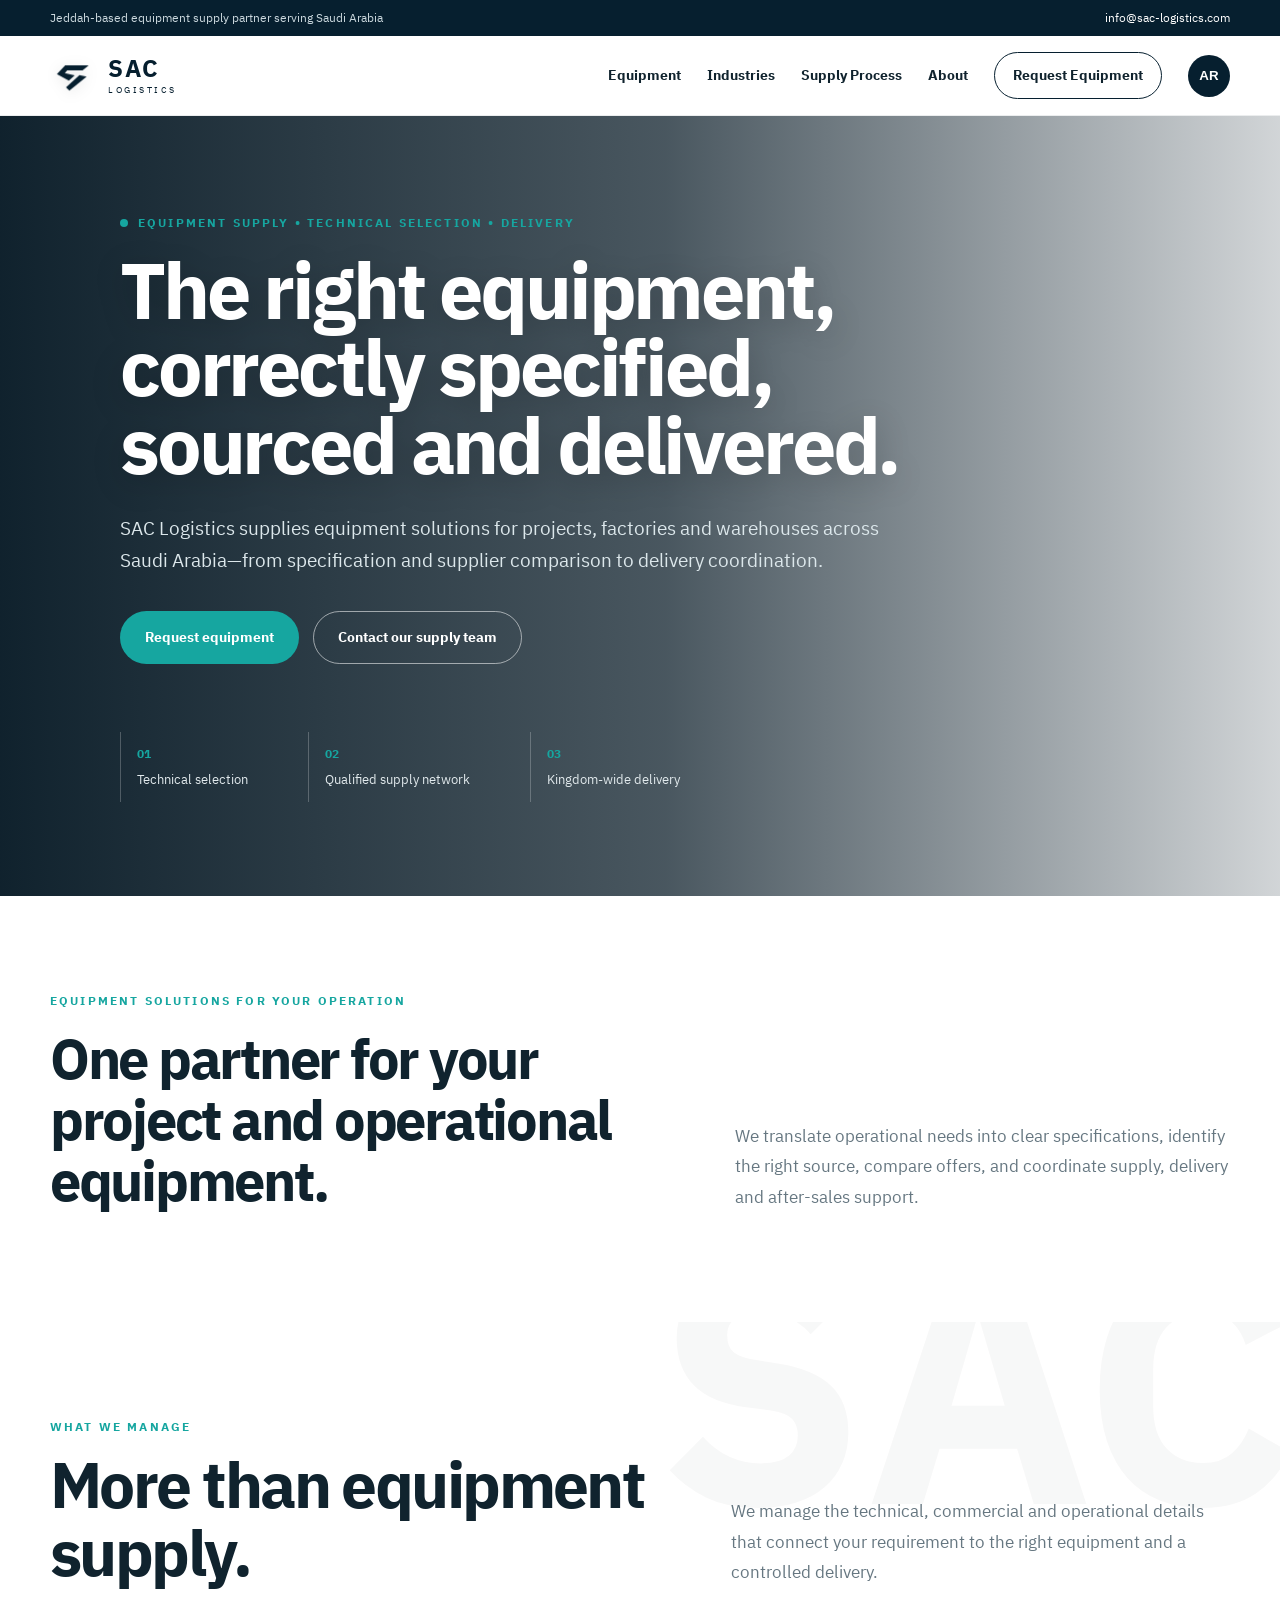
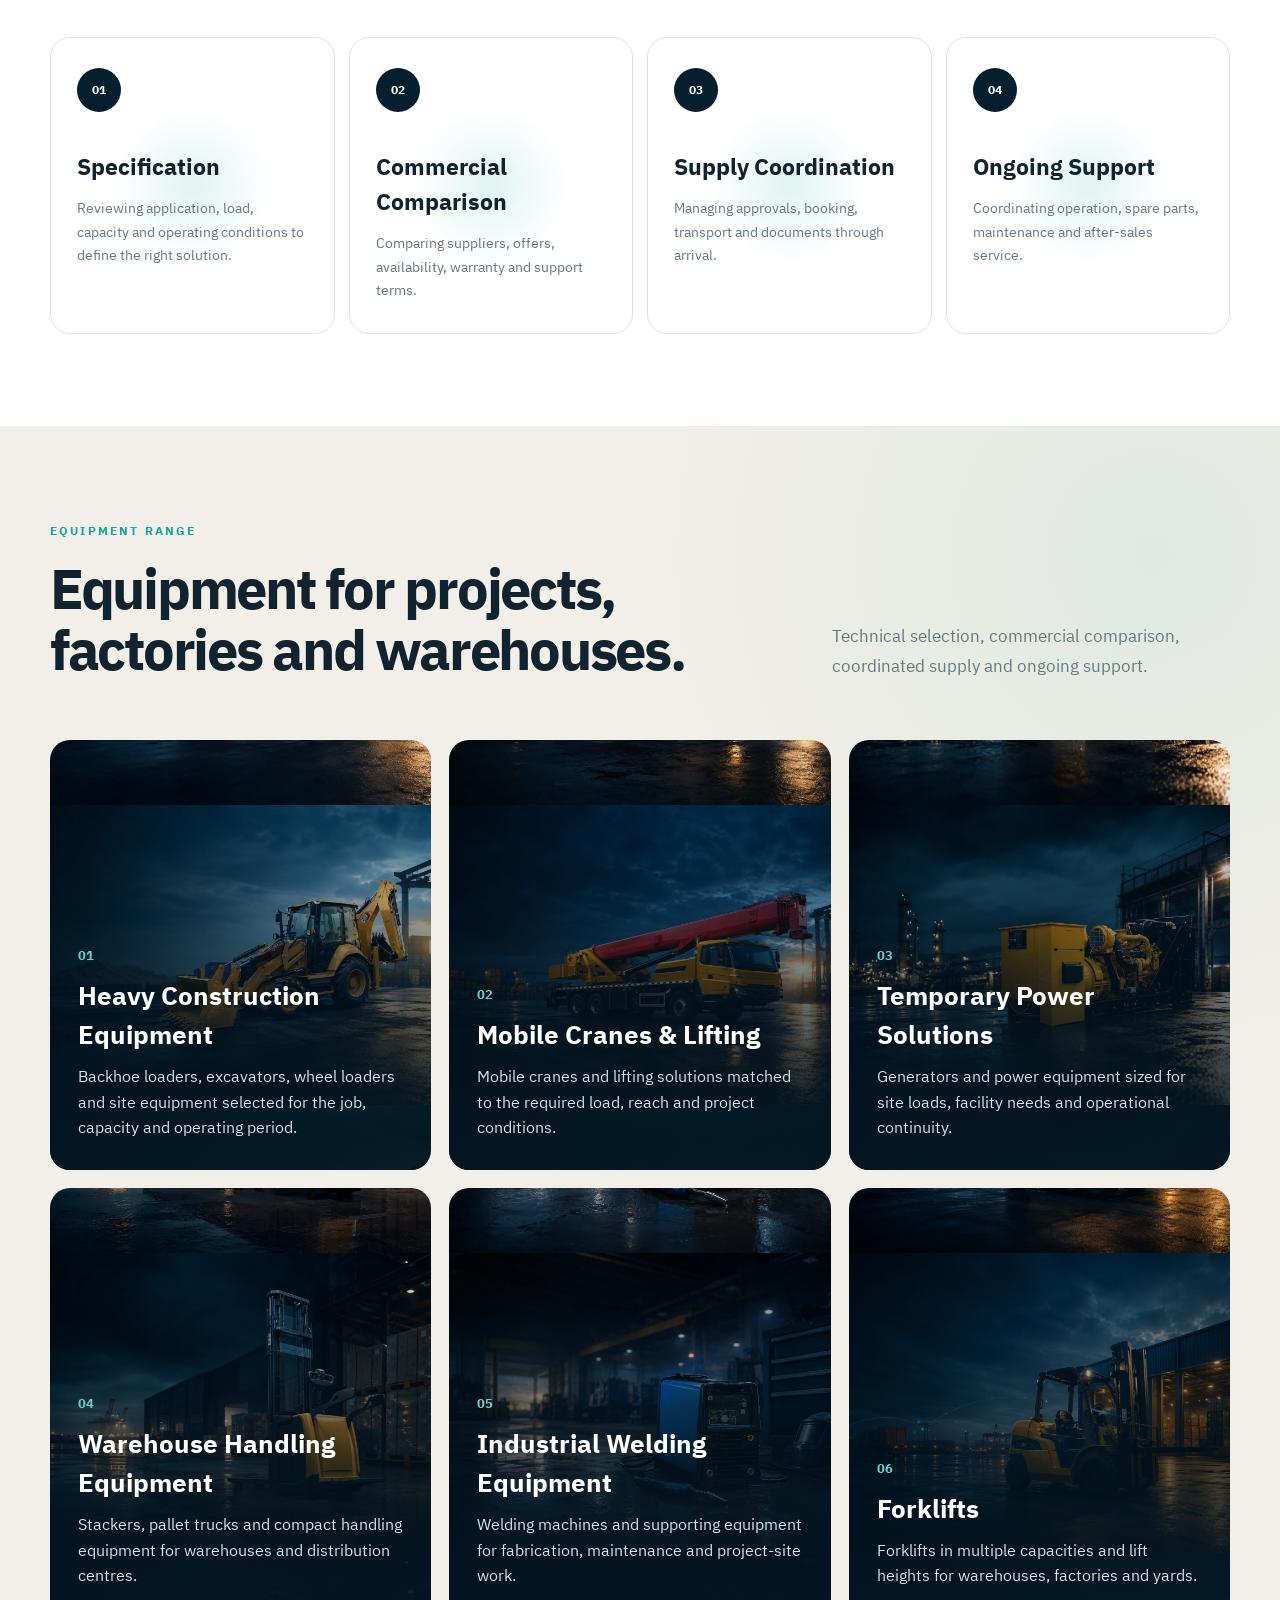
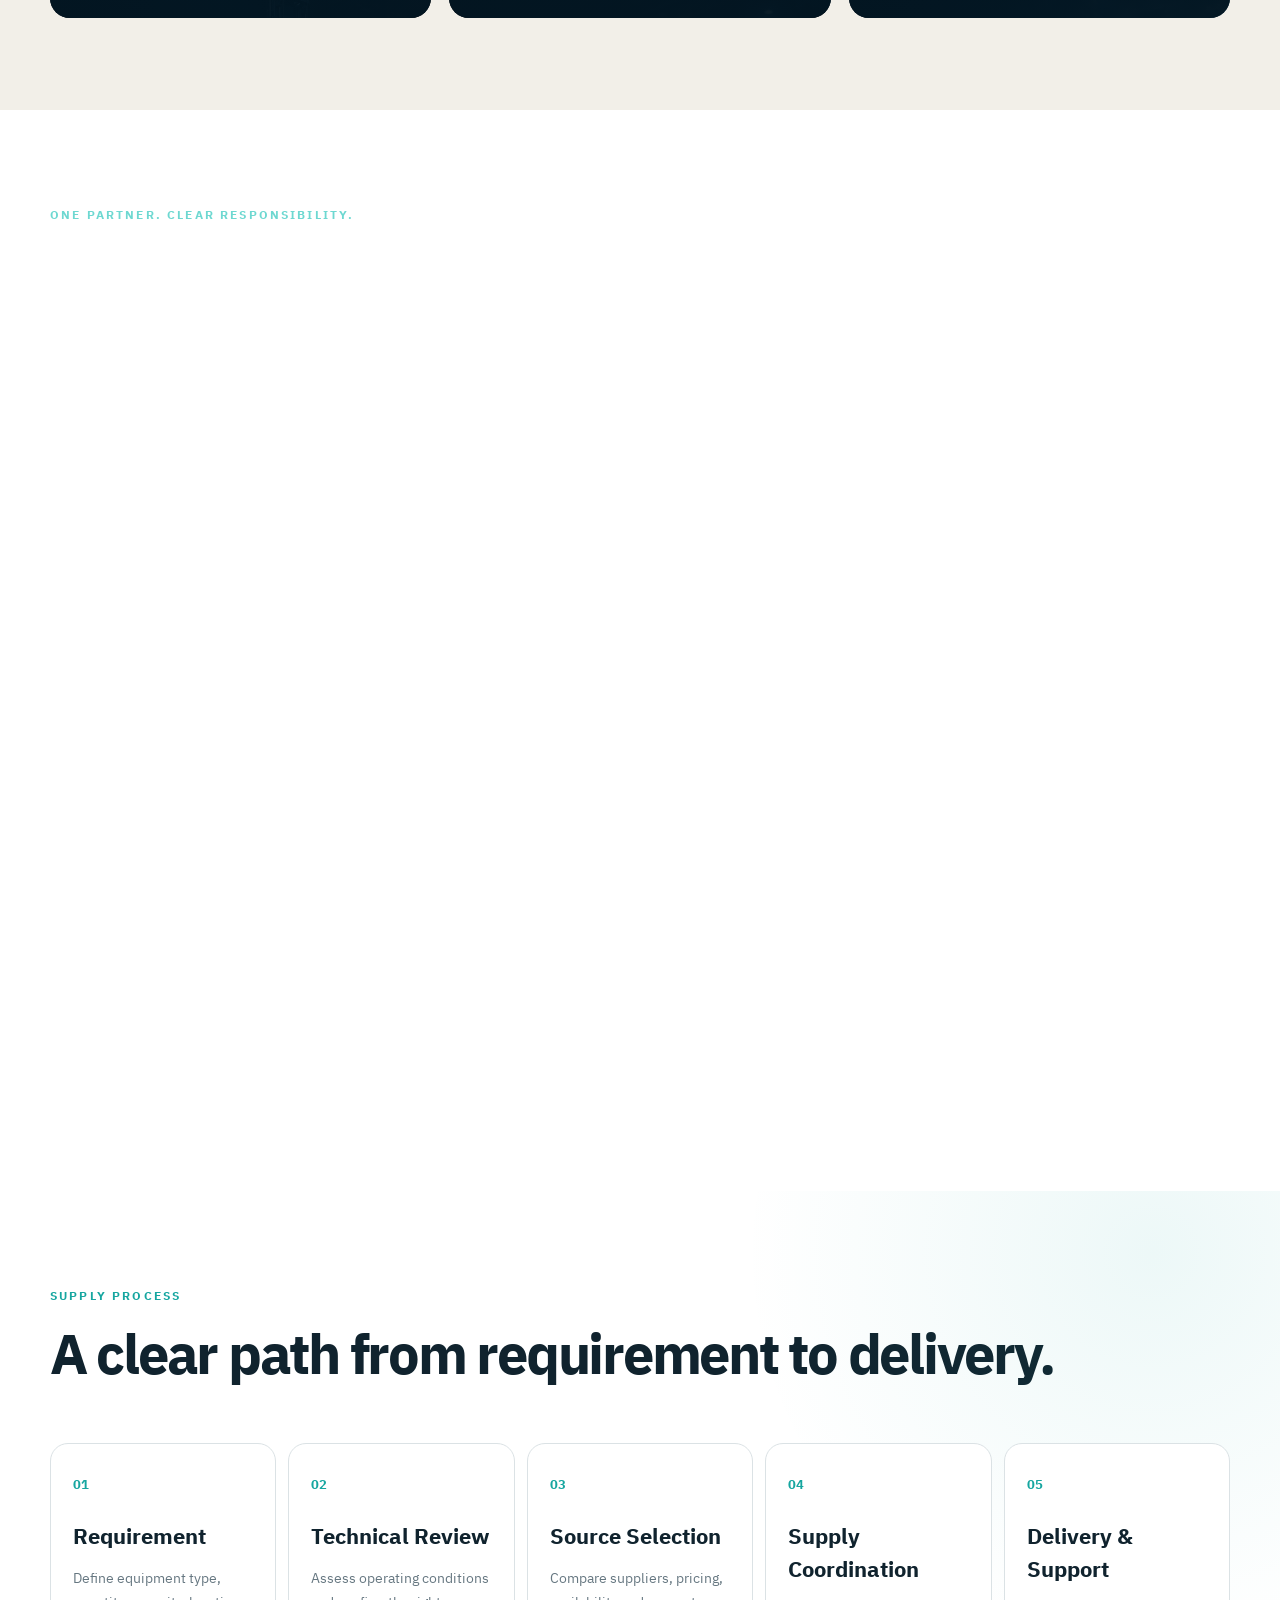
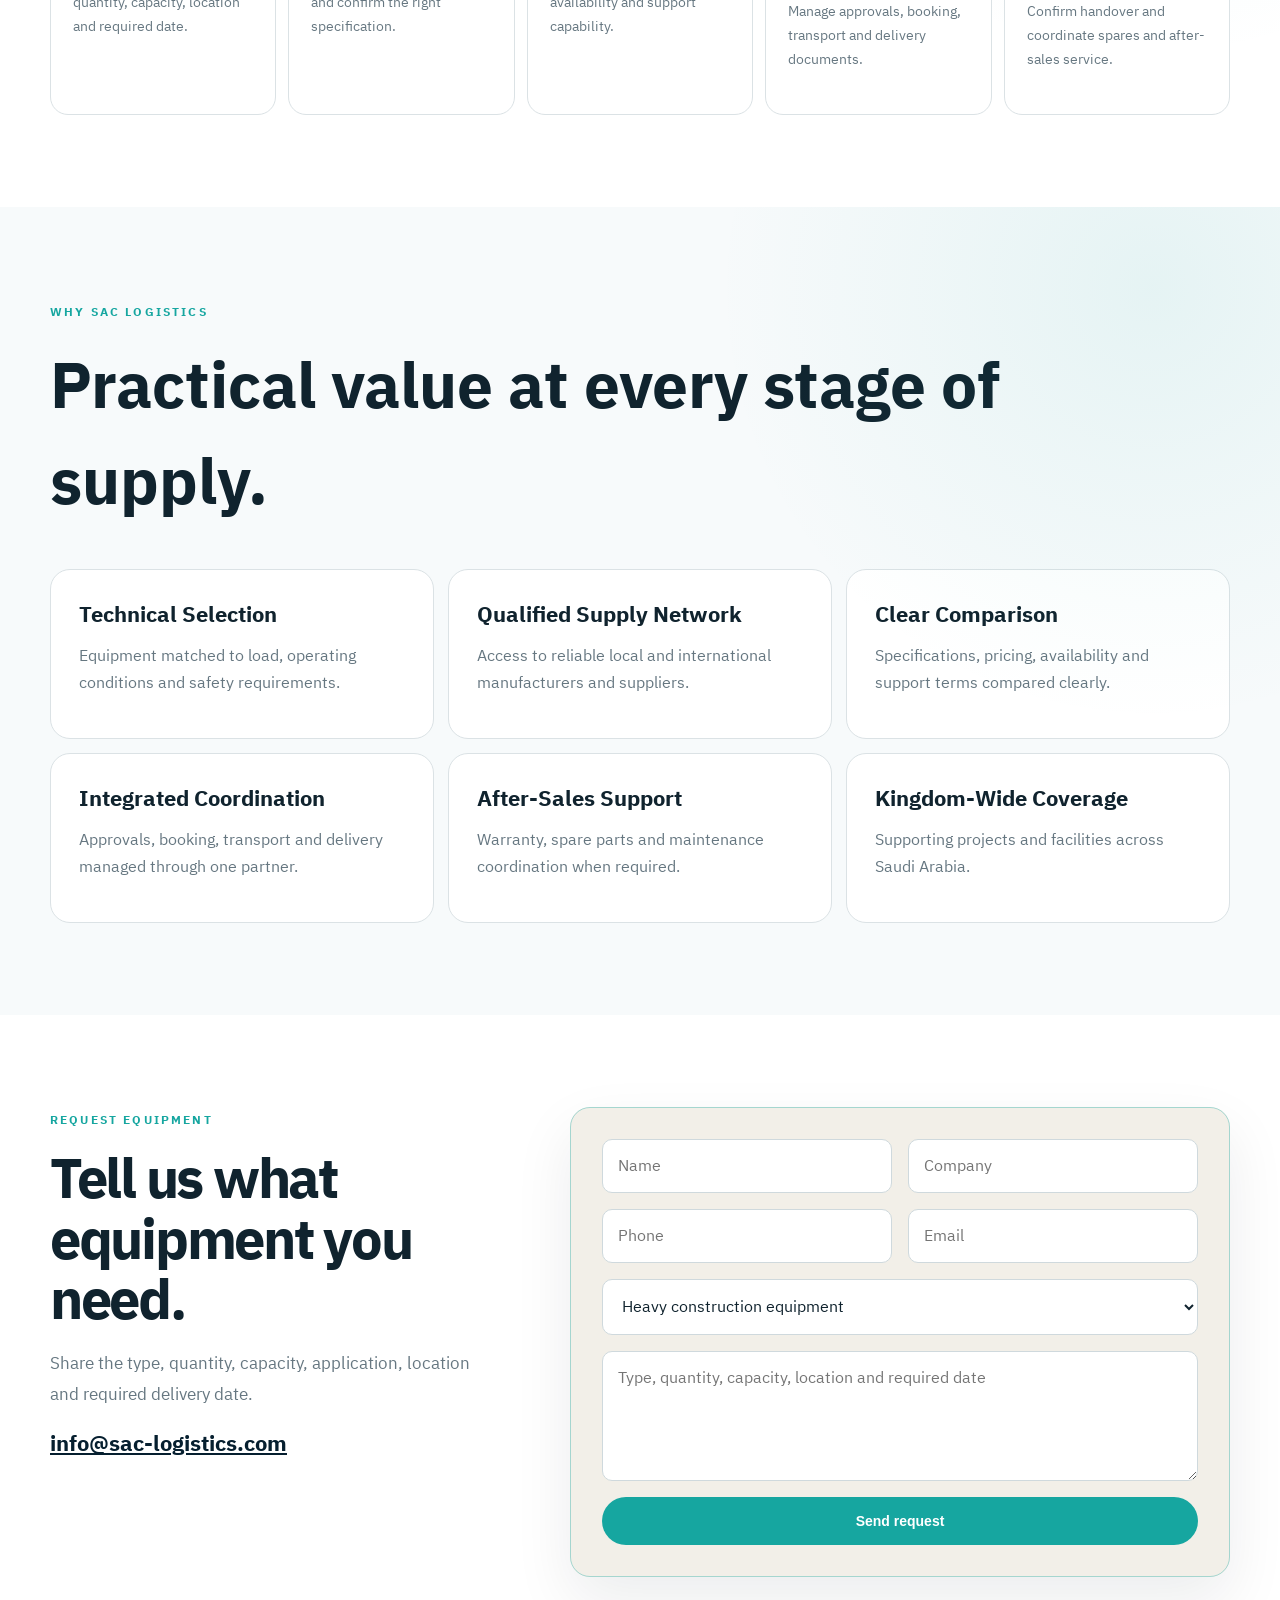
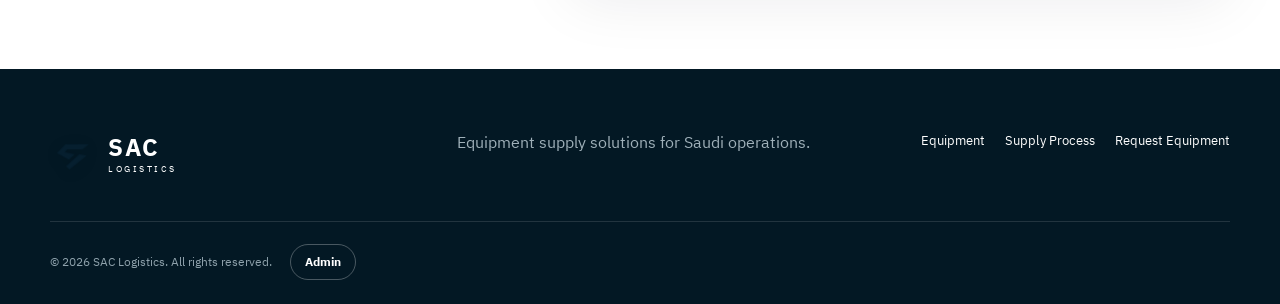
==== commit 00f36eb9: "Expand content and add polished site interactions" ====
--- a/index.html
+++ b/index.html
@@ -6,7 +6,7 @@
 <meta name="theme-color" content="#061f2f">
 <meta name="description" content="SAC Logistics supplies heavy equipment, lifting, power and warehouse equipment solutions across Saudi Arabia.">
 <title>SAC Logistics | Equipment Supply Solutions Saudi Arabia</title>
-<link rel="stylesheet" href="styles.css?v=20260718-2"><link rel="stylesheet" href="logo-interactive-v1.css?v=1">
+<link rel="stylesheet" href="styles.css?v=20260718-2"><link rel="stylesheet" href="logo-interactive-v1.css?v=1"><link rel="stylesheet" href="experience-v1.css?v=1">
 </head>
 <body>
 <div class="topbar"><span data-i18n="topbar">Jeddah-based logistics operations partner serving Saudi Arabia</span><a href="mailto:info@sac-logistics.com">info@sac-logistics.com</a></div>
@@ -18,6 +18,7 @@
 <main>
 <section class="hero"><div class="hero-overlay"></div><div class="container hero-content"><div class="eyebrow" data-i18n="heroEyebrow">EQUIPMENT SUPPLY • TECHNICAL SELECTION • DELIVERY</div><h1 data-i18n="heroTitle">The right equipment, correctly specified, sourced and delivered.</h1><p data-i18n="heroText">SAC Logistics supplies equipment solutions for projects, factories and warehouses across Saudi Arabia.</p><div class="hero-actions"><a class="btn primary" href="#contact" data-i18n="heroCta">Request equipment</a><a class="btn ghost" href="#contact" data-i18n="heroExplore">Contact our supply team</a></div><div class="proof"><div><b>01</b><span data-i18n="proof1">Technical selection</span></div><div><b>02</b><span data-i18n="proof2">Qualified supply network</span></div><div><b>03</b><span data-i18n="proof3">Kingdom-wide delivery</span></div></div></div></section>
 <section class="intro section"><div class="container split"><div><span class="kicker" data-i18n="introKicker">ABOUT SAC LOGISTICS</span><h2 data-i18n="introTitle">An integrated operations and logistics management partner.</h2></div><div><p data-i18n="introText">We assess requirements, compare suppliers, schedule equipment and vehicles, and follow execution through final delivery.</p></div></div></section>
+<section class="capabilities section"><div class="container"><div class="cap-head"><div><span class="kicker" data-i18n="capKicker">WHAT WE MANAGE</span><h2 data-i18n="capTitle">More than equipment supply.</h2></div><p data-i18n="capLead">We manage the technical, commercial and operational details that connect your requirement to the right equipment and a controlled delivery.</p></div><div class="cap-grid"><article class="cap-card"><span class="cap-no">01</span><h3 data-i18n="cap1">Specification</h3><p data-i18n="cap1Text">Reviewing application, load, capacity and operating conditions to define the right solution.</p></article><article class="cap-card"><span class="cap-no">02</span><h3 data-i18n="cap2">Commercial Comparison</h3><p data-i18n="cap2Text">Comparing suppliers, offers, availability, warranty and support terms.</p></article><article class="cap-card"><span class="cap-no">03</span><h3 data-i18n="cap3">Supply Coordination</h3><p data-i18n="cap3Text">Managing approvals, booking, transport and documents through arrival.</p></article><article class="cap-card"><span class="cap-no">04</span><h3 data-i18n="cap4">Ongoing Support</h3><p data-i18n="cap4Text">Coordinating operation, spare parts, maintenance and after-sales service.</p></article></div></div></section>
 <section class="equipment section" id="equipment"><div class="container"><div class="section-head"><div><span class="kicker" data-i18n="equipmentKicker">OUR SERVICES</span><h2 data-i18n="equipmentTitle">Integrated logistics and operating solutions from one partner.</h2></div><p data-i18n="equipmentText">Equipment, trucks, transport, maintenance, supplier comparison, tracking and operating support.</p></div><div class="equipment-grid"></div></div></section>
 <section class="visual-band"><div class="container"><span class="kicker light" data-i18n="visualKicker">ONE PARTNER. CLEAR RESPONSIBILITY.</span><h2 data-i18n="visualTitle">Equipment selected for real operating conditions.</h2><p data-i18n="visualText">We combine technical selection, commercial comparison, supply coordination and after-sales support.</p></div></section>
 <section class="industries section" id="industries"><div class="container"><div class="section-head"><div><span class="kicker" data-i18n="industriesKicker">SECTORS WE SERVE</span><h2 data-i18n="industriesTitle">Built for demanding Saudi operations.</h2></div></div><div class="industry-grid"><div data-i18n="ind1">Construction & Infrastructure</div><div data-i18n="ind2">Factories & Building Materials</div><div data-i18n="ind3">Warehouses & Logistics Centres</div><div data-i18n="ind4">Ports & Container Yards</div><div data-i18n="ind5">Industrial Projects</div><div data-i18n="ind6">Real Estate Developers</div></div></div></section>
@@ -29,4 +30,4 @@
 <script src="script.js?v=20260718-2"></script>
 <script src="hero-video-v5.js?v=20260719-1"></script>
 <script src="content-final-v1.js?v=20260719-1"></script>
-<script src="logo-interactive-v1.js?v=1"></script></body></html>
+<script src="logo-interactive-v1.js?v=1"></script><script src="experience-v1.js?v=1"></script></body></html>
--- a/experience-v1.css
+++ b/experience-v1.css
@@ -0,0 +1,12 @@
+/* SAC interaction and content layer */
+.main-nav a:not(.nav-cta){position:relative}.main-nav a:not(.nav-cta):after{content:'';position:absolute;inset-inline:0;bottom:-9px;height:2px;background:var(--teal);transform:scaleX(0);transform-origin:left;transition:transform .28s ease}body.rtl .main-nav a:not(.nav-cta):after{transform-origin:right}.main-nav a:not(.nav-cta):hover:after{transform:scaleX(1)}
+.hero-content{animation:heroEnter .9s cubic-bezier(.2,.75,.2,1) both}.eyebrow{display:inline-flex;align-items:center;gap:10px}.eyebrow:before{content:'';width:8px;height:8px;border-radius:50%;background:var(--teal);box-shadow:0 0 0 0 color-mix(in srgb,var(--teal) 55%,transparent);animation:signal 2.2s infinite}.hero h1{text-shadow:0 8px 34px rgba(0,0,0,.2)}
+.btn{position:relative;overflow:hidden}.btn:after{content:'';position:absolute;inset:-50% auto -50% -45%;width:32%;background:linear-gradient(90deg,transparent,rgba(255,255,255,.38),transparent);transform:skewX(-18deg);transition:left .55s ease}.btn:hover:after{left:120%}
+.proof>div{padding:13px 16px;border-inline-start:1px solid rgba(255,255,255,.23);transition:background .3s,transform .3s}.proof>div:hover{background:rgba(255,255,255,.08);transform:translateY(-4px)}
+.capabilities{position:relative;background:#fff;overflow:hidden}.capabilities:before{content:'SAC';position:absolute;right:-20px;top:-95px;font-weight:900;font-size:clamp(180px,26vw,410px);line-height:1;color:color-mix(in srgb,var(--navy) 3%,transparent);pointer-events:none}body.rtl .capabilities:before{right:auto;left:-20px}.cap-head{display:grid;grid-template-columns:1.1fr .9fr;gap:70px;align-items:end;margin-bottom:48px}.cap-head h2{font-size:clamp(38px,5vw,66px);line-height:1.05;letter-spacing:-.04em;margin:16px 0 0}.cap-head p{font-size:17px;line-height:1.8;color:var(--muted);margin:0}.cap-grid{display:grid;grid-template-columns:repeat(4,1fr);gap:14px}.cap-card{--mx:50%;--my:50%;position:relative;min-height:265px;padding:30px 26px;border:1px solid var(--line);border-radius:var(--radius);background:radial-gradient(circle at var(--mx) var(--my),color-mix(in srgb,var(--teal) 13%,transparent),transparent 38%),#fff;overflow:hidden;transition:transform .38s ease,border-color .38s ease,box-shadow .38s ease}.cap-card:after{content:'';position:absolute;inset-inline:0;bottom:0;height:4px;background:var(--teal);transform:scaleX(0);transition:transform .38s ease}.cap-card:hover{transform:translateY(-9px);border-color:color-mix(in srgb,var(--teal) 45%,var(--line));box-shadow:0 24px 55px color-mix(in srgb,var(--navy) 13%,transparent)}.cap-card:hover:after{transform:scaleX(1)}.cap-no{display:inline-grid;place-items:center;width:44px;height:44px;border-radius:50%;background:var(--navy);color:#fff;font-size:12px;font-weight:800}.cap-card h3{font-size:23px;margin:38px 0 12px}.cap-card p{margin:0;color:var(--muted);line-height:1.7;font-size:14px}
+.equipment-grid .eq-card{background-size:105%!important;transition:background-size .65s cubic-bezier(.2,.8,.2,1),transform .45s ease,box-shadow .45s ease!important}.equipment-grid .eq-card:hover{background-size:114%!important}.industry-grid div{position:relative;overflow:hidden}.industry-grid div:before{content:'';position:absolute;inset-inline-start:0;top:0;bottom:0;width:3px;background:var(--teal);transform:scaleY(0);transition:transform .32s ease}.industry-grid div:hover:before{transform:scaleY(1)}
+.steps article{position:relative;overflow:hidden}.steps article:after{content:'';position:absolute;inset-inline-start:0;bottom:0;width:100%;height:3px;background:var(--teal);transform:scaleX(0);transform-origin:inherit;transition:transform .35s ease}.steps article:hover:after{transform:scaleX(1)}
+.contact form{position:relative}.contact form:before{content:'';position:absolute;inset:0;border:1px solid color-mix(in srgb,var(--teal) 35%,transparent);border-radius:inherit;pointer-events:none;animation:formGlow 3.5s ease-in-out infinite}
+@keyframes heroEnter{from{opacity:0;transform:translateY(30px)}to{opacity:1;transform:none}}@keyframes signal{70%{box-shadow:0 0 0 10px transparent}100%{box-shadow:0 0 0 0 transparent}}@keyframes formGlow{50%{box-shadow:0 0 0 7px color-mix(in srgb,var(--teal) 5%,transparent)}}
+@media(max-width:900px){.cap-head{grid-template-columns:1fr;gap:20px}.cap-grid{grid-template-columns:1fr 1fr}}@media(max-width:600px){.cap-grid{grid-template-columns:1fr}.cap-card{min-height:225px}.capabilities:before{font-size:190px}.proof>div{padding:10px 12px}.equipment-grid .eq-card{background-size:cover!important}.equipment-grid .eq-card:hover{background-size:cover!important}}
+@media(prefers-reduced-motion:reduce){.hero-content,.eyebrow:before,.contact form:before{animation:none}.btn:after{display:none}.cap-card,.equipment-grid .eq-card{transition:none!important}}
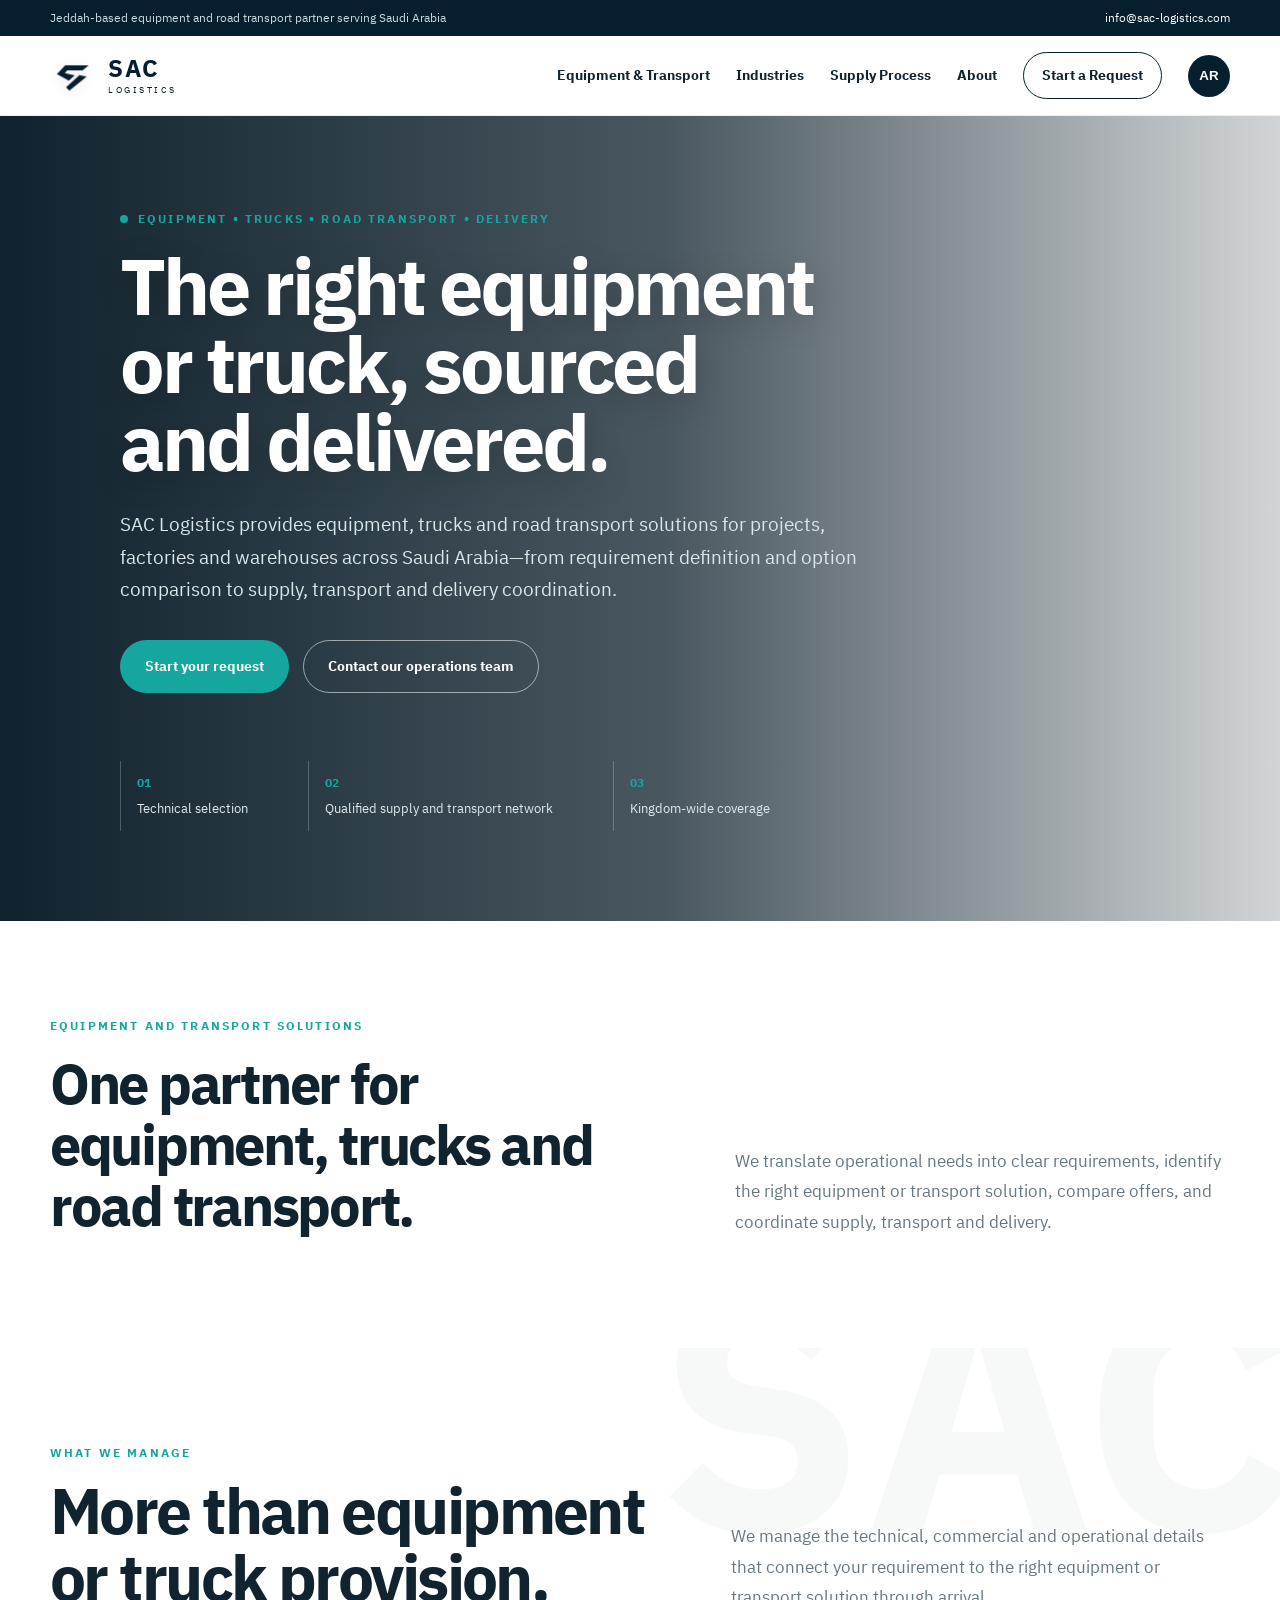
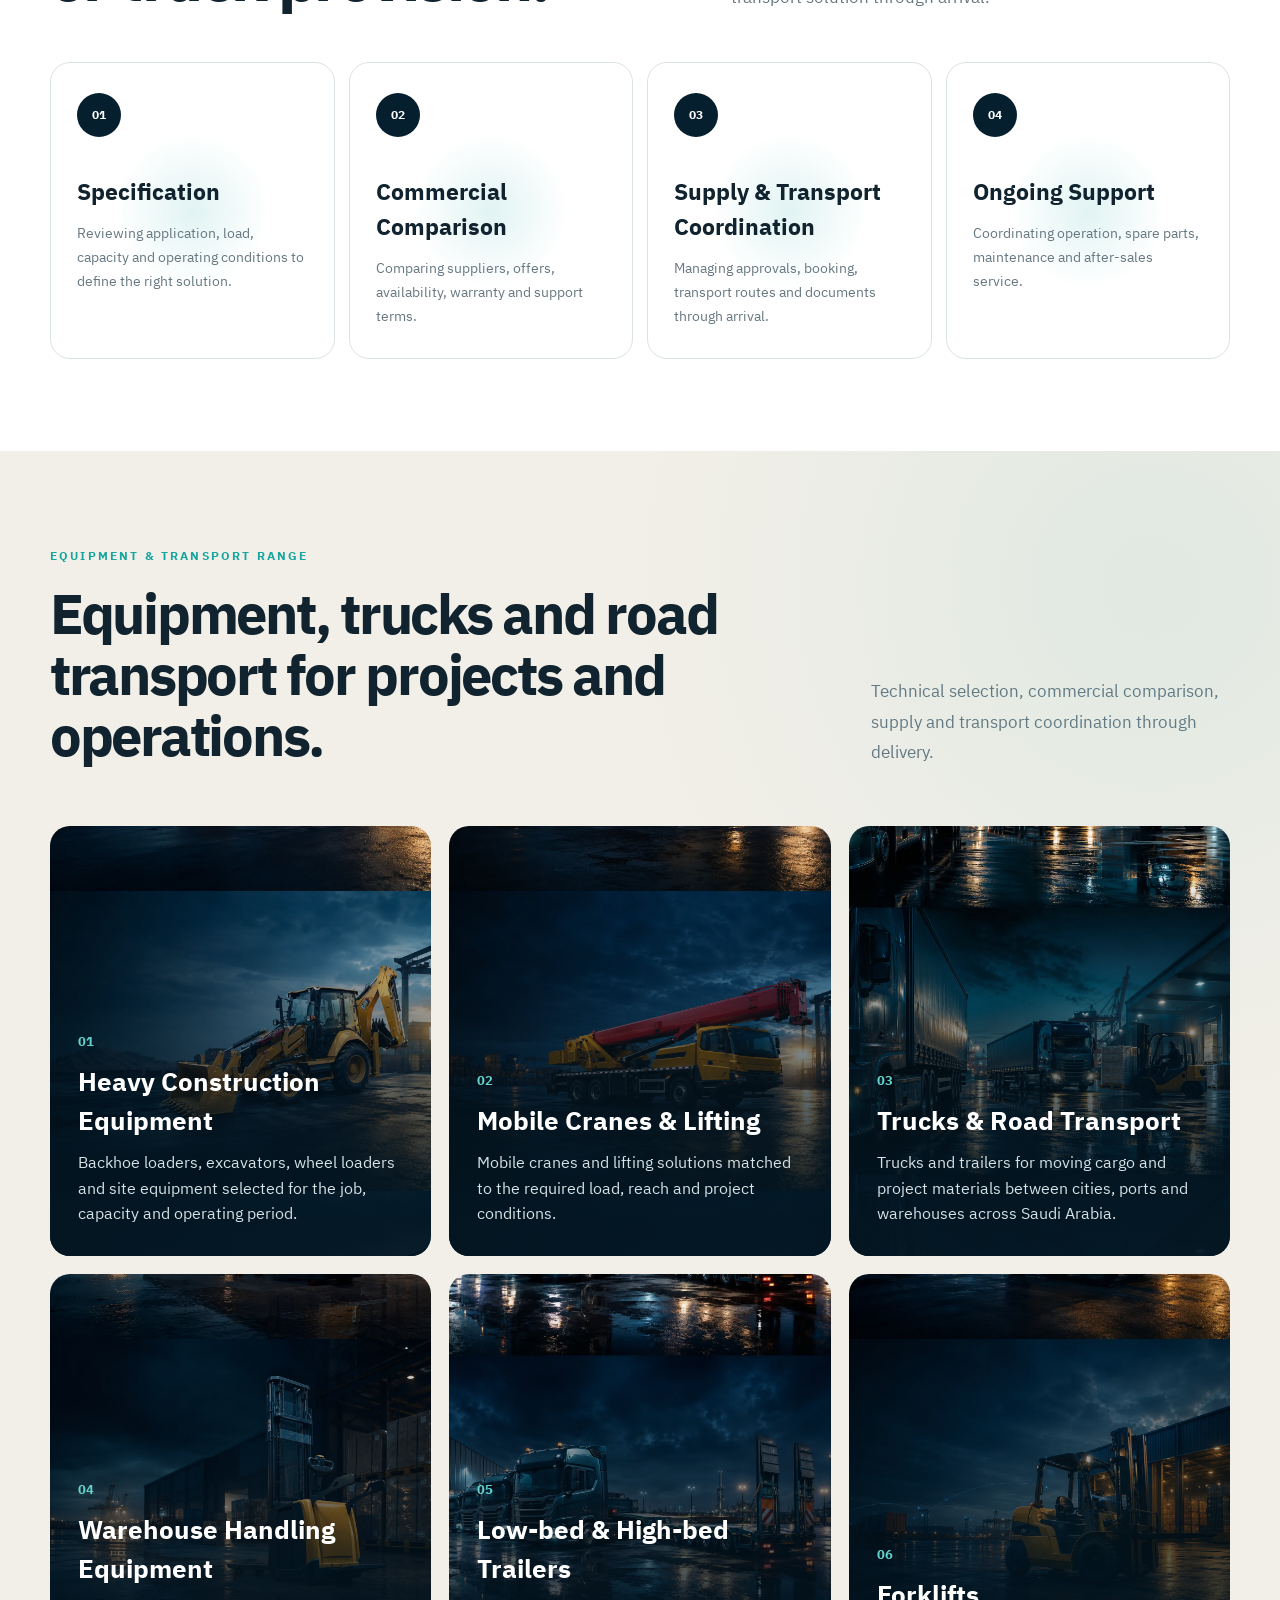
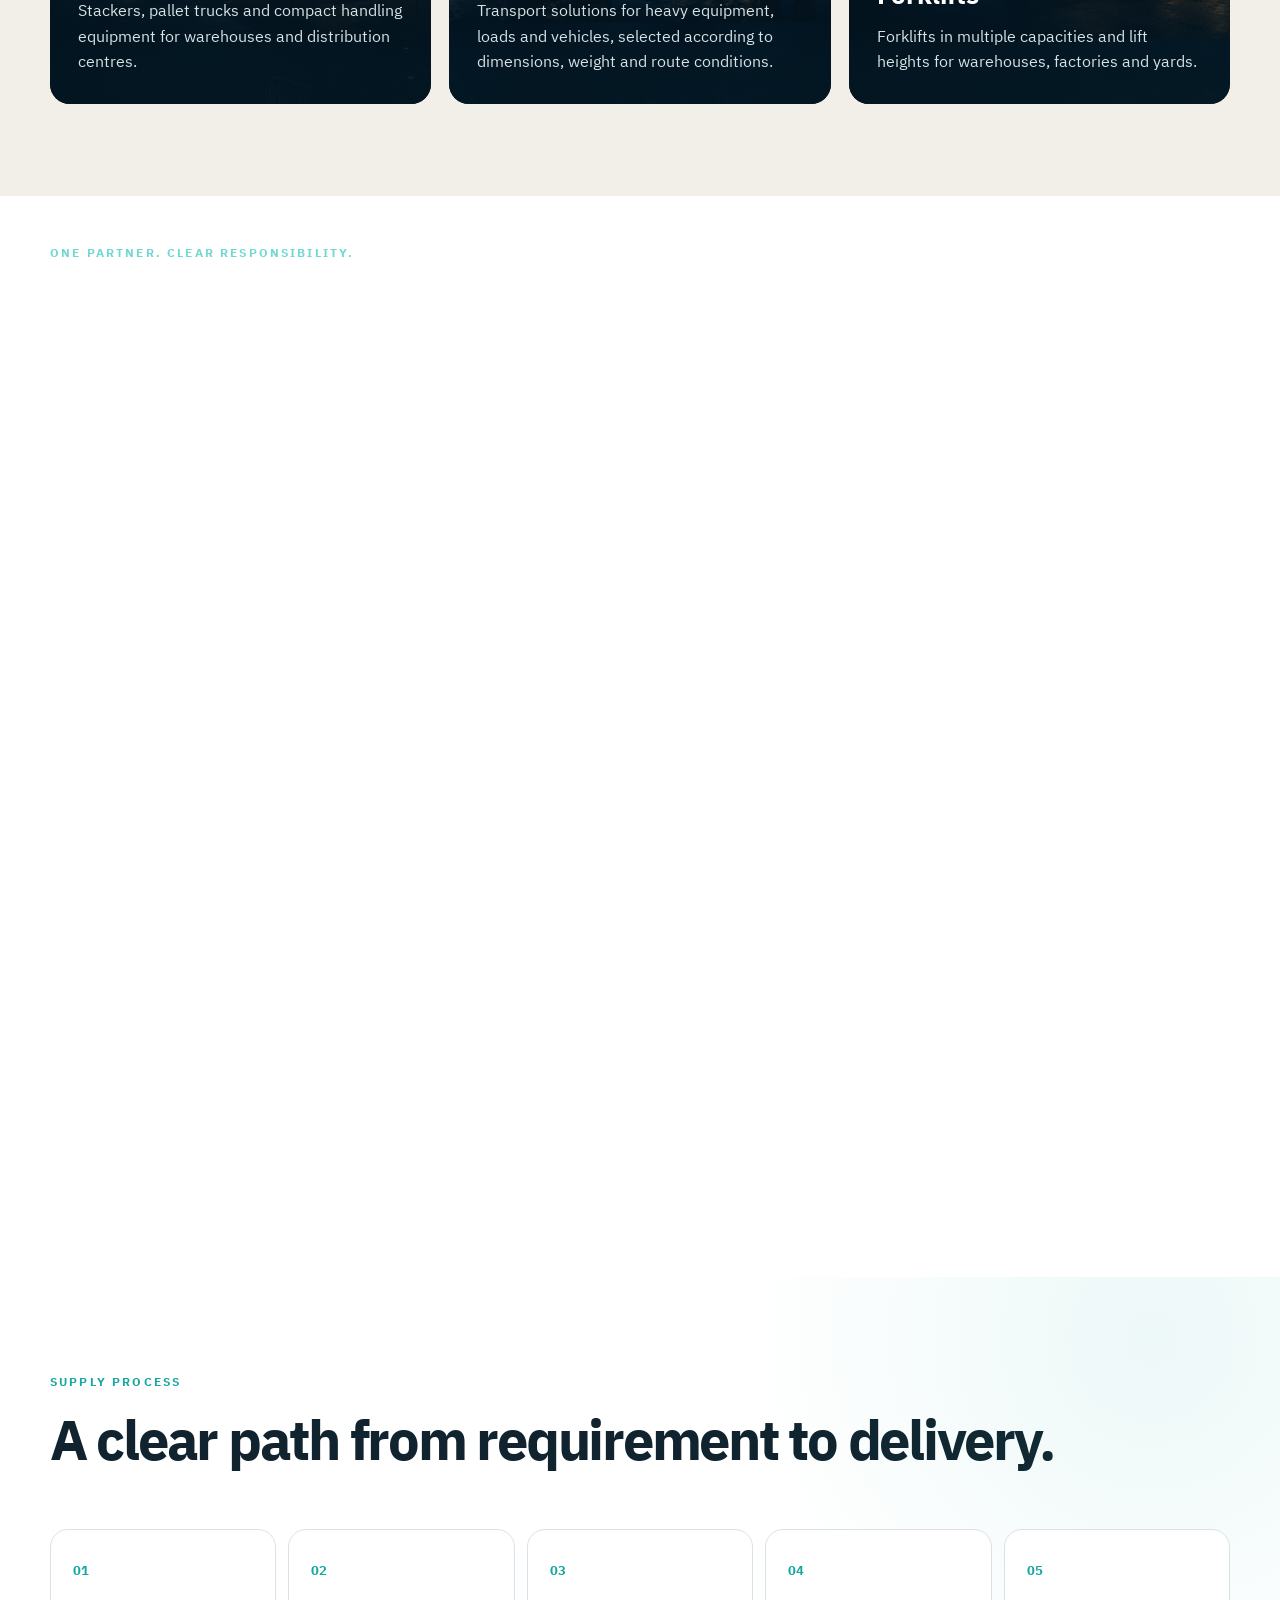
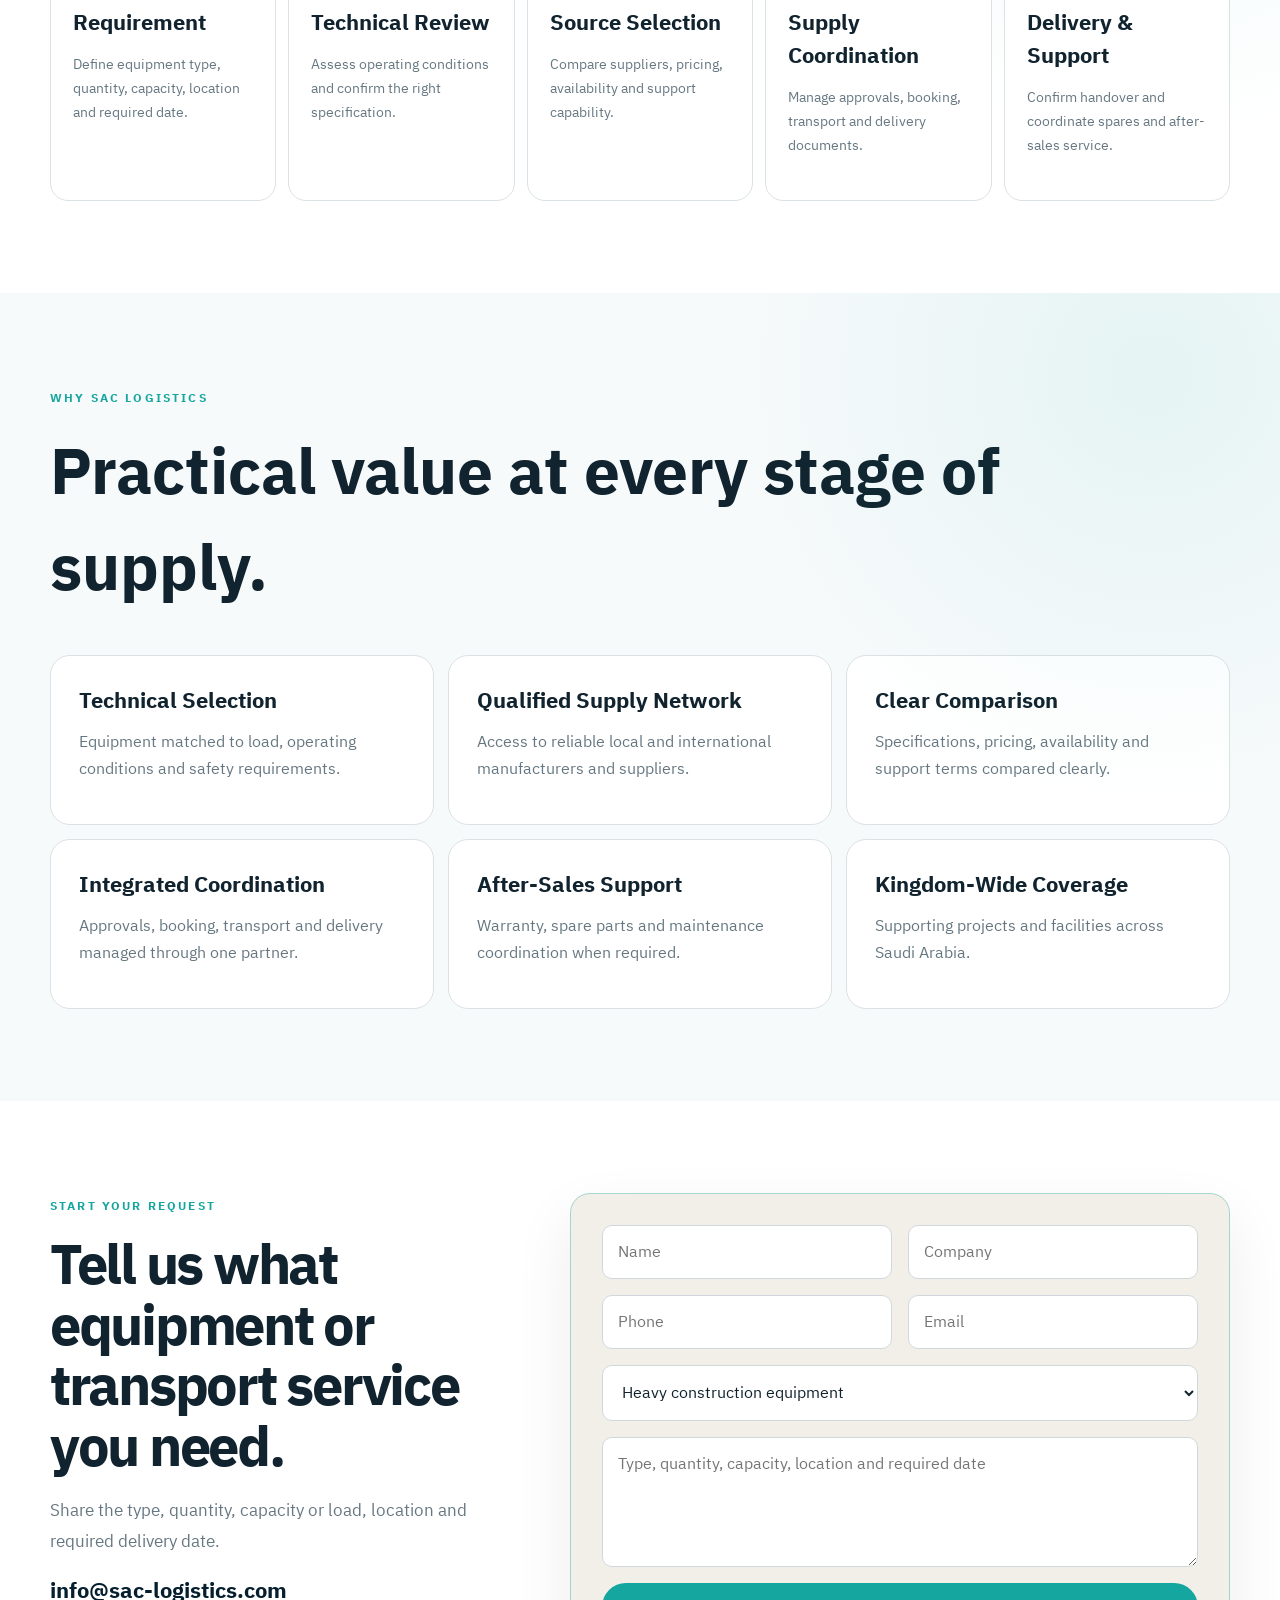
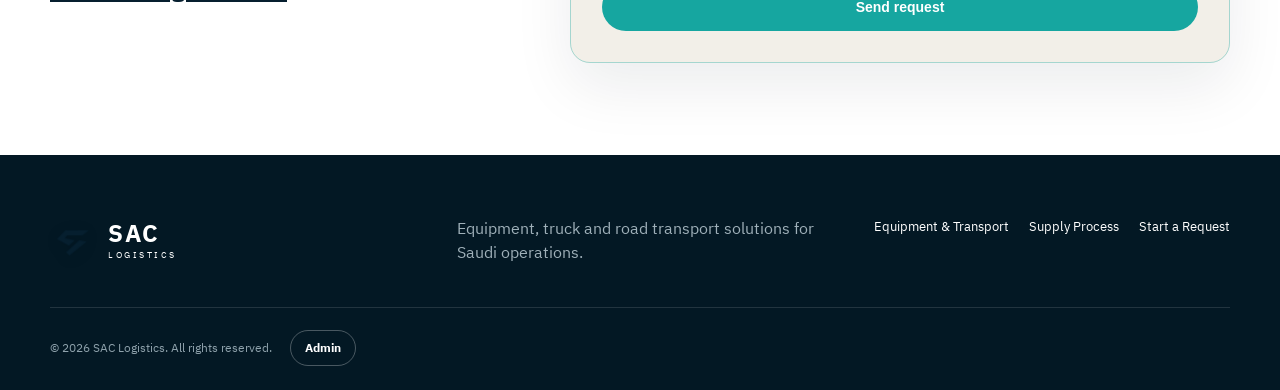
==== commit d5c55a24: "Replace generator and welding services with road transport" ====
--- a/index.html
+++ b/index.html
@@ -4,8 +4,8 @@
 <meta charset="utf-8">
 <meta name="viewport" content="width=device-width,initial-scale=1">
 <meta name="theme-color" content="#061f2f">
-<meta name="description" content="SAC Logistics supplies heavy equipment, lifting, power and warehouse equipment solutions across Saudi Arabia.">
-<title>SAC Logistics | Equipment Supply Solutions Saudi Arabia</title>
+<meta name="description" content="SAC Logistics provides heavy equipment, trucks, low-bed and high-bed trailers, road transport and warehouse equipment solutions across Saudi Arabia.">
+<title>SAC Logistics | Equipment, Trucks & Road Transport Saudi Arabia</title>
 <link rel="stylesheet" href="styles.css?v=20260718-2"><link rel="stylesheet" href="logo-interactive-v1.css?v=1"><link rel="stylesheet" href="experience-v1.css?v=1">
 </head>
 <body>
@@ -24,7 +24,7 @@
 <section class="industries section" id="industries"><div class="container"><div class="section-head"><div><span class="kicker" data-i18n="industriesKicker">SECTORS WE SERVE</span><h2 data-i18n="industriesTitle">Built for demanding Saudi operations.</h2></div></div><div class="industry-grid"><div data-i18n="ind1">Construction & Infrastructure</div><div data-i18n="ind2">Factories & Building Materials</div><div data-i18n="ind3">Warehouses & Logistics Centres</div><div data-i18n="ind4">Ports & Container Yards</div><div data-i18n="ind5">Industrial Projects</div><div data-i18n="ind6">Real Estate Developers</div></div></div></section>
 <section class="process section" id="process"><div class="container"><div class="section-head"><div><span class="kicker" data-i18n="processKicker">HOW WE WORK</span><h2 data-i18n="processTitle">A controlled journey from request to delivery.</h2></div></div><div class="steps"><article><b>01</b><h3 data-i18n="step1">Request</h3><p data-i18n="step1Text">Equipment or truck details, location and duration.</p></article><article><b>02</b><h3 data-i18n="step2">Assessment</h3><p data-i18n="step2Text">Selecting the right type, capacity and specification.</p></article><article><b>03</b><h3 data-i18n="step3">Supplier Selection</h3><p data-i18n="step3Text">Comparing suppliers, prices and availability.</p></article><article><b>04</b><h3 data-i18n="step4">Scheduling</h3><p data-i18n="step4Text">Booking, arrival, loading and route coordination.</p></article><article><b>05</b><h3 data-i18n="step5">Delivery</h3><p data-i18n="step5Text">Execution follow-up through successful closure.</p></article></div></div></section>
 <section class="about section" id="about"><div class="container about-grid"><div class="about-photo"></div><div><span class="kicker" data-i18n="aboutKicker">ABOUT SAC LOGISTICS</span><h2 data-i18n="aboutTitle">More than a broker: an integrated operations partner.</h2><p data-i18n="aboutText">We assess needs, select suppliers, compare prices, schedule operations and monitor delivery through completion.</p><div class="chips"><span data-i18n="chip1">Wide Saudi network</span><span data-i18n="chip2">Fast response</span><span data-i18n="chip3">Continuous support</span></div></div></div></section>
-<section class="contact section" id="contact"><div class="container contact-grid"><div><span class="kicker" data-i18n="contactKicker">REQUEST EQUIPMENT</span><h2 data-i18n="contactTitle">Tell us what equipment you need.</h2><p data-i18n="contactText">Share the type, quantity, capacity, application, location and required delivery date.</p><a class="email" href="mailto:info@sac-logistics.com">info@sac-logistics.com</a></div><form action="mailto:info@sac-logistics.com" method="post" enctype="text/plain"><input name="name" data-ph="name" placeholder="Name" required><input name="company" data-ph="company" placeholder="Company"><input name="phone" data-ph="phone" placeholder="Phone"><input name="email" type="email" data-ph="email" placeholder="Email" required><select name="category"><option data-i18n="opt1">Heavy construction equipment</option><option data-i18n="opt2">Cranes & lifting equipment</option><option data-i18n="opt3">Power equipment</option><option data-i18n="opt4">Warehouse handling equipment</option><option data-i18n="opt5">Forklifts & industrial equipment</option></select><textarea name="details" data-ph="details" placeholder="Type, quantity, capacity, location and required date"></textarea><button class="btn primary" type="submit" data-i18n="send">Send request</button></form></div></section>
+<section class="contact section" id="contact"><div class="container contact-grid"><div><span class="kicker" data-i18n="contactKicker">START YOUR REQUEST</span><h2 data-i18n="contactTitle">Tell us what equipment or transport service you need.</h2><p data-i18n="contactText">Share the type, quantity, capacity or load, location and required delivery date.</p><a class="email" href="mailto:info@sac-logistics.com">info@sac-logistics.com</a></div><form action="mailto:info@sac-logistics.com" method="post" enctype="text/plain"><input name="name" data-ph="name" placeholder="Name" required><input name="company" data-ph="company" placeholder="Company"><input name="phone" data-ph="phone" placeholder="Phone"><input name="email" type="email" data-ph="email" placeholder="Email" required><select name="category"><option data-i18n="opt1">Heavy construction equipment</option><option data-i18n="opt2">Cranes & lifting equipment</option><option data-i18n="opt3">Trucks & road transport</option><option data-i18n="opt4">Warehouse handling equipment</option><option data-i18n="opt5">Low-bed & high-bed trailers</option><option data-i18n="opt6">Forklifts</option></select><textarea name="details" data-ph="details" placeholder="Type, quantity, capacity or load, location and required date"></textarea><button class="btn primary" type="submit" data-i18n="send">Send request</button></form></div></section>
 </main>
 <footer><div class="container footer-grid"><div class="brand footer-brand"><span class="mark">S</span><span><strong>SAC</strong><small>LOGISTICS</small></span></div><p data-i18n="footerText">Equipment, trucks and logistics operations across Saudi Arabia.</p><div><a href="#equipment" data-i18n="navEquipment">Services</a><a href="#process" data-i18n="navProcess">How We Work</a><a href="#contact" data-i18n="navQuote">Request Service</a></div></div><div class="container copyright">© 2026 SAC Logistics. <span data-i18n="rights">All rights reserved.</span></div></footer>
 <script src="script.js?v=20260718-2"></script>
